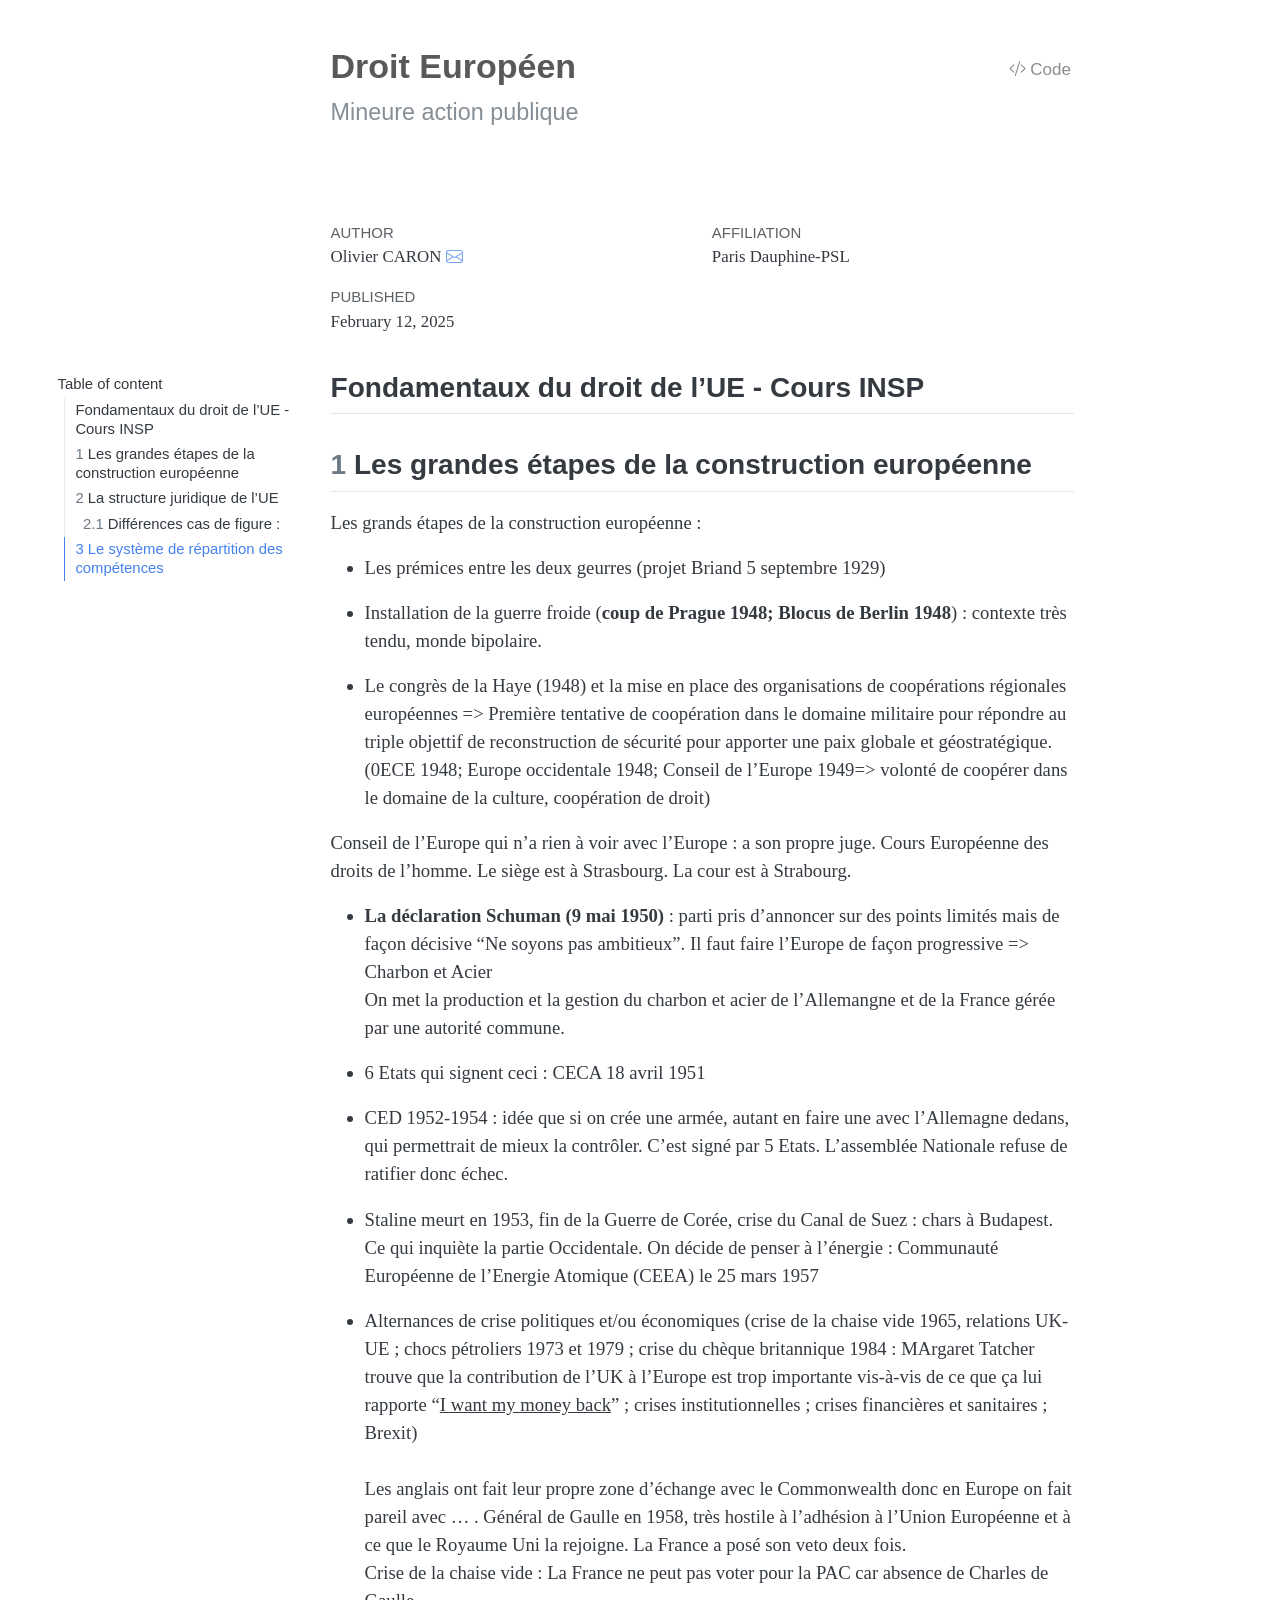
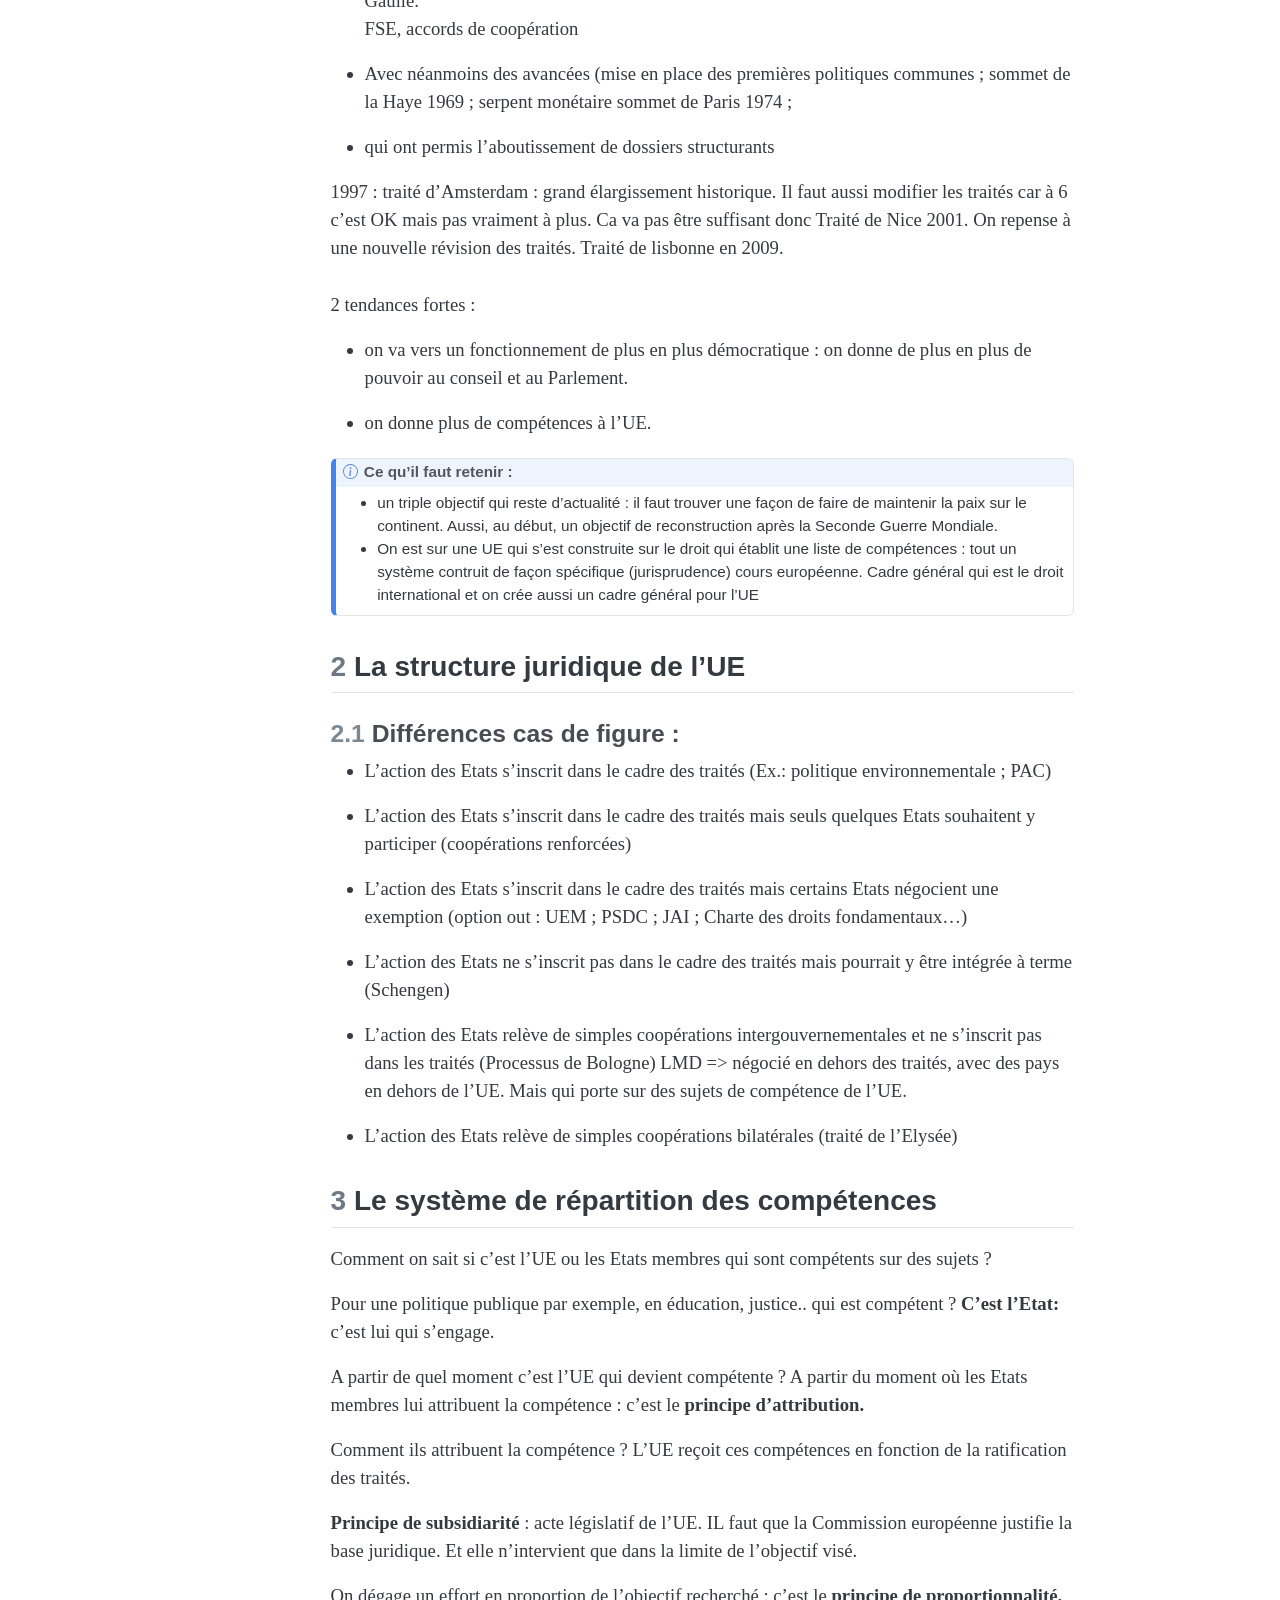
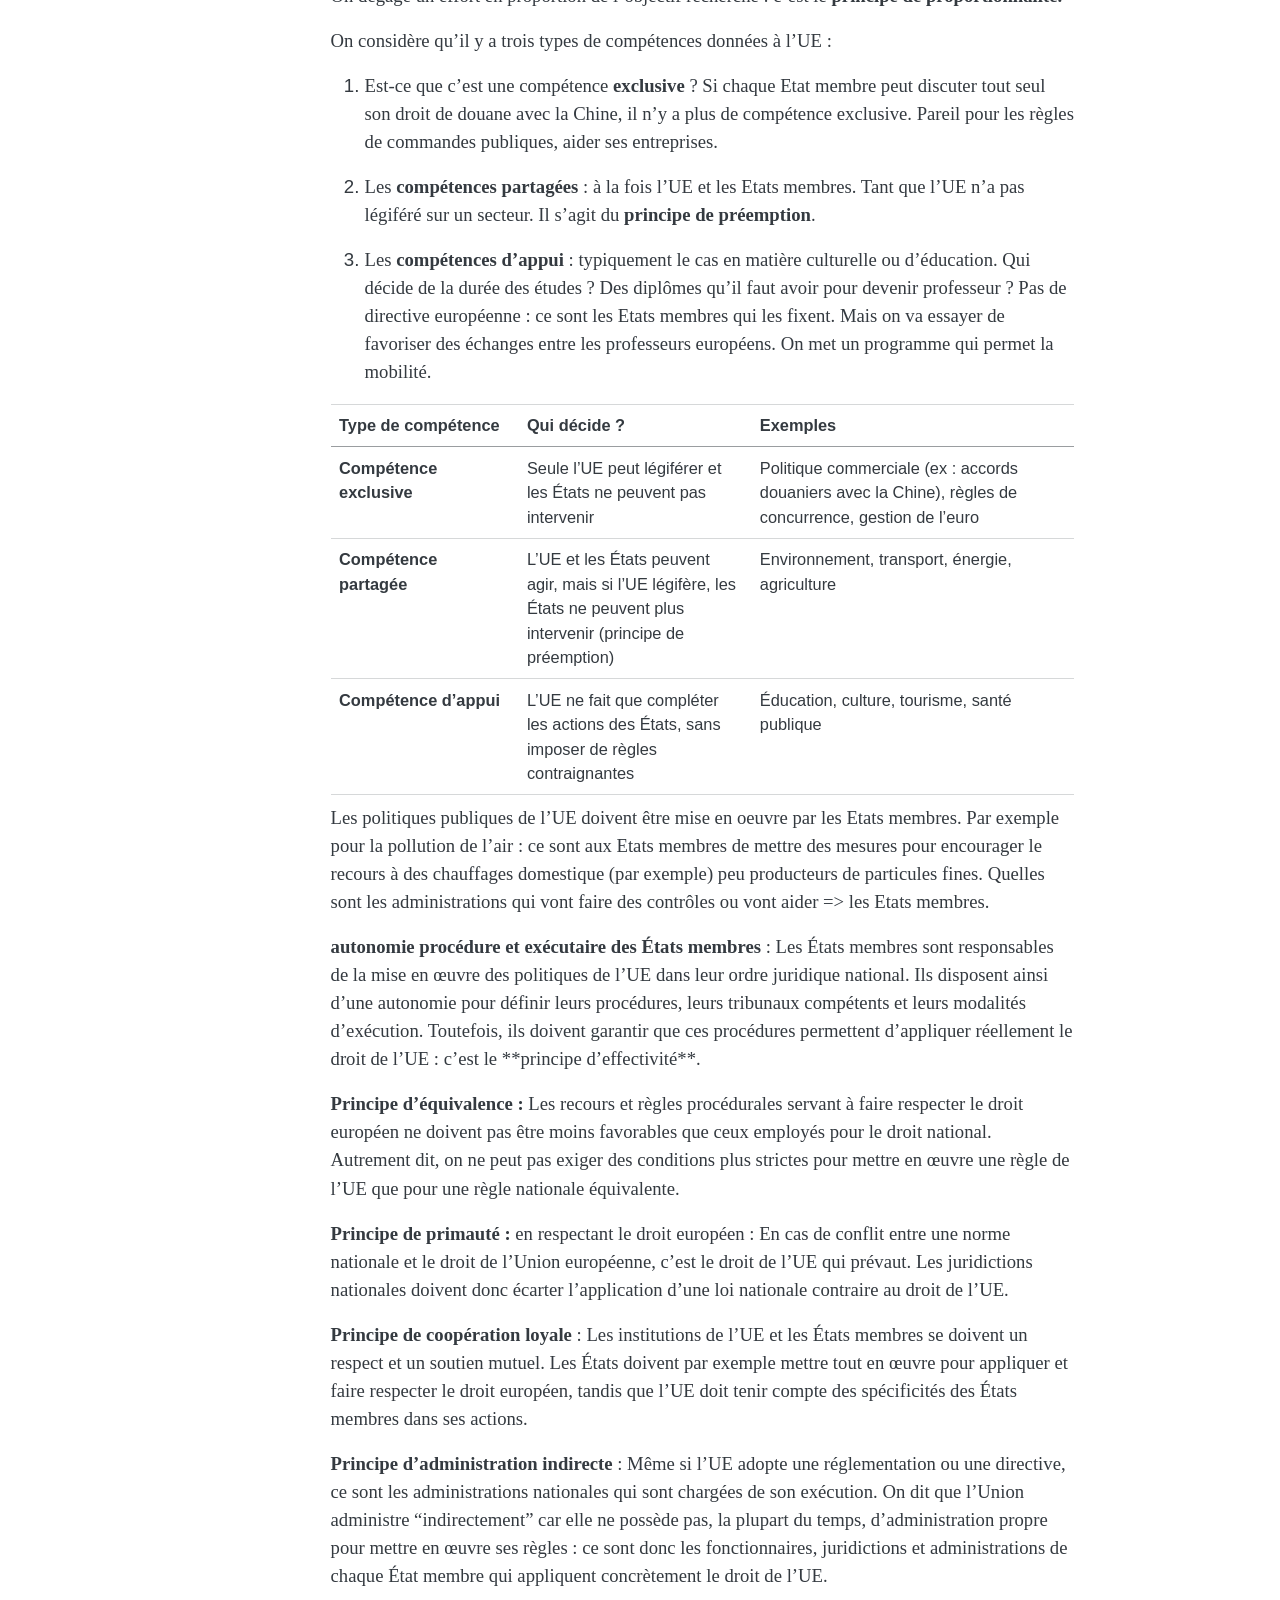
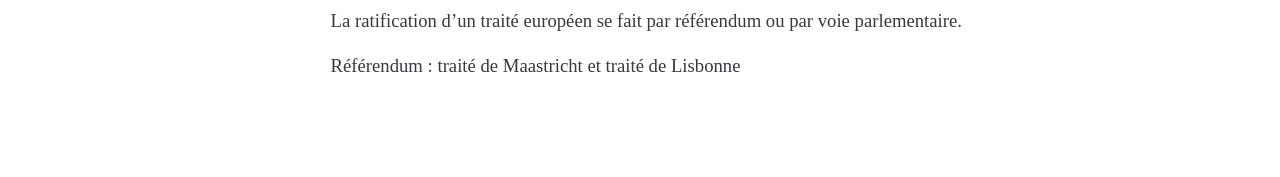
==== droit_europeen/droit_europeen.html @ c1494c28 "cours droit européen" ====
<!DOCTYPE html>
<html xmlns="http://www.w3.org/1999/xhtml" lang="en" xml:lang="en"><head>

<meta charset="utf-8">
<meta name="generator" content="quarto-1.6.40">

<meta name="viewport" content="width=device-width, initial-scale=1.0, user-scalable=yes">

<meta name="author" content="Olivier CARON">
<meta name="dcterms.date" content="2025-02-12">

<title>Droit Européen</title>
<style>
code{white-space: pre-wrap;}
span.smallcaps{font-variant: small-caps;}
div.columns{display: flex; gap: min(4vw, 1.5em);}
div.column{flex: auto; overflow-x: auto;}
div.hanging-indent{margin-left: 1.5em; text-indent: -1.5em;}
ul.task-list{list-style: none;}
ul.task-list li input[type="checkbox"] {
  width: 0.8em;
  margin: 0 0.8em 0.2em -1em; /* quarto-specific, see https://github.com/quarto-dev/quarto-cli/issues/4556 */ 
  vertical-align: middle;
}
/* CSS for syntax highlighting */
pre > code.sourceCode { white-space: pre; position: relative; }
pre > code.sourceCode > span { line-height: 1.25; }
pre > code.sourceCode > span:empty { height: 1.2em; }
.sourceCode { overflow: visible; }
code.sourceCode > span { color: inherit; text-decoration: inherit; }
div.sourceCode { margin: 1em 0; }
pre.sourceCode { margin: 0; }
@media screen {
div.sourceCode { overflow: auto; }
}
@media print {
pre > code.sourceCode { white-space: pre-wrap; }
pre > code.sourceCode > span { display: inline-block; text-indent: -5em; padding-left: 5em; }
}
pre.numberSource code
  { counter-reset: source-line 0; }
pre.numberSource code > span
  { position: relative; left: -4em; counter-increment: source-line; }
pre.numberSource code > span > a:first-child::before
  { content: counter(source-line);
    position: relative; left: -1em; text-align: right; vertical-align: baseline;
    border: none; display: inline-block;
    -webkit-touch-callout: none; -webkit-user-select: none;
    -khtml-user-select: none; -moz-user-select: none;
    -ms-user-select: none; user-select: none;
    padding: 0 4px; width: 4em;
  }
pre.numberSource { margin-left: 3em;  padding-left: 4px; }
div.sourceCode
  {   }
@media screen {
pre > code.sourceCode > span > a:first-child::before { text-decoration: underline; }
}
</style>


<script src="droit_europeen_files/libs/clipboard/clipboard.min.js"></script>
<script src="droit_europeen_files/libs/quarto-html/quarto.js"></script>
<script src="droit_europeen_files/libs/quarto-html/popper.min.js"></script>
<script src="droit_europeen_files/libs/quarto-html/tippy.umd.min.js"></script>
<script src="droit_europeen_files/libs/quarto-html/anchor.min.js"></script>
<link href="droit_europeen_files/libs/quarto-html/tippy.css" rel="stylesheet">
<link href="droit_europeen_files/libs/quarto-html/quarto-syntax-highlighting-23b8e6f3f748bc5bdbba311d511a5b21.css" rel="stylesheet" id="quarto-text-highlighting-styles">
<script src="droit_europeen_files/libs/bootstrap/bootstrap.min.js"></script>
<link href="droit_europeen_files/libs/bootstrap/bootstrap-icons.css" rel="stylesheet">
<link href="droit_europeen_files/libs/bootstrap/bootstrap-22ba1fe316d19650a819364dd4c85c06.min.css" rel="stylesheet" append-hash="true" id="quarto-bootstrap" data-mode="light">


</head>

<body>

<header id="title-block-header" class="quarto-title-block default toc-left page-columns page-full">
  <div class="quarto-title-banner page-columns page-full">
    <div class="quarto-title column-body">
      <div class="quarto-title-block"><div><h1 class="title">Droit Européen</h1><button type="button" class="btn code-tools-button" id="quarto-code-tools-source"><i class="bi"></i> Code</button></div></div>
            <p class="subtitle lead">Mineure action publique</p>
                      </div>
  </div>
    
  <div class="quarto-title-meta-author">
    <div class="quarto-title-meta-heading">Author</div>
    <div class="quarto-title-meta-heading">Affiliation</div>
    
      <div class="quarto-title-meta-contents">
      <p class="author">Olivier CARON <a href="mailto:caron.olivier.80@gmail.com" class="quarto-title-author-email"><i class="bi bi-envelope"></i></a> </p>
    </div>
    <div class="quarto-title-meta-contents">
          <p class="affiliation">
              Paris Dauphine-PSL
            </p>
        </div>
    </div>

  <div class="quarto-title-meta">

        
      <div>
      <div class="quarto-title-meta-heading">Published</div>
      <div class="quarto-title-meta-contents">
        <p class="date">February 12, 2025</p>
      </div>
    </div>
    
      
    </div>
    
  
  </header><div id="quarto-content" class="page-columns page-rows-contents page-layout-article toc-left">
<div id="quarto-sidebar-toc-left" class="sidebar toc-left">
  <nav id="TOC" role="doc-toc" class="toc-active" data-toc-expanded="3">
    <h2 id="toc-title">Table of content</h2>
   
  <ul>
  <li><a href="#fondamentaux-du-droit-de-lue---cours-insp" id="toc-fondamentaux-du-droit-de-lue---cours-insp" class="nav-link active" data-scroll-target="#fondamentaux-du-droit-de-lue---cours-insp">Fondamentaux du droit de l’UE - Cours INSP</a></li>
  <li><a href="#les-grandes-étapes-de-la-construction-européenne" id="toc-les-grandes-étapes-de-la-construction-européenne" class="nav-link" data-scroll-target="#les-grandes-étapes-de-la-construction-européenne"><span class="header-section-number">1</span> Les grandes étapes de la construction européenne</a></li>
  <li><a href="#la-structure-juridique-de-lue" id="toc-la-structure-juridique-de-lue" class="nav-link" data-scroll-target="#la-structure-juridique-de-lue"><span class="header-section-number">2</span> La structure juridique de l’UE</a>
  <ul class="collapse">
  <li><a href="#différences-cas-de-figure" id="toc-différences-cas-de-figure" class="nav-link" data-scroll-target="#différences-cas-de-figure"><span class="header-section-number">2.1</span> Différences cas de figure :</a></li>
  </ul></li>
  <li><a href="#le-système-de-répartition-des-compétences" id="toc-le-système-de-répartition-des-compétences" class="nav-link" data-scroll-target="#le-système-de-répartition-des-compétences"><span class="header-section-number">3</span> Le système de répartition des compétences</a></li>
  </ul>
</nav>
</div>
<div id="quarto-margin-sidebar" class="sidebar margin-sidebar zindex-bottom">
</div>
<main class="content quarto-banner-title-block" id="quarto-document-content">





<section id="fondamentaux-du-droit-de-lue---cours-insp" class="level2 unnumbered">
<h2 class="unnumbered anchored" data-anchor-id="fondamentaux-du-droit-de-lue---cours-insp">Fondamentaux du droit de l’UE - Cours INSP</h2>
</section>
<section id="les-grandes-étapes-de-la-construction-européenne" class="level2" data-number="1">
<h2 data-number="1" class="anchored" data-anchor-id="les-grandes-étapes-de-la-construction-européenne"><span class="header-section-number">1</span> Les grandes étapes de la construction européenne</h2>
<p>Les grands étapes de la construction européenne :</p>
<ul>
<li><p>Les prémices entre les deux geurres (projet Briand 5 septembre 1929)</p></li>
<li><p>Installation de la guerre froide (<strong>coup de Prague 1948; Blocus de Berlin 1948</strong>) : contexte très tendu, monde bipolaire.</p></li>
<li><p>Le congrès de la Haye (1948) et la mise en place des organisations de coopérations régionales européennes =&gt; Première tentative de coopération dans le domaine militaire pour répondre au triple objettif de reconstruction de sécurité pour apporter une paix globale et géostratégique. (0ECE 1948; Europe occidentale 1948; Conseil de l’Europe 1949=&gt; volonté de coopérer dans le domaine de la culture, coopération de droit)</p></li>
</ul>
<p>Conseil de l’Europe qui n’a rien à voir avec l’Europe : a son propre juge. Cours Européenne des droits de l’homme. Le siège est à Strasbourg. La cour est à Strabourg.</p>
<ul>
<li><p><strong>La déclaration Schuman (9 mai 1950)</strong> : parti pris d’annoncer sur des points limités mais de façon décisive “Ne soyons pas ambitieux”. Il faut faire l’Europe de façon progressive =&gt; Charbon et Acier<br>
On met la production et la gestion du charbon et acier de l’Allemangne et de la France gérée par une autorité commune.<br>
</p></li>
<li><p>6 Etats qui signent ceci : CECA 18 avril 1951</p></li>
<li><p>CED 1952-1954 : idée que si on crée une armée, autant en faire une avec l’Allemagne dedans, qui permettrait de mieux la contrôler. C’est signé par 5 Etats. L’assemblée Nationale refuse de ratifier donc échec.</p></li>
<li><p>Staline meurt en 1953, fin de la Guerre de Corée, crise du Canal de Suez : chars à Budapest. Ce qui inquiète la partie Occidentale. On décide de penser à l’énergie : Communauté Européenne de l’Energie Atomique (CEEA) le 25 mars 1957</p></li>
<li><p>Alternances de crise politiques et/ou économiques (crise de la chaise vide 1965, relations UK-UE ; chocs pétroliers 1973 et 1979 ; crise du chèque britannique 1984 : MArgaret Tatcher trouve que la contribution de l’UK à l’Europe est trop importante vis-à-vis de ce que ça lui rapporte “<u>I want my money back</u>” ; crises institutionnelles ; crises financières et sanitaires ; Brexit)<br>
<br>
Les anglais ont fait leur propre zone d’échange avec le Commonwealth donc en Europe on fait pareil avec … . Général de Gaulle en 1958, très hostile à l’adhésion à l’Union Européenne et à ce que le Royaume Uni la rejoigne. La France a posé son veto deux fois.<br>
Crise de la chaise vide : La France ne peut pas voter pour la PAC car absence de Charles de Gaulle.<br>
FSE, accords de coopération</p></li>
<li><p>Avec néanmoins des avancées (mise en place des premières politiques communes ; sommet de la Haye 1969 ; serpent monétaire sommet de Paris 1974 ;</p></li>
<li><p>qui ont permis l’aboutissement de dossiers structurants</p></li>
</ul>
<p>1997 : traité d’Amsterdam : grand élargissement historique. Il faut aussi modifier les traités car à 6 c’est OK mais pas vraiment à plus. Ca va pas être suffisant donc Traité de Nice 2001. On repense à une nouvelle révision des traités. Traité de lisbonne en 2009.<br>
<br>
2 tendances fortes :</p>
<ul>
<li><p>on va vers un fonctionnement de plus en plus démocratique : on donne de plus en plus de pouvoir au conseil et au Parlement.</p></li>
<li><p>on donne plus de compétences à l’UE.</p></li>
</ul>
<div class="callout callout-style-default callout-note callout-titled">
<div class="callout-header d-flex align-content-center">
<div class="callout-icon-container">
<i class="callout-icon"></i>
</div>
<div class="callout-title-container flex-fill">
Ce qu’il faut retenir :
</div>
</div>
<div class="callout-body-container callout-body">
<ul>
<li>un triple objectif qui reste d’actualité : il faut trouver une façon de faire de maintenir la paix sur le continent. Aussi, au début, un objectif de reconstruction après la Seconde Guerre Mondiale.</li>
<li>On est sur une UE qui s’est construite sur le droit qui établit une liste de compétences : tout un système contruit de façon spécifique (jurisprudence) cours européenne. Cadre général qui est le droit international et on crée aussi un cadre général pour l’UE</li>
</ul>
</div>
</div>
</section>
<section id="la-structure-juridique-de-lue" class="level2" data-number="2">
<h2 data-number="2" class="anchored" data-anchor-id="la-structure-juridique-de-lue"><span class="header-section-number">2</span> La structure juridique de l’UE</h2>
<section id="différences-cas-de-figure" class="level3" data-number="2.1">
<h3 data-number="2.1" class="anchored" data-anchor-id="différences-cas-de-figure"><span class="header-section-number">2.1</span> Différences cas de figure :</h3>
<ul>
<li><p>L’action des Etats s’inscrit dans le cadre des traités (Ex.: politique environnementale ; PAC)</p></li>
<li><p>L’action des Etats s’inscrit dans le cadre des traités mais seuls quelques Etats souhaitent y participer (coopérations renforcées)</p></li>
<li><p>L’action des Etats s’inscrit dans le cadre des traités mais certains Etats négocient une exemption (option out : UEM ; PSDC ; JAI ; Charte des droits fondamentaux…)</p></li>
<li><p>L’action des Etats ne s’inscrit pas dans le cadre des traités mais pourrait y être intégrée à terme (Schengen)</p></li>
<li><p>L’action des Etats relève de simples coopérations intergouvernementales et ne s’inscrit pas dans les traités (Processus de Bologne) LMD =&gt; négocié en dehors des traités, avec des pays en dehors de l’UE. Mais qui porte sur des sujets de compétence de l’UE.</p></li>
<li><p>L’action des Etats relève de simples coopérations bilatérales (traité de l’Elysée)</p></li>
</ul>
</section>
</section>
<section id="le-système-de-répartition-des-compétences" class="level2" data-number="3">
<h2 data-number="3" class="anchored" data-anchor-id="le-système-de-répartition-des-compétences"><span class="header-section-number">3</span> Le système de répartition des compétences</h2>
<p>Comment on sait si c’est l’UE ou les Etats membres qui sont compétents sur des sujets ?</p>
<p>Pour une politique publique par exemple, en éducation, justice.. qui est compétent ? <strong>C’est l’Etat:</strong> c’est lui qui s’engage.</p>
<p>A partir de quel moment c’est l’UE qui devient compétente ? A partir du moment où les Etats membres lui attribuent la compétence : c’est le <strong>principe d’attribution.</strong></p>
<p>Comment ils attribuent la compétence ? L’UE reçoit ces compétences en fonction de la ratification des traités.</p>
<p><strong>Principe de subsidiarité</strong> : acte législatif de l’UE. IL faut que la Commission européenne justifie la base juridique. Et elle n’intervient que dans la limite de l’objectif visé.</p>
<p>On dégage un effort en proportion de l’objectif recherché : c’est le <strong>principe de proportionnalité.</strong></p>
<p>On considère qu’il y a trois types de compétences données à l’UE :</p>
<ol type="1">
<li><p>Est-ce que c’est une compétence <strong>exclusive</strong> ? Si chaque Etat membre peut discuter tout seul son droit de douane avec la Chine, il n’y a plus de compétence exclusive. Pareil pour les règles de commandes publiques, aider ses entreprises.</p></li>
<li><p>Les <strong>compétences partagées</strong> : à la fois l’UE et les Etats membres. Tant que l’UE n’a pas légiféré sur un secteur. Il s’agit du <strong>principe de préemption</strong>.</p></li>
<li><p>Les <strong>compétences d’appui</strong> : typiquement le cas en matière culturelle ou d’éducation. Qui décide de la durée des études ? Des diplômes qu’il faut avoir pour devenir professeur ? Pas de directive européenne : ce sont les Etats membres qui les fixent. Mais on va essayer de favoriser des échanges entre les professeurs européens. On met un programme qui permet la mobilité.</p></li>
</ol>
<table class="caption-top table">
<colgroup>
<col style="width: 25%">
<col style="width: 31%">
<col style="width: 43%">
</colgroup>
<thead>
<tr class="header">
<th>Type de compétence</th>
<th>Qui décide ?</th>
<th>Exemples</th>
</tr>
</thead>
<tbody>
<tr class="odd">
<td><strong>Compétence exclusive</strong></td>
<td>Seule l’UE peut légiférer et les États ne peuvent pas intervenir</td>
<td>Politique commerciale (ex : accords douaniers avec la Chine), règles de concurrence, gestion de l’euro</td>
</tr>
<tr class="even">
<td><strong>Compétence partagée</strong></td>
<td>L’UE et les États peuvent agir, mais si l’UE légifère, les États ne peuvent plus intervenir (principe de préemption)</td>
<td>Environnement, transport, énergie, agriculture</td>
</tr>
<tr class="odd">
<td><strong>Compétence d’appui</strong></td>
<td>L’UE ne fait que compléter les actions des États, sans imposer de règles contraignantes</td>
<td>Éducation, culture, tourisme, santé publique</td>
</tr>
</tbody>
</table>
<p>Les politiques publiques de l’UE doivent être mise en oeuvre par les Etats membres. Par exemple pour la pollution de l’air : ce sont aux Etats membres de mettre des mesures pour encourager le recours à des chauffages domestique (par exemple) peu producteurs de particules fines. Quelles sont les administrations qui vont faire des contrôles ou vont aider =&gt; les Etats membres.</p>
<p><strong>autonomie procédure et exécutaire des États membres</strong> : Les États membres sont responsables de la mise en œuvre des politiques de l’UE dans leur ordre juridique national. Ils disposent ainsi d’une autonomie pour définir leurs procédures, leurs tribunaux compétents et leurs modalités d’exécution. Toutefois, ils doivent garantir que ces procédures permettent d’appliquer réellement le droit de l’UE : c’est le **principe d’effectivité**.</p>
<p><strong>Principe d’équivalence :</strong> Les recours et règles procédurales servant à faire respecter le droit européen ne doivent pas être moins favorables que ceux employés pour le droit national. Autrement dit, on ne peut pas exiger des conditions plus strictes pour mettre en œuvre une règle de l’UE que pour une règle nationale équivalente.</p>
<p><strong>Principe de primauté :</strong> en respectant le droit européen : En cas de conflit entre une norme nationale et le droit de l’Union européenne, c’est le droit de l’UE qui prévaut. Les juridictions nationales doivent donc écarter l’application d’une loi nationale contraire au droit de l’UE.</p>
<p><strong>Principe de coopération loyale</strong> : Les institutions de l’UE et les États membres se doivent un respect et un soutien mutuel. Les États doivent par exemple mettre tout en œuvre pour appliquer et faire respecter le droit européen, tandis que l’UE doit tenir compte des spécificités des États membres dans ses actions.</p>
<p><strong>Principe d’administration indirecte</strong> : Même si l’UE adopte une réglementation ou une directive, ce sont les administrations nationales qui sont chargées de son exécution. On dit que l’Union administre “indirectement” car elle ne possède pas, la plupart du temps, d’administration propre pour mettre en œuvre ses règles : ce sont donc les fonctionnaires, juridictions et administrations de chaque État membre qui appliquent concrètement le droit de l’UE.</p>
<p>La ratification d’un traité européen se fait par référendum ou par voie parlementaire.</p>
<p>Référendum : traité de Maastricht et traité de Lisbonne</p>
<!-- -->

</section>

</main>
<!-- /main column -->
<script id="quarto-html-after-body" type="application/javascript">
window.document.addEventListener("DOMContentLoaded", function (event) {
  const toggleBodyColorMode = (bsSheetEl) => {
    const mode = bsSheetEl.getAttribute("data-mode");
    const bodyEl = window.document.querySelector("body");
    if (mode === "dark") {
      bodyEl.classList.add("quarto-dark");
      bodyEl.classList.remove("quarto-light");
    } else {
      bodyEl.classList.add("quarto-light");
      bodyEl.classList.remove("quarto-dark");
    }
  }
  const toggleBodyColorPrimary = () => {
    const bsSheetEl = window.document.querySelector("link#quarto-bootstrap");
    if (bsSheetEl) {
      toggleBodyColorMode(bsSheetEl);
    }
  }
  toggleBodyColorPrimary();  
  const icon = "";
  const anchorJS = new window.AnchorJS();
  anchorJS.options = {
    placement: 'right',
    icon: icon
  };
  anchorJS.add('.anchored');
  const isCodeAnnotation = (el) => {
    for (const clz of el.classList) {
      if (clz.startsWith('code-annotation-')) {                     
        return true;
      }
    }
    return false;
  }
  const onCopySuccess = function(e) {
    // button target
    const button = e.trigger;
    // don't keep focus
    button.blur();
    // flash "checked"
    button.classList.add('code-copy-button-checked');
    var currentTitle = button.getAttribute("title");
    button.setAttribute("title", "Copied!");
    let tooltip;
    if (window.bootstrap) {
      button.setAttribute("data-bs-toggle", "tooltip");
      button.setAttribute("data-bs-placement", "left");
      button.setAttribute("data-bs-title", "Copied!");
      tooltip = new bootstrap.Tooltip(button, 
        { trigger: "manual", 
          customClass: "code-copy-button-tooltip",
          offset: [0, -8]});
      tooltip.show();    
    }
    setTimeout(function() {
      if (tooltip) {
        tooltip.hide();
        button.removeAttribute("data-bs-title");
        button.removeAttribute("data-bs-toggle");
        button.removeAttribute("data-bs-placement");
      }
      button.setAttribute("title", currentTitle);
      button.classList.remove('code-copy-button-checked');
    }, 1000);
    // clear code selection
    e.clearSelection();
  }
  const getTextToCopy = function(trigger) {
      const codeEl = trigger.previousElementSibling.cloneNode(true);
      for (const childEl of codeEl.children) {
        if (isCodeAnnotation(childEl)) {
          childEl.remove();
        }
      }
      return codeEl.innerText;
  }
  const clipboard = new window.ClipboardJS('.code-copy-button:not([data-in-quarto-modal])', {
    text: getTextToCopy
  });
  clipboard.on('success', onCopySuccess);
  if (window.document.getElementById('quarto-embedded-source-code-modal')) {
    const clipboardModal = new window.ClipboardJS('.code-copy-button[data-in-quarto-modal]', {
      text: getTextToCopy,
      container: window.document.getElementById('quarto-embedded-source-code-modal')
    });
    clipboardModal.on('success', onCopySuccess);
  }
  const viewSource = window.document.getElementById('quarto-view-source') ||
                     window.document.getElementById('quarto-code-tools-source');
  if (viewSource) {
    const sourceUrl = viewSource.getAttribute("data-quarto-source-url");
    viewSource.addEventListener("click", function(e) {
      if (sourceUrl) {
        // rstudio viewer pane
        if (/\bcapabilities=\b/.test(window.location)) {
          window.open(sourceUrl);
        } else {
          window.location.href = sourceUrl;
        }
      } else {
        const modal = new bootstrap.Modal(document.getElementById('quarto-embedded-source-code-modal'));
        modal.show();
      }
      return false;
    });
  }
  function toggleCodeHandler(show) {
    return function(e) {
      const detailsSrc = window.document.querySelectorAll(".cell > details > .sourceCode");
      for (let i=0; i<detailsSrc.length; i++) {
        const details = detailsSrc[i].parentElement;
        if (show) {
          details.open = true;
        } else {
          details.removeAttribute("open");
        }
      }
      const cellCodeDivs = window.document.querySelectorAll(".cell > .sourceCode");
      const fromCls = show ? "hidden" : "unhidden";
      const toCls = show ? "unhidden" : "hidden";
      for (let i=0; i<cellCodeDivs.length; i++) {
        const codeDiv = cellCodeDivs[i];
        if (codeDiv.classList.contains(fromCls)) {
          codeDiv.classList.remove(fromCls);
          codeDiv.classList.add(toCls);
        } 
      }
      return false;
    }
  }
  const hideAllCode = window.document.getElementById("quarto-hide-all-code");
  if (hideAllCode) {
    hideAllCode.addEventListener("click", toggleCodeHandler(false));
  }
  const showAllCode = window.document.getElementById("quarto-show-all-code");
  if (showAllCode) {
    showAllCode.addEventListener("click", toggleCodeHandler(true));
  }
    var localhostRegex = new RegExp(/^(?:http|https):\/\/localhost\:?[0-9]*\//);
    var mailtoRegex = new RegExp(/^mailto:/);
      var filterRegex = new RegExp('/' + window.location.host + '/');
    var isInternal = (href) => {
        return filterRegex.test(href) || localhostRegex.test(href) || mailtoRegex.test(href);
    }
    // Inspect non-navigation links and adorn them if external
 	var links = window.document.querySelectorAll('a[href]:not(.nav-link):not(.navbar-brand):not(.toc-action):not(.sidebar-link):not(.sidebar-item-toggle):not(.pagination-link):not(.no-external):not([aria-hidden]):not(.dropdown-item):not(.quarto-navigation-tool):not(.about-link)');
    for (var i=0; i<links.length; i++) {
      const link = links[i];
      if (!isInternal(link.href)) {
        // undo the damage that might have been done by quarto-nav.js in the case of
        // links that we want to consider external
        if (link.dataset.originalHref !== undefined) {
          link.href = link.dataset.originalHref;
        }
      }
    }
  function tippyHover(el, contentFn, onTriggerFn, onUntriggerFn) {
    const config = {
      allowHTML: true,
      maxWidth: 500,
      delay: 100,
      arrow: false,
      appendTo: function(el) {
          return el.parentElement;
      },
      interactive: true,
      interactiveBorder: 10,
      theme: 'quarto',
      placement: 'bottom-start',
    };
    if (contentFn) {
      config.content = contentFn;
    }
    if (onTriggerFn) {
      config.onTrigger = onTriggerFn;
    }
    if (onUntriggerFn) {
      config.onUntrigger = onUntriggerFn;
    }
    window.tippy(el, config); 
  }
  const noterefs = window.document.querySelectorAll('a[role="doc-noteref"]');
  for (var i=0; i<noterefs.length; i++) {
    const ref = noterefs[i];
    tippyHover(ref, function() {
      // use id or data attribute instead here
      let href = ref.getAttribute('data-footnote-href') || ref.getAttribute('href');
      try { href = new URL(href).hash; } catch {}
      const id = href.replace(/^#\/?/, "");
      const note = window.document.getElementById(id);
      if (note) {
        return note.innerHTML;
      } else {
        return "";
      }
    });
  }
  const xrefs = window.document.querySelectorAll('a.quarto-xref');
  const processXRef = (id, note) => {
    // Strip column container classes
    const stripColumnClz = (el) => {
      el.classList.remove("page-full", "page-columns");
      if (el.children) {
        for (const child of el.children) {
          stripColumnClz(child);
        }
      }
    }
    stripColumnClz(note)
    if (id === null || id.startsWith('sec-')) {
      // Special case sections, only their first couple elements
      const container = document.createElement("div");
      if (note.children && note.children.length > 2) {
        container.appendChild(note.children[0].cloneNode(true));
        for (let i = 1; i < note.children.length; i++) {
          const child = note.children[i];
          if (child.tagName === "P" && child.innerText === "") {
            continue;
          } else {
            container.appendChild(child.cloneNode(true));
            break;
          }
        }
        if (window.Quarto?.typesetMath) {
          window.Quarto.typesetMath(container);
        }
        return container.innerHTML
      } else {
        if (window.Quarto?.typesetMath) {
          window.Quarto.typesetMath(note);
        }
        return note.innerHTML;
      }
    } else {
      // Remove any anchor links if they are present
      const anchorLink = note.querySelector('a.anchorjs-link');
      if (anchorLink) {
        anchorLink.remove();
      }
      if (window.Quarto?.typesetMath) {
        window.Quarto.typesetMath(note);
      }
      if (note.classList.contains("callout")) {
        return note.outerHTML;
      } else {
        return note.innerHTML;
      }
    }
  }
  for (var i=0; i<xrefs.length; i++) {
    const xref = xrefs[i];
    tippyHover(xref, undefined, function(instance) {
      instance.disable();
      let url = xref.getAttribute('href');
      let hash = undefined; 
      if (url.startsWith('#')) {
        hash = url;
      } else {
        try { hash = new URL(url).hash; } catch {}
      }
      if (hash) {
        const id = hash.replace(/^#\/?/, "");
        const note = window.document.getElementById(id);
        if (note !== null) {
          try {
            const html = processXRef(id, note.cloneNode(true));
            instance.setContent(html);
          } finally {
            instance.enable();
            instance.show();
          }
        } else {
          // See if we can fetch this
          fetch(url.split('#')[0])
          .then(res => res.text())
          .then(html => {
            const parser = new DOMParser();
            const htmlDoc = parser.parseFromString(html, "text/html");
            const note = htmlDoc.getElementById(id);
            if (note !== null) {
              const html = processXRef(id, note);
              instance.setContent(html);
            } 
          }).finally(() => {
            instance.enable();
            instance.show();
          });
        }
      } else {
        // See if we can fetch a full url (with no hash to target)
        // This is a special case and we should probably do some content thinning / targeting
        fetch(url)
        .then(res => res.text())
        .then(html => {
          const parser = new DOMParser();
          const htmlDoc = parser.parseFromString(html, "text/html");
          const note = htmlDoc.querySelector('main.content');
          if (note !== null) {
            // This should only happen for chapter cross references
            // (since there is no id in the URL)
            // remove the first header
            if (note.children.length > 0 && note.children[0].tagName === "HEADER") {
              note.children[0].remove();
            }
            const html = processXRef(null, note);
            instance.setContent(html);
          } 
        }).finally(() => {
          instance.enable();
          instance.show();
        });
      }
    }, function(instance) {
    });
  }
      let selectedAnnoteEl;
      const selectorForAnnotation = ( cell, annotation) => {
        let cellAttr = 'data-code-cell="' + cell + '"';
        let lineAttr = 'data-code-annotation="' +  annotation + '"';
        const selector = 'span[' + cellAttr + '][' + lineAttr + ']';
        return selector;
      }
      const selectCodeLines = (annoteEl) => {
        const doc = window.document;
        const targetCell = annoteEl.getAttribute("data-target-cell");
        const targetAnnotation = annoteEl.getAttribute("data-target-annotation");
        const annoteSpan = window.document.querySelector(selectorForAnnotation(targetCell, targetAnnotation));
        const lines = annoteSpan.getAttribute("data-code-lines").split(",");
        const lineIds = lines.map((line) => {
          return targetCell + "-" + line;
        })
        let top = null;
        let height = null;
        let parent = null;
        if (lineIds.length > 0) {
            //compute the position of the single el (top and bottom and make a div)
            const el = window.document.getElementById(lineIds[0]);
            top = el.offsetTop;
            height = el.offsetHeight;
            parent = el.parentElement.parentElement;
          if (lineIds.length > 1) {
            const lastEl = window.document.getElementById(lineIds[lineIds.length - 1]);
            const bottom = lastEl.offsetTop + lastEl.offsetHeight;
            height = bottom - top;
          }
          if (top !== null && height !== null && parent !== null) {
            // cook up a div (if necessary) and position it 
            let div = window.document.getElementById("code-annotation-line-highlight");
            if (div === null) {
              div = window.document.createElement("div");
              div.setAttribute("id", "code-annotation-line-highlight");
              div.style.position = 'absolute';
              parent.appendChild(div);
            }
            div.style.top = top - 2 + "px";
            div.style.height = height + 4 + "px";
            div.style.left = 0;
            let gutterDiv = window.document.getElementById("code-annotation-line-highlight-gutter");
            if (gutterDiv === null) {
              gutterDiv = window.document.createElement("div");
              gutterDiv.setAttribute("id", "code-annotation-line-highlight-gutter");
              gutterDiv.style.position = 'absolute';
              const codeCell = window.document.getElementById(targetCell);
              const gutter = codeCell.querySelector('.code-annotation-gutter');
              gutter.appendChild(gutterDiv);
            }
            gutterDiv.style.top = top - 2 + "px";
            gutterDiv.style.height = height + 4 + "px";
          }
          selectedAnnoteEl = annoteEl;
        }
      };
      const unselectCodeLines = () => {
        const elementsIds = ["code-annotation-line-highlight", "code-annotation-line-highlight-gutter"];
        elementsIds.forEach((elId) => {
          const div = window.document.getElementById(elId);
          if (div) {
            div.remove();
          }
        });
        selectedAnnoteEl = undefined;
      };
        // Handle positioning of the toggle
    window.addEventListener(
      "resize",
      throttle(() => {
        elRect = undefined;
        if (selectedAnnoteEl) {
          selectCodeLines(selectedAnnoteEl);
        }
      }, 10)
    );
    function throttle(fn, ms) {
    let throttle = false;
    let timer;
      return (...args) => {
        if(!throttle) { // first call gets through
            fn.apply(this, args);
            throttle = true;
        } else { // all the others get throttled
            if(timer) clearTimeout(timer); // cancel #2
            timer = setTimeout(() => {
              fn.apply(this, args);
              timer = throttle = false;
            }, ms);
        }
      };
    }
      // Attach click handler to the DT
      const annoteDls = window.document.querySelectorAll('dt[data-target-cell]');
      for (const annoteDlNode of annoteDls) {
        annoteDlNode.addEventListener('click', (event) => {
          const clickedEl = event.target;
          if (clickedEl !== selectedAnnoteEl) {
            unselectCodeLines();
            const activeEl = window.document.querySelector('dt[data-target-cell].code-annotation-active');
            if (activeEl) {
              activeEl.classList.remove('code-annotation-active');
            }
            selectCodeLines(clickedEl);
            clickedEl.classList.add('code-annotation-active');
          } else {
            // Unselect the line
            unselectCodeLines();
            clickedEl.classList.remove('code-annotation-active');
          }
        });
      }
  const findCites = (el) => {
    const parentEl = el.parentElement;
    if (parentEl) {
      const cites = parentEl.dataset.cites;
      if (cites) {
        return {
          el,
          cites: cites.split(' ')
        };
      } else {
        return findCites(el.parentElement)
      }
    } else {
      return undefined;
    }
  };
  var bibliorefs = window.document.querySelectorAll('a[role="doc-biblioref"]');
  for (var i=0; i<bibliorefs.length; i++) {
    const ref = bibliorefs[i];
    const citeInfo = findCites(ref);
    if (citeInfo) {
      tippyHover(citeInfo.el, function() {
        var popup = window.document.createElement('div');
        citeInfo.cites.forEach(function(cite) {
          var citeDiv = window.document.createElement('div');
          citeDiv.classList.add('hanging-indent');
          citeDiv.classList.add('csl-entry');
          var biblioDiv = window.document.getElementById('ref-' + cite);
          if (biblioDiv) {
            citeDiv.innerHTML = biblioDiv.innerHTML;
          }
          popup.appendChild(citeDiv);
        });
        return popup.innerHTML;
      });
    }
  }
});
</script><div class="modal fade" id="quarto-embedded-source-code-modal" tabindex="-1" aria-labelledby="quarto-embedded-source-code-modal-label" aria-hidden="true"><div class="modal-dialog modal-dialog-scrollable"><div class="modal-content"><div class="modal-header"><h5 class="modal-title" id="quarto-embedded-source-code-modal-label">Source Code</h5><button class="btn-close" data-bs-dismiss="modal"></button></div><div class="modal-body"><div class="">
<div class="sourceCode" id="cb1" data-shortcodes="false"><pre class="sourceCode markdown code-with-copy"><code class="sourceCode markdown"><span id="cb1-1"><a href="#cb1-1" aria-hidden="true" tabindex="-1"></a><span class="co">---</span></span>
<span id="cb1-2"><a href="#cb1-2" aria-hidden="true" tabindex="-1"></a><span class="an">title:</span><span class="co"> "Droit Européen"</span></span>
<span id="cb1-3"><a href="#cb1-3" aria-hidden="true" tabindex="-1"></a><span class="an">title-block-banner:</span><span class="co"> true</span></span>
<span id="cb1-4"><a href="#cb1-4" aria-hidden="true" tabindex="-1"></a><span class="an">subtitle:</span><span class="co"> "Mineure action publique"</span></span>
<span id="cb1-5"><a href="#cb1-5" aria-hidden="true" tabindex="-1"></a><span class="an">author:</span></span>
<span id="cb1-6"><a href="#cb1-6" aria-hidden="true" tabindex="-1"></a><span class="co">  - name: Olivier CARON</span></span>
<span id="cb1-7"><a href="#cb1-7" aria-hidden="true" tabindex="-1"></a><span class="co">    email: caron.olivier.80@gmail.com</span></span>
<span id="cb1-8"><a href="#cb1-8" aria-hidden="true" tabindex="-1"></a><span class="co">    affiliations: </span></span>
<span id="cb1-9"><a href="#cb1-9" aria-hidden="true" tabindex="-1"></a><span class="co">      name: "Paris Dauphine-PSL"</span></span>
<span id="cb1-10"><a href="#cb1-10" aria-hidden="true" tabindex="-1"></a><span class="co">      city: Paris</span></span>
<span id="cb1-11"><a href="#cb1-11" aria-hidden="true" tabindex="-1"></a><span class="co">      state: France</span></span>
<span id="cb1-12"><a href="#cb1-12" aria-hidden="true" tabindex="-1"></a><span class="an">date:</span><span class="co"> "last-modified"</span></span>
<span id="cb1-13"><a href="#cb1-13" aria-hidden="true" tabindex="-1"></a><span class="an">toc:</span><span class="co"> true</span></span>
<span id="cb1-14"><a href="#cb1-14" aria-hidden="true" tabindex="-1"></a><span class="an">toc-depth:</span><span class="co"> 3</span></span>
<span id="cb1-15"><a href="#cb1-15" aria-hidden="true" tabindex="-1"></a><span class="an">toc-expand:</span><span class="co"> 3</span></span>
<span id="cb1-16"><a href="#cb1-16" aria-hidden="true" tabindex="-1"></a><span class="an">number-sections:</span><span class="co"> true</span></span>
<span id="cb1-17"><a href="#cb1-17" aria-hidden="true" tabindex="-1"></a><span class="an">number-depth:</span><span class="co"> 10</span></span>
<span id="cb1-18"><a href="#cb1-18" aria-hidden="true" tabindex="-1"></a><span class="an">format:</span></span>
<span id="cb1-19"><a href="#cb1-19" aria-hidden="true" tabindex="-1"></a><span class="co">  html:</span></span>
<span id="cb1-20"><a href="#cb1-20" aria-hidden="true" tabindex="-1"></a><span class="co">    theme:</span></span>
<span id="cb1-21"><a href="#cb1-21" aria-hidden="true" tabindex="-1"></a><span class="co">      light: litera</span></span>
<span id="cb1-22"><a href="#cb1-22" aria-hidden="true" tabindex="-1"></a><span class="co">    code-fold: true</span></span>
<span id="cb1-23"><a href="#cb1-23" aria-hidden="true" tabindex="-1"></a><span class="co">    code-summary: "Display code"</span></span>
<span id="cb1-24"><a href="#cb1-24" aria-hidden="true" tabindex="-1"></a><span class="co">    code-tools: true #enables to display/hide all blocks of code</span></span>
<span id="cb1-25"><a href="#cb1-25" aria-hidden="true" tabindex="-1"></a><span class="co">    code-copy: true #enables to copy code</span></span>
<span id="cb1-26"><a href="#cb1-26" aria-hidden="true" tabindex="-1"></a><span class="co">    grid:</span></span>
<span id="cb1-27"><a href="#cb1-27" aria-hidden="true" tabindex="-1"></a><span class="co">      body-width: 800px</span></span>
<span id="cb1-28"><a href="#cb1-28" aria-hidden="true" tabindex="-1"></a><span class="co">      margin-width: 100px</span></span>
<span id="cb1-29"><a href="#cb1-29" aria-hidden="true" tabindex="-1"></a><span class="co">    toc: true</span></span>
<span id="cb1-30"><a href="#cb1-30" aria-hidden="true" tabindex="-1"></a><span class="co">    toc-title: "Table of content"</span></span>
<span id="cb1-31"><a href="#cb1-31" aria-hidden="true" tabindex="-1"></a><span class="co">    toc-location: left</span></span>
<span id="cb1-32"><a href="#cb1-32" aria-hidden="true" tabindex="-1"></a><span class="an">execute:</span></span>
<span id="cb1-33"><a href="#cb1-33" aria-hidden="true" tabindex="-1"></a><span class="co">  echo: true</span></span>
<span id="cb1-34"><a href="#cb1-34" aria-hidden="true" tabindex="-1"></a><span class="co">  warning: false</span></span>
<span id="cb1-35"><a href="#cb1-35" aria-hidden="true" tabindex="-1"></a><span class="co">  message: false</span></span>
<span id="cb1-36"><a href="#cb1-36" aria-hidden="true" tabindex="-1"></a><span class="an">editor:</span><span class="co"> visual</span></span>
<span id="cb1-37"><a href="#cb1-37" aria-hidden="true" tabindex="-1"></a><span class="an">fig-align:</span><span class="co"> "center"</span></span>
<span id="cb1-38"><a href="#cb1-38" aria-hidden="true" tabindex="-1"></a><span class="an">highlight-style:</span><span class="co"> ayu-light</span></span>
<span id="cb1-39"><a href="#cb1-39" aria-hidden="true" tabindex="-1"></a><span class="an">reference-location:</span><span class="co"> margin</span></span>
<span id="cb1-40"><a href="#cb1-40" aria-hidden="true" tabindex="-1"></a><span class="co">#lightbox: true</span></span>
<span id="cb1-41"><a href="#cb1-41" aria-hidden="true" tabindex="-1"></a><span class="co">#filters:</span></span>
<span id="cb1-42"><a href="#cb1-42" aria-hidden="true" tabindex="-1"></a><span class="co">  #- parse-latex</span></span>
<span id="cb1-43"><a href="#cb1-43" aria-hidden="true" tabindex="-1"></a><span class="co">---</span></span>
<span id="cb1-44"><a href="#cb1-44" aria-hidden="true" tabindex="-1"></a></span>
<span id="cb1-45"><a href="#cb1-45" aria-hidden="true" tabindex="-1"></a><span class="fu">## Fondamentaux du droit de l'UE - Cours INSP {.unnumbered}</span></span>
<span id="cb1-46"><a href="#cb1-46" aria-hidden="true" tabindex="-1"></a></span>
<span id="cb1-47"><a href="#cb1-47" aria-hidden="true" tabindex="-1"></a><span class="fu">## Les grandes étapes de la construction européenne</span></span>
<span id="cb1-48"><a href="#cb1-48" aria-hidden="true" tabindex="-1"></a></span>
<span id="cb1-49"><a href="#cb1-49" aria-hidden="true" tabindex="-1"></a>Les grands étapes de la construction européenne :</span>
<span id="cb1-50"><a href="#cb1-50" aria-hidden="true" tabindex="-1"></a></span>
<span id="cb1-51"><a href="#cb1-51" aria-hidden="true" tabindex="-1"></a><span class="ss">-   </span>Les prémices entre les deux geurres (projet Briand 5 septembre 1929)</span>
<span id="cb1-52"><a href="#cb1-52" aria-hidden="true" tabindex="-1"></a></span>
<span id="cb1-53"><a href="#cb1-53" aria-hidden="true" tabindex="-1"></a><span class="ss">-   </span>Installation de la guerre froide (**coup de Prague 1948; Blocus de Berlin 1948**) : contexte très tendu, monde bipolaire.</span>
<span id="cb1-54"><a href="#cb1-54" aria-hidden="true" tabindex="-1"></a></span>
<span id="cb1-55"><a href="#cb1-55" aria-hidden="true" tabindex="-1"></a><span class="ss">-   </span>Le congrès de la Haye (1948) et la mise en place des organisations de coopérations régionales européennes =<span class="sc">\&gt;</span> Première tentative de coopération dans le domaine militaire pour répondre au triple objettif de reconstruction de sécurité pour apporter une paix globale et géostratégique. (0ECE 1948; Europe occidentale 1948; Conseil de l'Europe 1949=<span class="sc">\&gt;</span> volonté de coopérer dans le domaine de la culture, coopération de droit)</span>
<span id="cb1-56"><a href="#cb1-56" aria-hidden="true" tabindex="-1"></a></span>
<span id="cb1-57"><a href="#cb1-57" aria-hidden="true" tabindex="-1"></a>Conseil de l'Europe qui n'a rien à voir avec l'Europe : a son propre juge. Cours Européenne des droits de l'homme. Le siège est à Strasbourg. La cour est à Strabourg.</span>
<span id="cb1-58"><a href="#cb1-58" aria-hidden="true" tabindex="-1"></a></span>
<span id="cb1-59"><a href="#cb1-59" aria-hidden="true" tabindex="-1"></a><span class="ss">-   </span>**La déclaration Schuman (9 mai 1950)** : parti pris d'annoncer sur des points limités mais de façon décisive "Ne soyons pas ambitieux". Il faut faire l'Europe de façon progressive =<span class="sc">\&gt;</span> Charbon et Acier\</span>
<span id="cb1-60"><a href="#cb1-60" aria-hidden="true" tabindex="-1"></a>    On met la production et la gestion du charbon et acier de l'Allemangne et de la France gérée par une autorité commune.\</span>
<span id="cb1-61"><a href="#cb1-61" aria-hidden="true" tabindex="-1"></a></span>
<span id="cb1-62"><a href="#cb1-62" aria-hidden="true" tabindex="-1"></a><span class="ss">-   </span>6 Etats qui signent ceci : CECA 18 avril 1951</span>
<span id="cb1-63"><a href="#cb1-63" aria-hidden="true" tabindex="-1"></a></span>
<span id="cb1-64"><a href="#cb1-64" aria-hidden="true" tabindex="-1"></a><span class="ss">-   </span>CED 1952-1954 : idée que si on crée une armée, autant en faire une avec l'Allemagne dedans, qui permettrait de mieux la contrôler. C'est signé par 5 Etats. L'assemblée Nationale refuse de ratifier donc échec.</span>
<span id="cb1-65"><a href="#cb1-65" aria-hidden="true" tabindex="-1"></a></span>
<span id="cb1-66"><a href="#cb1-66" aria-hidden="true" tabindex="-1"></a><span class="ss">-   </span>Staline meurt en 1953, fin de la Guerre de Corée, crise du Canal de Suez : chars à Budapest. Ce qui inquiète la partie Occidentale. On décide de penser à l'énergie : Communauté Européenne de l'Energie Atomique (CEEA) le 25 mars 1957</span>
<span id="cb1-67"><a href="#cb1-67" aria-hidden="true" tabindex="-1"></a></span>
<span id="cb1-68"><a href="#cb1-68" aria-hidden="true" tabindex="-1"></a><span class="ss">-   </span>Alternances de crise politiques et/ou économiques (crise de la chaise vide 1965, relations UK-UE ; chocs pétroliers 1973 et 1979 ; crise du chèque britannique 1984 : MArgaret Tatcher trouve que la contribution de l'UK à l'Europe est trop importante vis-à-vis de ce que ça lui rapporte "<span class="co">[</span><span class="ot">I want my money back</span><span class="co">]</span>{.underline}" ; crises institutionnelles ; crises financières et sanitaires ; Brexit)\</span>
<span id="cb1-69"><a href="#cb1-69" aria-hidden="true" tabindex="-1"></a>    \</span>
<span id="cb1-70"><a href="#cb1-70" aria-hidden="true" tabindex="-1"></a>    Les anglais ont fait leur propre zone d'échange avec le Commonwealth donc en Europe on fait pareil avec ... . Général de Gaulle en 1958, très hostile à l'adhésion à l'Union Européenne et à ce que le Royaume Uni la rejoigne. La France a posé son veto deux fois.\</span>
<span id="cb1-71"><a href="#cb1-71" aria-hidden="true" tabindex="-1"></a>    Crise de la chaise vide : La France ne peut pas voter pour la PAC car absence de Charles de Gaulle.\</span>
<span id="cb1-72"><a href="#cb1-72" aria-hidden="true" tabindex="-1"></a>    FSE, accords de coopération</span>
<span id="cb1-73"><a href="#cb1-73" aria-hidden="true" tabindex="-1"></a></span>
<span id="cb1-74"><a href="#cb1-74" aria-hidden="true" tabindex="-1"></a><span class="ss">-   </span>Avec néanmoins des avancées (mise en place des premières politiques communes ; sommet de la Haye 1969 ; serpent monétaire sommet de Paris 1974 ;</span>
<span id="cb1-75"><a href="#cb1-75" aria-hidden="true" tabindex="-1"></a></span>
<span id="cb1-76"><a href="#cb1-76" aria-hidden="true" tabindex="-1"></a><span class="ss">-   </span>qui ont permis l'aboutissement de dossiers structurants</span>
<span id="cb1-77"><a href="#cb1-77" aria-hidden="true" tabindex="-1"></a></span>
<span id="cb1-78"><a href="#cb1-78" aria-hidden="true" tabindex="-1"></a>1997 : traité d'Amsterdam : grand élargissement historique. Il faut aussi modifier les traités car à 6 c'est OK mais pas vraiment à plus. Ca va pas être suffisant donc Traité de Nice 2001. On repense à une nouvelle révision des traités. Traité de lisbonne en 2009.\</span>
<span id="cb1-79"><a href="#cb1-79" aria-hidden="true" tabindex="-1"></a>\</span>
<span id="cb1-80"><a href="#cb1-80" aria-hidden="true" tabindex="-1"></a>2 tendances fortes :</span>
<span id="cb1-81"><a href="#cb1-81" aria-hidden="true" tabindex="-1"></a></span>
<span id="cb1-82"><a href="#cb1-82" aria-hidden="true" tabindex="-1"></a><span class="ss">-   </span>on va vers un fonctionnement de plus en plus démocratique : on donne de plus en plus de pouvoir au conseil et au Parlement.</span>
<span id="cb1-83"><a href="#cb1-83" aria-hidden="true" tabindex="-1"></a></span>
<span id="cb1-84"><a href="#cb1-84" aria-hidden="true" tabindex="-1"></a><span class="ss">-   </span>on donne plus de compétences à l'UE.</span>
<span id="cb1-85"><a href="#cb1-85" aria-hidden="true" tabindex="-1"></a></span>
<span id="cb1-86"><a href="#cb1-86" aria-hidden="true" tabindex="-1"></a>::: callout-note</span>
<span id="cb1-87"><a href="#cb1-87" aria-hidden="true" tabindex="-1"></a><span class="fu">## Ce qu'il faut retenir :</span></span>
<span id="cb1-88"><a href="#cb1-88" aria-hidden="true" tabindex="-1"></a></span>
<span id="cb1-89"><a href="#cb1-89" aria-hidden="true" tabindex="-1"></a><span class="ss">-   </span>un triple objectif qui reste d'actualité : il faut trouver une façon de faire de maintenir la paix sur le continent. Aussi, au début, un objectif de reconstruction après la Seconde Guerre Mondiale.</span>
<span id="cb1-90"><a href="#cb1-90" aria-hidden="true" tabindex="-1"></a><span class="ss">-   </span>On est sur une UE qui s'est construite sur le droit qui établit une liste de compétences : tout un système contruit de façon spécifique (jurisprudence) cours européenne. Cadre général qui est le droit international et on crée aussi un cadre général pour l'UE</span>
<span id="cb1-91"><a href="#cb1-91" aria-hidden="true" tabindex="-1"></a>:::</span>
<span id="cb1-92"><a href="#cb1-92" aria-hidden="true" tabindex="-1"></a></span>
<span id="cb1-93"><a href="#cb1-93" aria-hidden="true" tabindex="-1"></a><span class="fu">## La structure juridique de l'UE</span></span>
<span id="cb1-94"><a href="#cb1-94" aria-hidden="true" tabindex="-1"></a></span>
<span id="cb1-95"><a href="#cb1-95" aria-hidden="true" tabindex="-1"></a><span class="fu">### Différences cas de figure :</span></span>
<span id="cb1-96"><a href="#cb1-96" aria-hidden="true" tabindex="-1"></a></span>
<span id="cb1-97"><a href="#cb1-97" aria-hidden="true" tabindex="-1"></a><span class="ss">-   </span>L'action des Etats s'inscrit dans le cadre des traités (Ex.: politique environnementale ; PAC)</span>
<span id="cb1-98"><a href="#cb1-98" aria-hidden="true" tabindex="-1"></a></span>
<span id="cb1-99"><a href="#cb1-99" aria-hidden="true" tabindex="-1"></a><span class="ss">-   </span>L'action des Etats s'inscrit dans le cadre des traités mais seuls quelques Etats souhaitent y participer (coopérations renforcées)</span>
<span id="cb1-100"><a href="#cb1-100" aria-hidden="true" tabindex="-1"></a></span>
<span id="cb1-101"><a href="#cb1-101" aria-hidden="true" tabindex="-1"></a><span class="ss">-   </span>L'action des Etats s'inscrit dans le cadre des traités mais certains Etats négocient une exemption (option out : UEM ; PSDC ; JAI ; Charte des droits fondamentaux...)</span>
<span id="cb1-102"><a href="#cb1-102" aria-hidden="true" tabindex="-1"></a></span>
<span id="cb1-103"><a href="#cb1-103" aria-hidden="true" tabindex="-1"></a><span class="ss">-   </span>L'action des Etats ne s'inscrit pas dans le cadre des traités mais pourrait y être intégrée à terme (Schengen)</span>
<span id="cb1-104"><a href="#cb1-104" aria-hidden="true" tabindex="-1"></a></span>
<span id="cb1-105"><a href="#cb1-105" aria-hidden="true" tabindex="-1"></a><span class="ss">-   </span>L'action des Etats relève de simples coopérations intergouvernementales et ne s'inscrit pas dans les traités (Processus de Bologne) LMD =<span class="sc">\&gt;</span> négocié en dehors des traités, avec des pays en dehors de l'UE. Mais qui porte sur des sujets de compétence de l'UE.</span>
<span id="cb1-106"><a href="#cb1-106" aria-hidden="true" tabindex="-1"></a></span>
<span id="cb1-107"><a href="#cb1-107" aria-hidden="true" tabindex="-1"></a><span class="ss">-   </span>L'action des Etats relève de simples coopérations bilatérales (traité de l'Elysée)</span>
<span id="cb1-108"><a href="#cb1-108" aria-hidden="true" tabindex="-1"></a></span>
<span id="cb1-109"><a href="#cb1-109" aria-hidden="true" tabindex="-1"></a><span class="fu">## Le système de répartition des compétences</span></span>
<span id="cb1-110"><a href="#cb1-110" aria-hidden="true" tabindex="-1"></a></span>
<span id="cb1-111"><a href="#cb1-111" aria-hidden="true" tabindex="-1"></a>Comment on sait si c'est l'UE ou les Etats membres qui sont compétents sur des sujets ?</span>
<span id="cb1-112"><a href="#cb1-112" aria-hidden="true" tabindex="-1"></a></span>
<span id="cb1-113"><a href="#cb1-113" aria-hidden="true" tabindex="-1"></a>Pour une politique publique par exemple, en éducation, justice.. qui est compétent ? **C'est l'Etat:** c'est lui qui s'engage.</span>
<span id="cb1-114"><a href="#cb1-114" aria-hidden="true" tabindex="-1"></a></span>
<span id="cb1-115"><a href="#cb1-115" aria-hidden="true" tabindex="-1"></a>A partir de quel moment c'est l'UE qui devient compétente ? A partir du moment où les Etats membres lui attribuent la compétence : c'est le **principe d'attribution.**</span>
<span id="cb1-116"><a href="#cb1-116" aria-hidden="true" tabindex="-1"></a></span>
<span id="cb1-117"><a href="#cb1-117" aria-hidden="true" tabindex="-1"></a>Comment ils attribuent la compétence ? L'UE reçoit ces compétences en fonction de la ratification des traités.</span>
<span id="cb1-118"><a href="#cb1-118" aria-hidden="true" tabindex="-1"></a></span>
<span id="cb1-119"><a href="#cb1-119" aria-hidden="true" tabindex="-1"></a>**Principe de subsidiarité** : acte législatif de l'UE. IL faut que la Commission européenne justifie la base juridique. Et elle n'intervient que dans la limite de l'objectif visé.</span>
<span id="cb1-120"><a href="#cb1-120" aria-hidden="true" tabindex="-1"></a></span>
<span id="cb1-121"><a href="#cb1-121" aria-hidden="true" tabindex="-1"></a>On dégage un effort en proportion de l'objectif recherché : c'est le **principe de proportionnalité.**</span>
<span id="cb1-122"><a href="#cb1-122" aria-hidden="true" tabindex="-1"></a></span>
<span id="cb1-123"><a href="#cb1-123" aria-hidden="true" tabindex="-1"></a>On considère qu'il y a trois types de compétences données à l'UE :</span>
<span id="cb1-124"><a href="#cb1-124" aria-hidden="true" tabindex="-1"></a></span>
<span id="cb1-125"><a href="#cb1-125" aria-hidden="true" tabindex="-1"></a><span class="ss">1.  </span>Est-ce que c'est une compétence **exclusive** ? Si chaque Etat membre peut discuter tout seul son droit de douane avec la Chine, il n'y a plus de compétence exclusive. Pareil pour les règles de commandes publiques, aider ses entreprises.</span>
<span id="cb1-126"><a href="#cb1-126" aria-hidden="true" tabindex="-1"></a></span>
<span id="cb1-127"><a href="#cb1-127" aria-hidden="true" tabindex="-1"></a><span class="ss">2.  </span>Les **compétences partagées** : à la fois l'UE et les Etats membres. Tant que l'UE n'a pas légiféré sur un secteur. Il s'agit du **principe de préemption**.</span>
<span id="cb1-128"><a href="#cb1-128" aria-hidden="true" tabindex="-1"></a></span>
<span id="cb1-129"><a href="#cb1-129" aria-hidden="true" tabindex="-1"></a><span class="ss">3.  </span>Les **compétences d'appui** : typiquement le cas en matière culturelle ou d'éducation. Qui décide de la durée des études ? Des diplômes qu'il faut avoir pour devenir professeur ? Pas de directive européenne : ce sont les Etats membres qui les fixent. Mais on va essayer de favoriser des échanges entre les professeurs européens. On met un programme qui permet la mobilité.</span>
<span id="cb1-130"><a href="#cb1-130" aria-hidden="true" tabindex="-1"></a></span>
<span id="cb1-131"><a href="#cb1-131" aria-hidden="true" tabindex="-1"></a>| Type de compétence | Qui décide ? | Exemples |</span>
<span id="cb1-132"><a href="#cb1-132" aria-hidden="true" tabindex="-1"></a>|------------------|-----------------------|-------------------------------|</span>
<span id="cb1-133"><a href="#cb1-133" aria-hidden="true" tabindex="-1"></a>| **Compétence exclusive** | Seule l’UE peut légiférer et les États ne peuvent pas intervenir | Politique commerciale (ex : accords douaniers avec la Chine), règles de concurrence, gestion de l’euro |</span>
<span id="cb1-134"><a href="#cb1-134" aria-hidden="true" tabindex="-1"></a>| **Compétence partagée** | L’UE et les États peuvent agir, mais si l’UE légifère, les États ne peuvent plus intervenir (principe de préemption) | Environnement, transport, énergie, agriculture |</span>
<span id="cb1-135"><a href="#cb1-135" aria-hidden="true" tabindex="-1"></a>| **Compétence d’appui** | L’UE ne fait que compléter les actions des États, sans imposer de règles contraignantes | Éducation, culture, tourisme, santé publique |</span>
<span id="cb1-136"><a href="#cb1-136" aria-hidden="true" tabindex="-1"></a></span>
<span id="cb1-137"><a href="#cb1-137" aria-hidden="true" tabindex="-1"></a>Les politiques publiques de l'UE doivent être mise en oeuvre par les Etats membres. Par exemple pour la pollution de l'air : ce sont aux Etats membres de mettre des mesures pour encourager le recours à des chauffages domestique (par exemple) peu producteurs de particules fines. Quelles sont les administrations qui vont faire des contrôles ou vont aider =<span class="sc">\&gt;</span> les Etats membres.</span>
<span id="cb1-138"><a href="#cb1-138" aria-hidden="true" tabindex="-1"></a></span>
<span id="cb1-139"><a href="#cb1-139" aria-hidden="true" tabindex="-1"></a>**autonomie procédure et exécutaire des États membres** :</span>
<span id="cb1-140"><a href="#cb1-140" aria-hidden="true" tabindex="-1"></a>Les États membres sont responsables de la mise en œuvre des politiques de l’UE dans leur ordre juridique national. Ils disposent ainsi d’une autonomie pour définir leurs procédures, leurs tribunaux compétents et leurs modalités d’exécution. Toutefois, ils doivent garantir que ces procédures permettent d’appliquer réellement le droit de l’UE : c’est le <span class="sc">\*\*</span>principe d’effectivité<span class="sc">\*\*</span>.</span>
<span id="cb1-141"><a href="#cb1-141" aria-hidden="true" tabindex="-1"></a></span>
<span id="cb1-142"><a href="#cb1-142" aria-hidden="true" tabindex="-1"></a>**Principe d’équivalence :**</span>
<span id="cb1-143"><a href="#cb1-143" aria-hidden="true" tabindex="-1"></a>Les recours et règles procédurales servant à faire respecter le droit européen ne doivent pas être moins favorables que ceux employés pour le droit national. Autrement dit, on ne peut pas exiger des conditions plus strictes pour mettre en œuvre une règle de l’UE que pour une règle nationale équivalente.</span>
<span id="cb1-144"><a href="#cb1-144" aria-hidden="true" tabindex="-1"></a></span>
<span id="cb1-145"><a href="#cb1-145" aria-hidden="true" tabindex="-1"></a>**Principe de primauté :** en respectant le droit européen :</span>
<span id="cb1-146"><a href="#cb1-146" aria-hidden="true" tabindex="-1"></a>En cas de conflit entre une norme nationale et le droit de l’Union européenne, c’est le droit de l’UE qui prévaut. Les juridictions nationales doivent donc écarter l’application d’une loi nationale contraire au droit de l’UE.</span>
<span id="cb1-147"><a href="#cb1-147" aria-hidden="true" tabindex="-1"></a></span>
<span id="cb1-148"><a href="#cb1-148" aria-hidden="true" tabindex="-1"></a>**Principe de coopération loyale** :</span>
<span id="cb1-149"><a href="#cb1-149" aria-hidden="true" tabindex="-1"></a>Les institutions de l’UE et les États membres se doivent un respect et un soutien mutuel. Les États doivent par exemple mettre tout en œuvre pour appliquer et faire respecter le droit européen, tandis que l’UE doit tenir compte des spécificités des États membres dans ses actions.</span>
<span id="cb1-150"><a href="#cb1-150" aria-hidden="true" tabindex="-1"></a></span>
<span id="cb1-151"><a href="#cb1-151" aria-hidden="true" tabindex="-1"></a>**Principe d’administration indirecte** :</span>
<span id="cb1-152"><a href="#cb1-152" aria-hidden="true" tabindex="-1"></a>Même si l’UE adopte une réglementation ou une directive, ce sont les administrations nationales qui sont chargées de son exécution. On dit que l’Union administre “indirectement” car elle ne possède pas, la plupart du temps, d’administration propre pour mettre en œuvre ses règles : ce sont donc les fonctionnaires, juridictions et administrations de chaque État membre qui appliquent concrètement le droit de l’UE.</span>
<span id="cb1-153"><a href="#cb1-153" aria-hidden="true" tabindex="-1"></a></span>
<span id="cb1-154"><a href="#cb1-154" aria-hidden="true" tabindex="-1"></a>La ratification d'un traité européen se fait par référendum ou par voie parlementaire.</span>
<span id="cb1-155"><a href="#cb1-155" aria-hidden="true" tabindex="-1"></a></span>
<span id="cb1-156"><a href="#cb1-156" aria-hidden="true" tabindex="-1"></a>Référendum : traité de Maastricht et traité de Lisbonne</span></code><button title="Copy to Clipboard" class="code-copy-button" data-in-quarto-modal=""><i class="bi"></i></button></pre></div>
</div></div></div></div></div>
</div> <!-- /content -->




</body></html>
---- droit_europeen/droit_europeen_files/libs/quarto-html/tippy.css ----
.tippy-box[data-animation=fade][data-state=hidden]{opacity:0}[data-tippy-root]{max-width:calc(100vw - 10px)}.tippy-box{position:relative;background-color:#333;color:#fff;border-radius:4px;font-size:14px;line-height:1.4;white-space:normal;outline:0;transition-property:transform,visibility,opacity}.tippy-box[data-placement^=top]>.tippy-arrow{bottom:0}.tippy-box[data-placement^=top]>.tippy-arrow:before{bottom:-7px;left:0;border-width:8px 8px 0;border-top-color:initial;transform-origin:center top}.tippy-box[data-placement^=bottom]>.tippy-arrow{top:0}.tippy-box[data-placement^=bottom]>.tippy-arrow:before{top:-7px;left:0;border-width:0 8px 8px;border-bottom-color:initial;transform-origin:center bottom}.tippy-box[data-placement^=left]>.tippy-arrow{right:0}.tippy-box[data-placement^=left]>.tippy-arrow:before{border-width:8px 0 8px 8px;border-left-color:initial;right:-7px;transform-origin:center left}.tippy-box[data-placement^=right]>.tippy-arrow{left:0}.tippy-box[data-placement^=right]>.tippy-arrow:before{left:-7px;border-width:8px 8px 8px 0;border-right-color:initial;transform-origin:center right}.tippy-box[data-inertia][data-state=visible]{transition-timing-function:cubic-bezier(.54,1.5,.38,1.11)}.tippy-arrow{width:16px;height:16px;color:#333}.tippy-arrow:before{content:"";position:absolute;border-color:transparent;border-style:solid}.tippy-content{position:relative;padding:5px 9px;z-index:1}
---- droit_europeen/droit_europeen_files/libs/quarto-html/quarto-syntax-highlighting-23b8e6f3f748bc5bdbba311d511a5b21.css ----
/* quarto syntax highlight colors */
:root {
  --quarto-hl-al-color: #f51818;
  --quarto-hl-an-color: #e6ba7e;
  --quarto-hl-at-color: #399ee6;
  --quarto-hl-bn-color: #ff9940;
  --quarto-hl-bu-color: #4cbf99;
  --quarto-hl-ch-color: #4cbf99;
  --quarto-hl-co-color: #607880;
  --quarto-hl-cv-color: #a37acc;
  --quarto-hl-cn-color: #a37acc;
  --quarto-hl-cf-color: #fa8d3e;
  --quarto-hl-dt-color: #fa8d3e;
  --quarto-hl-dv-color: #ff9940;
  --quarto-hl-do-color: #607880;
  --quarto-hl-er-color: #f51818;
  --quarto-hl-ex-color: #399ee6;
  --quarto-hl-fl-color: #ff9940;
  --quarto-hl-fu-color: #f2ae49;
  --quarto-hl-im-color: #86b300;
  --quarto-hl-in-color: #ff9940;
  --quarto-hl-kw-color: #fa8d3e;
  --quarto-hl-op-color: #ed9366;
  --quarto-hl-pp-color: #f07171;
  --quarto-hl-re-color: #399ee6;
  --quarto-hl-sc-color: #4cbf99;
  --quarto-hl-ss-color: #4cbf99;
  --quarto-hl-st-color: #86b300;
  --quarto-hl-va-color: #55b4d4;
  --quarto-hl-vs-color: #86b300;
  --quarto-hl-wa-color: #f07171;
}

/* other quarto variables */
:root {
  --quarto-font-monospace: SFMono-Regular, Menlo, Monaco, Consolas, "Liberation Mono", "Courier New", monospace;
}

code span.al {
  background-color: #faefef;
  font-weight: bold;
  color: #f51818;
}

code span.an {
  color: #e6ba7e;
}

code span.at {
  color: #399ee6;
}

code span.bn {
  color: #ff9940;
}

code span.bu {
  color: #4cbf99;
}

code span.ch {
  color: #4cbf99;
}

code span.co {
  font-style: italic;
  color: #607880;
}

code span.cv {
  color: #a37acc;
}

code span.cn {
  color: #a37acc;
}

code span.cf {
  font-weight: bold;
  color: #fa8d3e;
}

code span.dt {
  color: #fa8d3e;
}

code span.dv {
  color: #ff9940;
}

code span.do {
  color: #607880;
}

code span.er {
  color: #f51818;
  text-decoration: underline;
}

code span.ex {
  font-weight: bold;
  color: #399ee6;
}

code span.fl {
  color: #ff9940;
}

code span.fu {
  color: #f2ae49;
}

code span.im {
  color: #86b300;
}

code span.in {
  color: #ff9940;
}

code span.kw {
  font-weight: bold;
  color: #fa8d3e;
}

pre > code.sourceCode > span {
  color: #575f66;
}

code span {
  color: #575f66;
}

code.sourceCode > span {
  color: #575f66;
}

div.sourceCode,
div.sourceCode pre.sourceCode {
  color: #575f66;
}

code span.op {
  color: #ed9366;
}

code span.pp {
  color: #f07171;
}

code span.re {
  background-color: #ddecf3;
  color: #399ee6;
}

code span.sc {
  color: #4cbf99;
}

code span.ss {
  color: #4cbf99;
}

code span.st {
  color: #86b300;
}

code span.va {
  color: #55b4d4;
}

code span.vs {
  color: #86b300;
}

code span.wa {
  color: #f07171;
}

.prevent-inlining {
  content: "</";
}

/*# sourceMappingURL=1228f035005086efd6de0403de0c8e67.css.map */
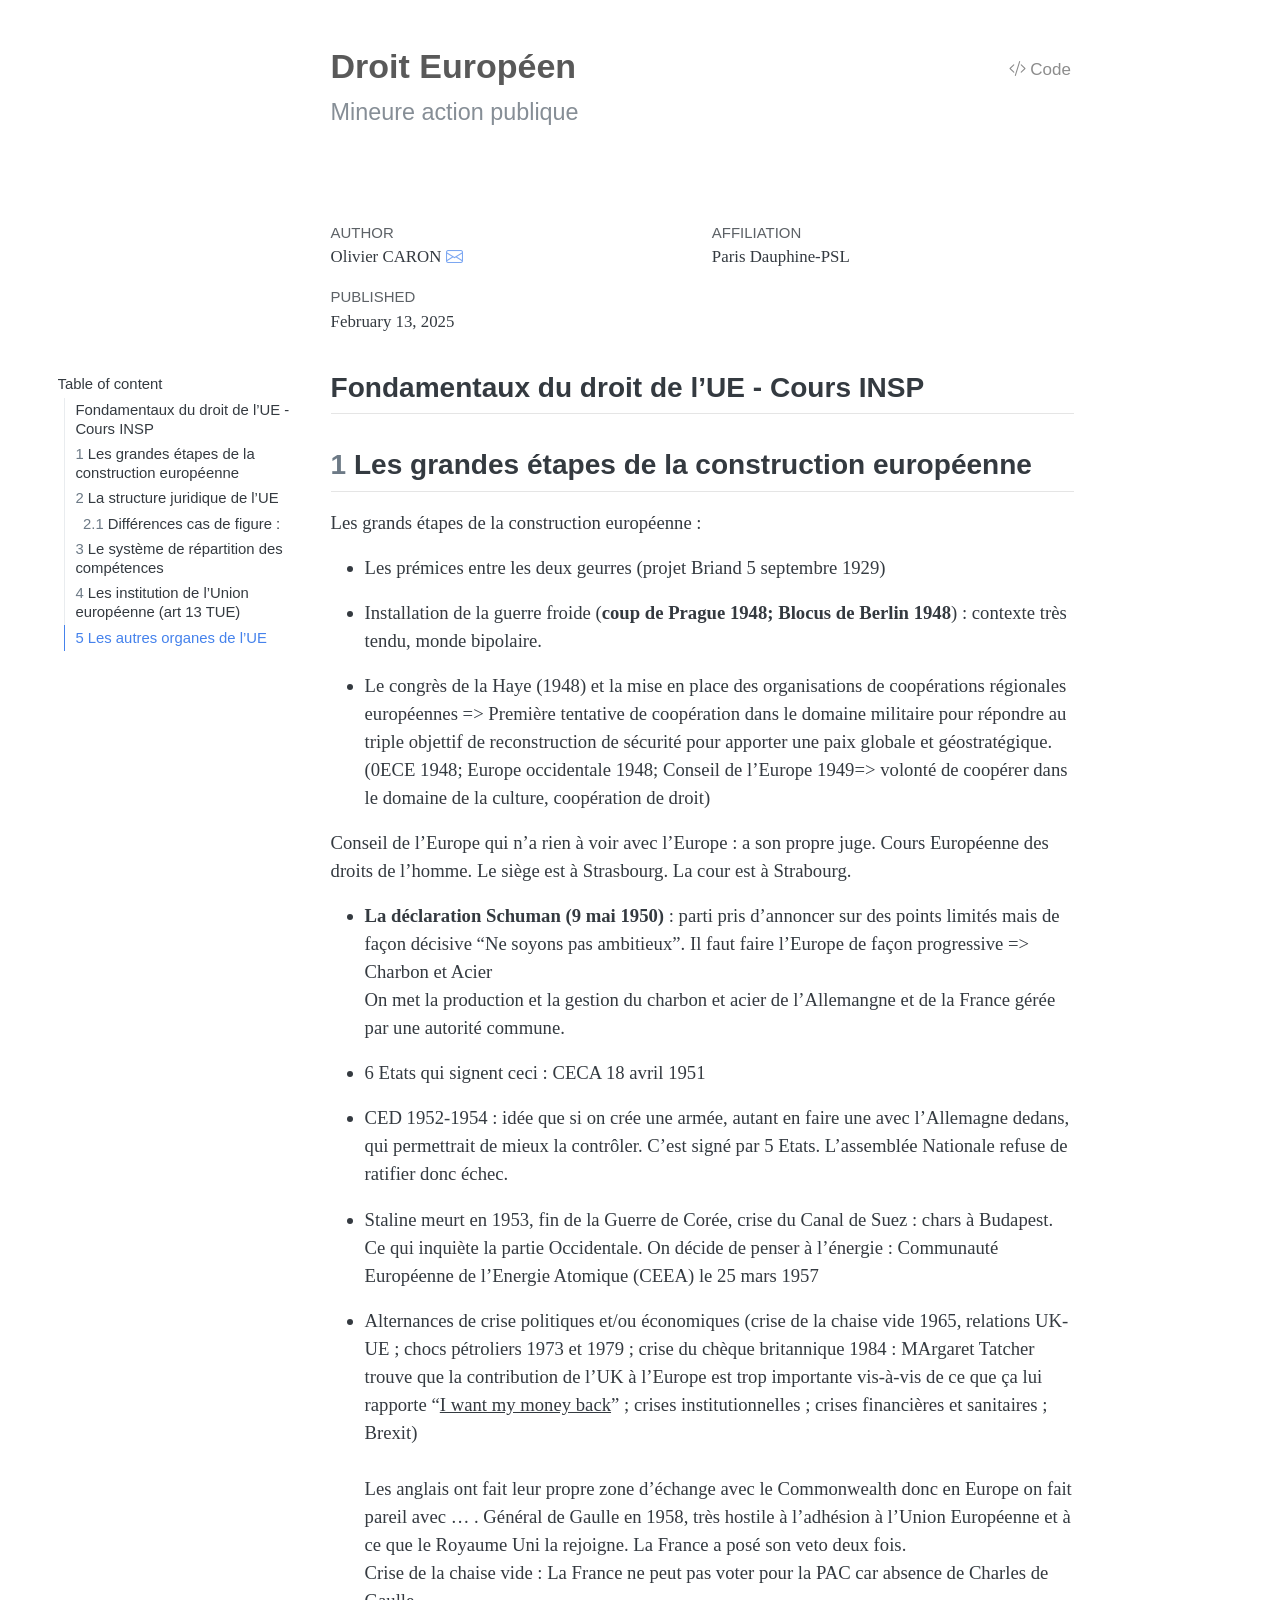
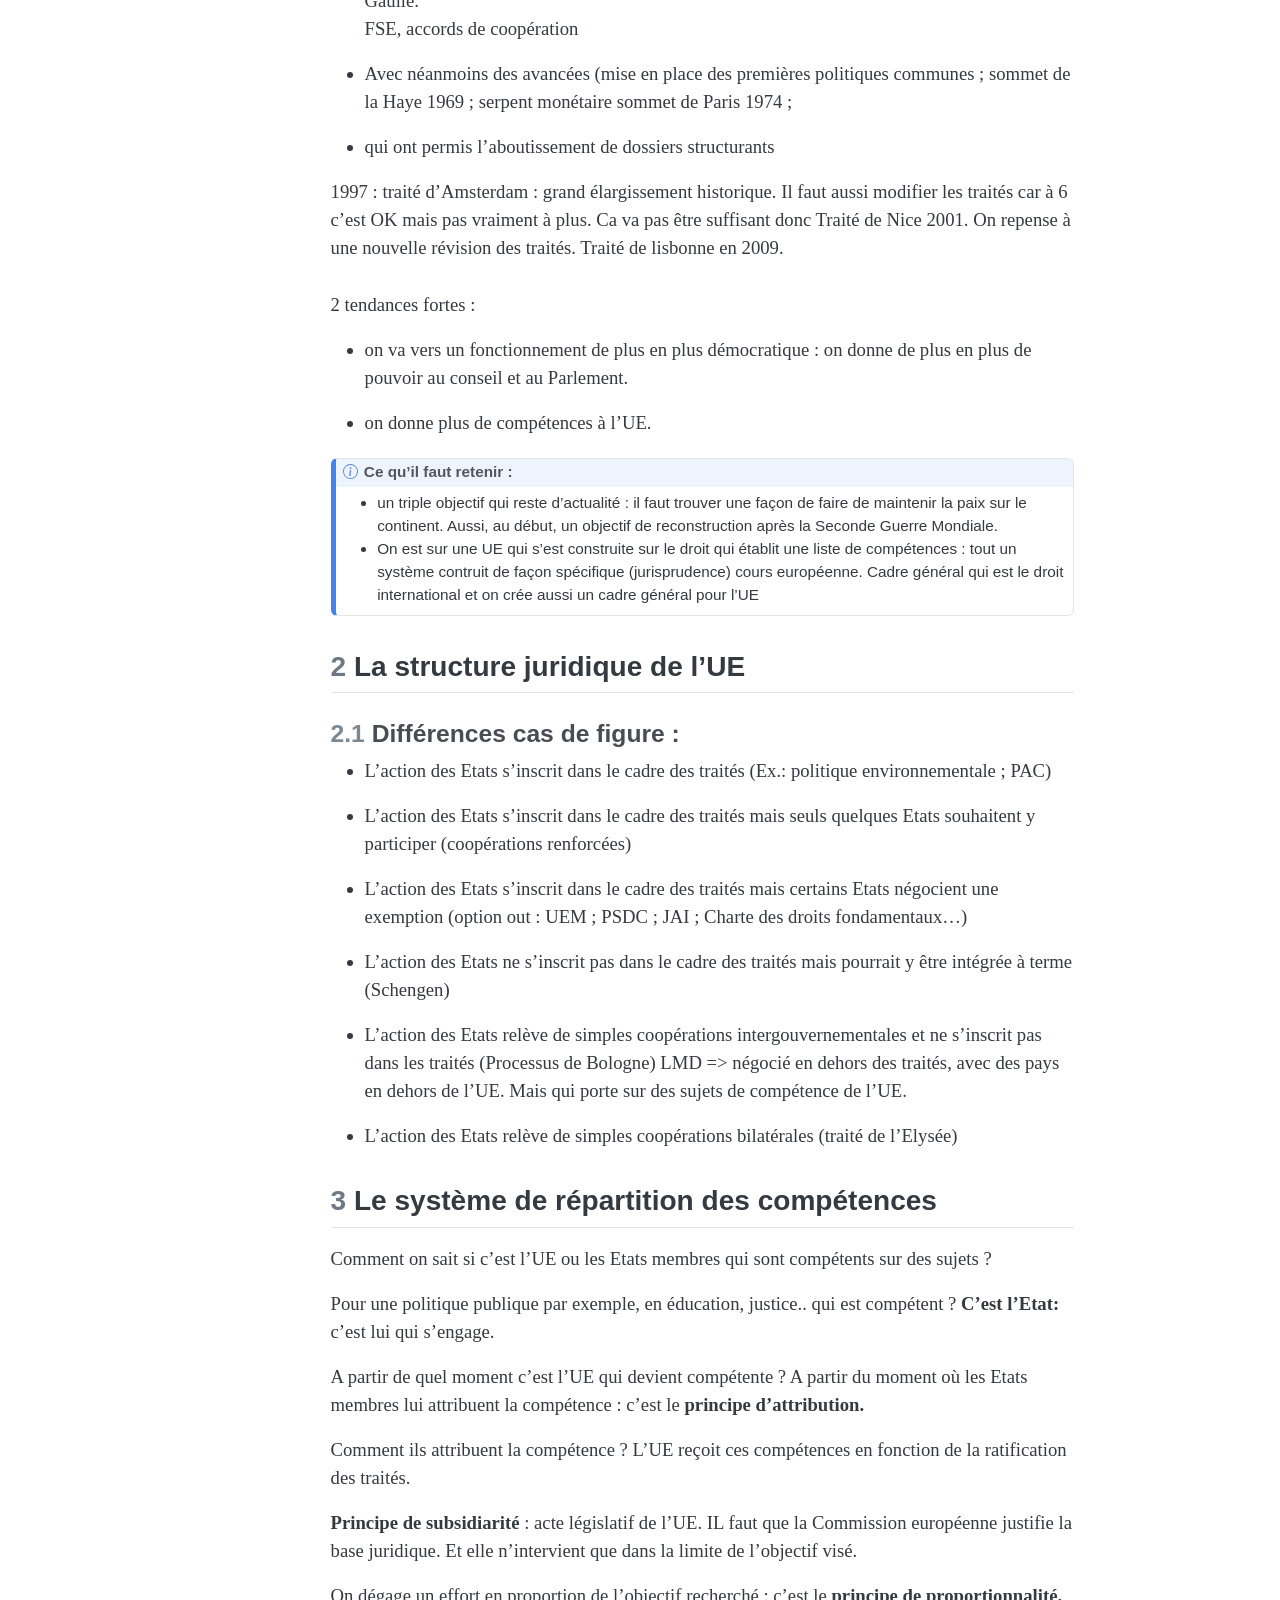
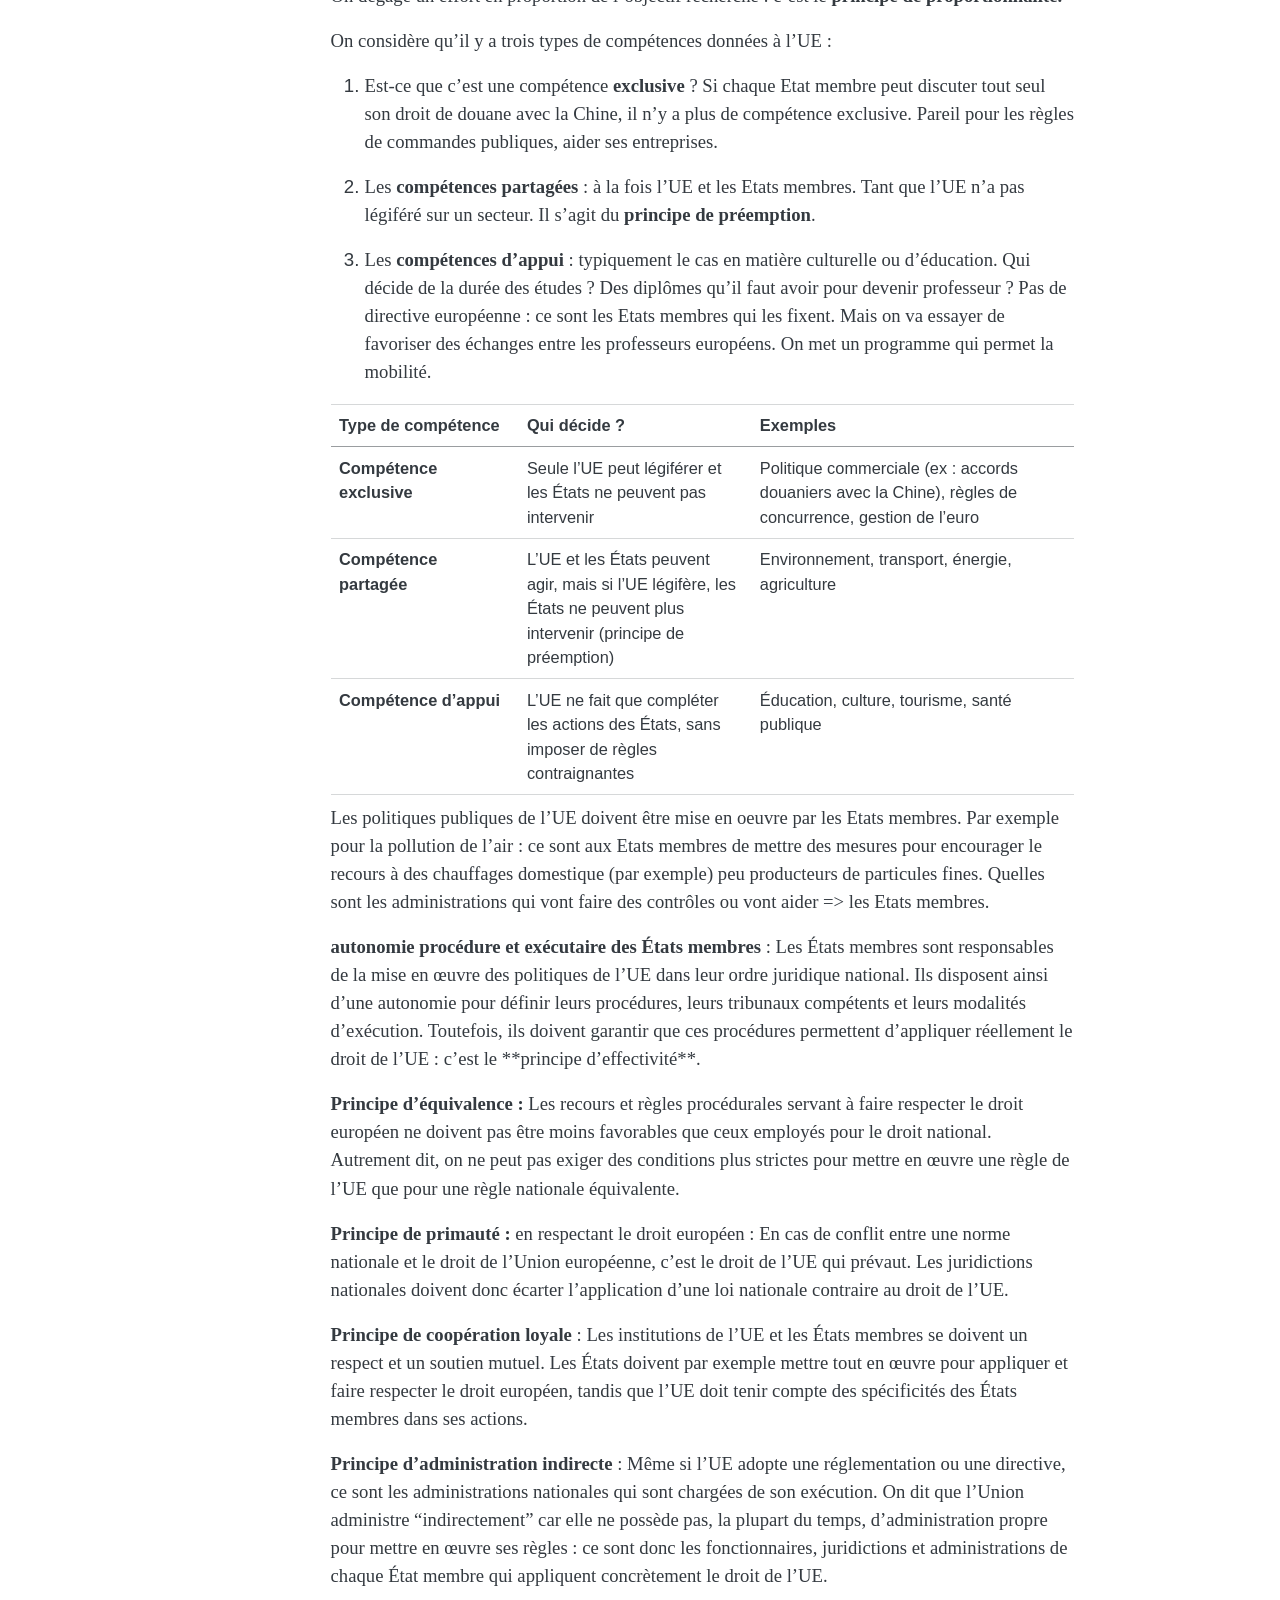
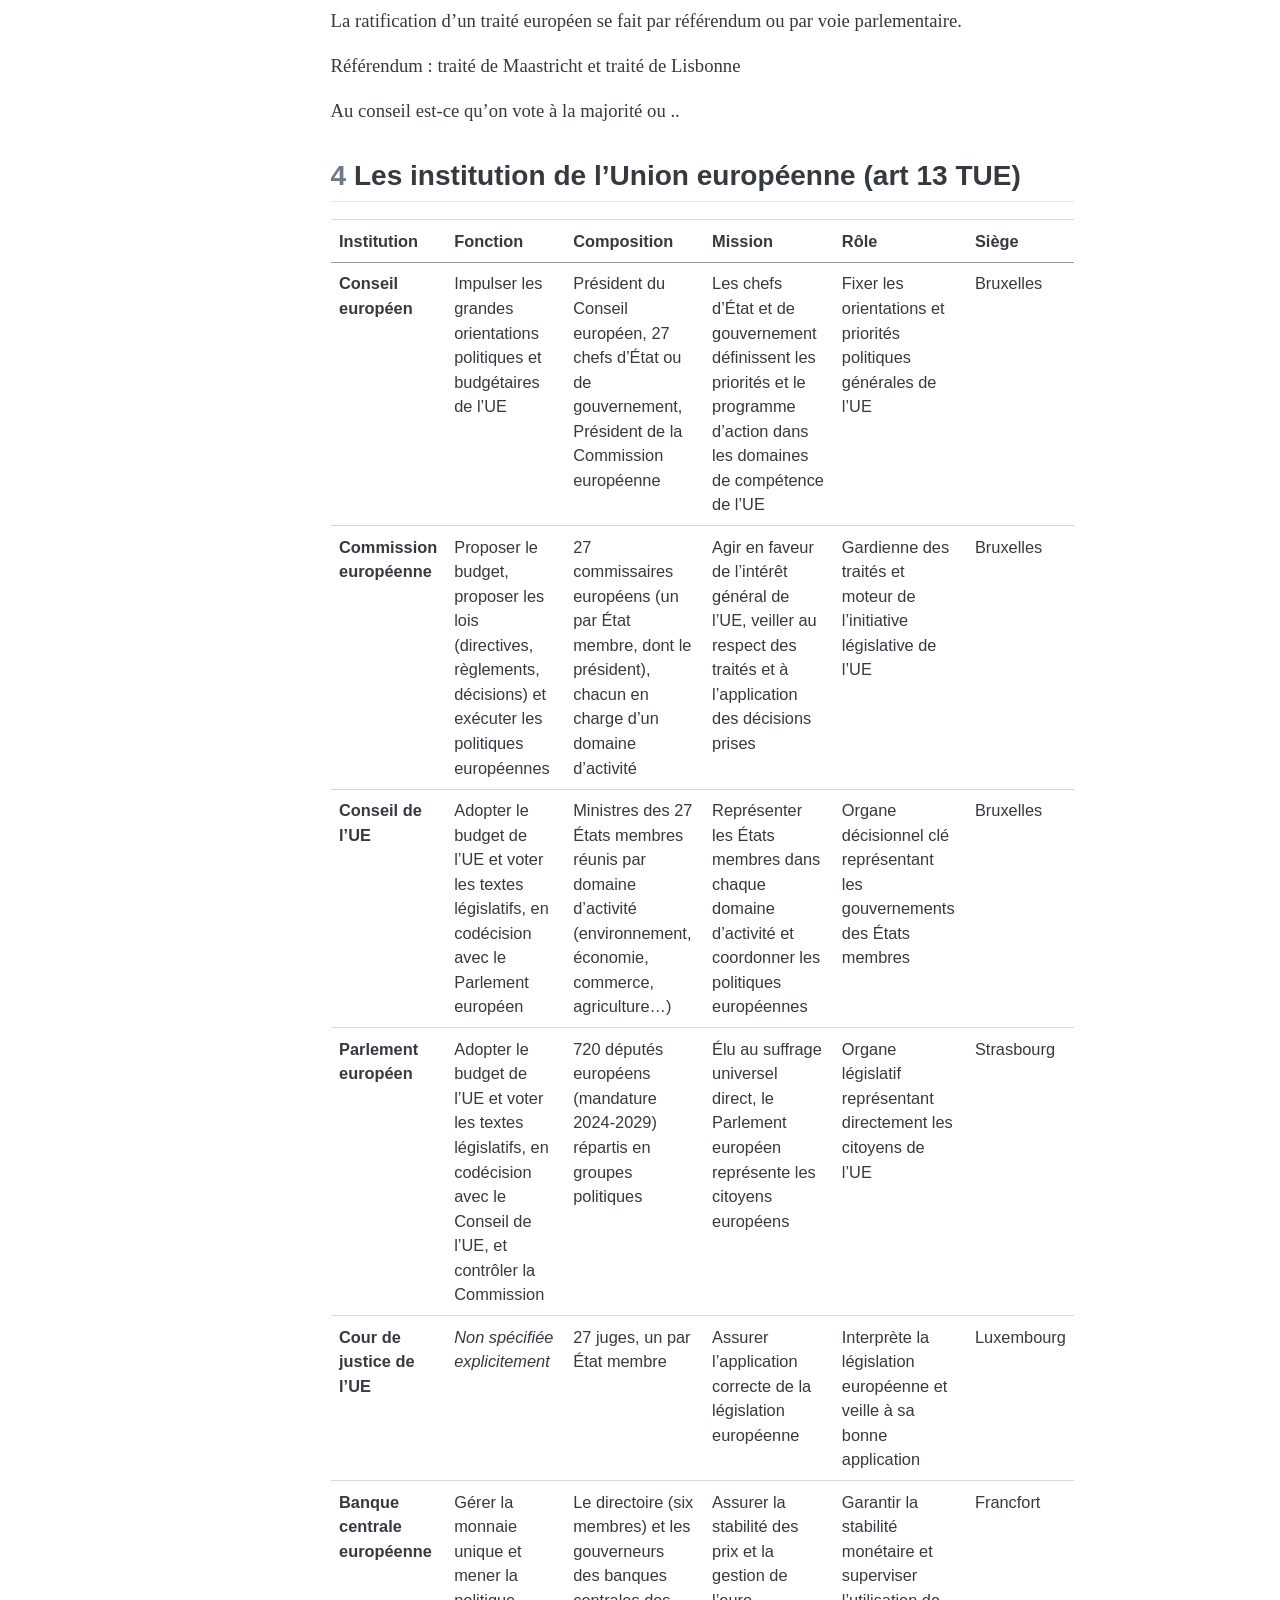
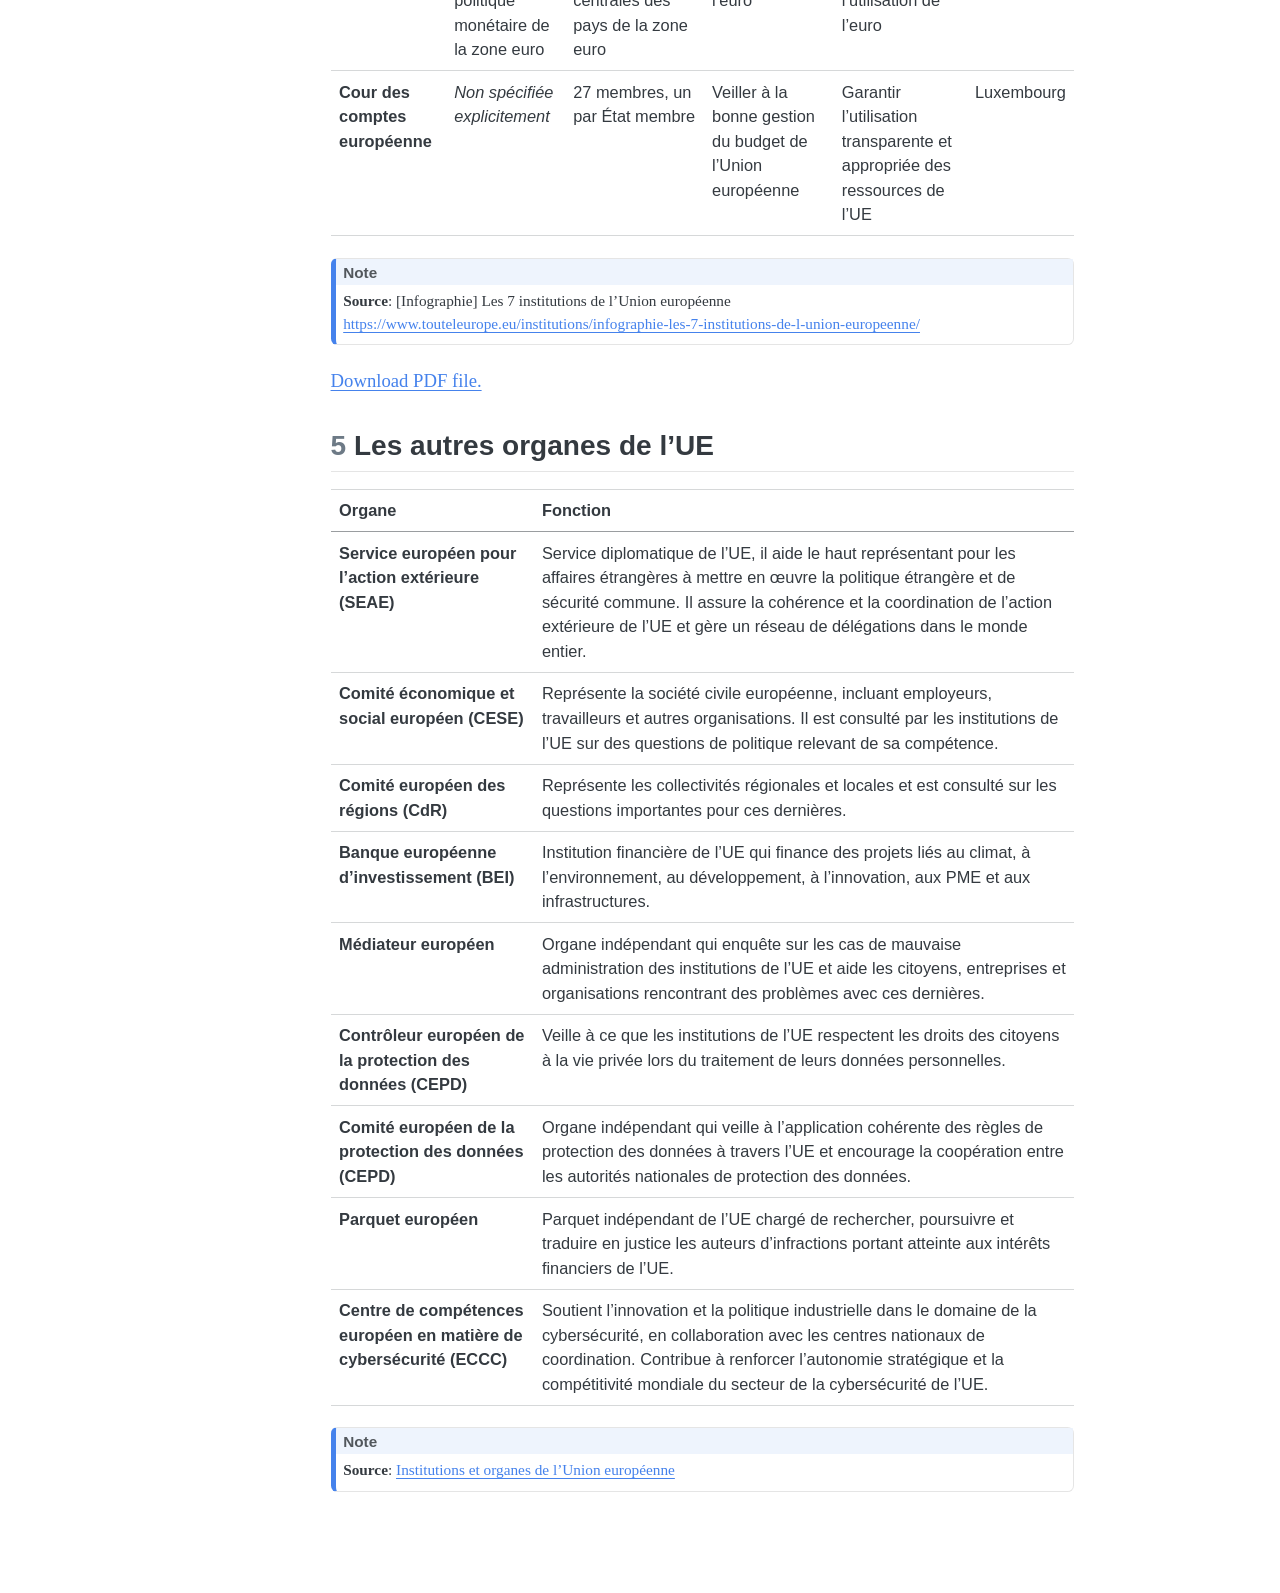
==== commit 5a75dfa5: "update droit europeen" ====
--- a/droit_europeen/droit_europeen.html
+++ b/droit_europeen/droit_europeen.html
@@ -7,7 +7,7 @@
 <meta name="viewport" content="width=device-width, initial-scale=1.0, user-scalable=yes">
 
 <meta name="author" content="Olivier CARON">
-<meta name="dcterms.date" content="2025-02-12">
+<meta name="dcterms.date" content="2025-02-13">
 
 <title>Droit Européen</title>
 <style>
@@ -103,7 +103,7 @@
       <div>
       <div class="quarto-title-meta-heading">Published</div>
       <div class="quarto-title-meta-contents">
-        <p class="date">February 12, 2025</p>
+        <p class="date">February 13, 2025</p>
       </div>
     </div>
     
@@ -124,6 +124,8 @@
   <li><a href="#différences-cas-de-figure" id="toc-différences-cas-de-figure" class="nav-link" data-scroll-target="#différences-cas-de-figure"><span class="header-section-number">2.1</span> Différences cas de figure :</a></li>
   </ul></li>
   <li><a href="#le-système-de-répartition-des-compétences" id="toc-le-système-de-répartition-des-compétences" class="nav-link" data-scroll-target="#le-système-de-répartition-des-compétences"><span class="header-section-number">3</span> Le système de répartition des compétences</a></li>
+  <li><a href="#les-institution-de-lunion-européenne-art-13-tue" id="toc-les-institution-de-lunion-européenne-art-13-tue" class="nav-link" data-scroll-target="#les-institution-de-lunion-européenne-art-13-tue"><span class="header-section-number">4</span> Les institution de l’Union européenne (art 13 TUE)</a></li>
+  <li><a href="#les-autres-organes-de-lue" id="toc-les-autres-organes-de-lue" class="nav-link" data-scroll-target="#les-autres-organes-de-lue"><span class="header-section-number">5</span> Les autres organes de l’UE</a></li>
   </ul>
 </nav>
 </div>
@@ -253,6 +255,169 @@
 <p><strong>Principe d’administration indirecte</strong> : Même si l’UE adopte une réglementation ou une directive, ce sont les administrations nationales qui sont chargées de son exécution. On dit que l’Union administre “indirectement” car elle ne possède pas, la plupart du temps, d’administration propre pour mettre en œuvre ses règles : ce sont donc les fonctionnaires, juridictions et administrations de chaque État membre qui appliquent concrètement le droit de l’UE.</p>
 <p>La ratification d’un traité européen se fait par référendum ou par voie parlementaire.</p>
 <p>Référendum : traité de Maastricht et traité de Lisbonne</p>
+<p>Au conseil est-ce qu’on vote à la majorité ou ..</p>
+</section>
+<section id="les-institution-de-lunion-européenne-art-13-tue" class="level2" data-number="4">
+<h2 data-number="4" class="anchored" data-anchor-id="les-institution-de-lunion-européenne-art-13-tue"><span class="header-section-number">4</span> Les institution de l’Union européenne (art 13 TUE)</h2>
+<table class="caption-top table">
+<colgroup>
+<col style="width: 5%">
+<col style="width: 22%">
+<col style="width: 22%">
+<col style="width: 25%">
+<col style="width: 21%">
+<col style="width: 2%">
+</colgroup>
+<thead>
+<tr class="header">
+<th>Institution</th>
+<th>Fonction</th>
+<th>Composition</th>
+<th>Mission</th>
+<th>Rôle</th>
+<th>Siège</th>
+</tr>
+</thead>
+<tbody>
+<tr class="odd">
+<td><strong>Conseil européen</strong></td>
+<td>Impulser les grandes orientations politiques et budgétaires de l’UE</td>
+<td>Président du Conseil européen, 27 chefs d’État ou de gouvernement, Président de la Commission européenne</td>
+<td>Les chefs d’État et de gouvernement définissent les priorités et le programme d’action dans les domaines de compétence de l’UE</td>
+<td>Fixer les orientations et priorités politiques générales de l’UE</td>
+<td>Bruxelles</td>
+</tr>
+<tr class="even">
+<td><strong>Commission européenne</strong></td>
+<td>Proposer le budget, proposer les lois (directives, règlements, décisions) et exécuter les politiques européennes</td>
+<td>27 commissaires européens (un par État membre, dont le président), chacun en charge d’un domaine d’activité</td>
+<td>Agir en faveur de l’intérêt général de l’UE, veiller au respect des traités et à l’application des décisions prises</td>
+<td>Gardienne des traités et moteur de l’initiative législative de l’UE</td>
+<td>Bruxelles</td>
+</tr>
+<tr class="odd">
+<td><strong>Conseil de l’UE</strong></td>
+<td>Adopter le budget de l’UE et voter les textes législatifs, en codécision avec le Parlement européen</td>
+<td>Ministres des 27 États membres réunis par domaine d’activité (environnement, économie, commerce, agriculture…)</td>
+<td>Représenter les États membres dans chaque domaine d’activité et coordonner les politiques européennes</td>
+<td>Organe décisionnel clé représentant les gouvernements des États membres</td>
+<td>Bruxelles</td>
+</tr>
+<tr class="even">
+<td><strong>Parlement européen</strong></td>
+<td>Adopter le budget de l’UE et voter les textes législatifs, en codécision avec le Conseil de l’UE, et contrôler la Commission</td>
+<td>720 députés européens (mandature 2024-2029) répartis en groupes politiques</td>
+<td>Élu au suffrage universel direct, le Parlement européen représente les citoyens européens</td>
+<td>Organe législatif représentant directement les citoyens de l’UE</td>
+<td>Strasbourg</td>
+</tr>
+<tr class="odd">
+<td><strong>Cour de justice de l’UE</strong></td>
+<td><em>Non spécifiée explicitement</em></td>
+<td>27 juges, un par État membre</td>
+<td>Assurer l’application correcte de la législation européenne</td>
+<td>Interprète la législation européenne et veille à sa bonne application</td>
+<td>Luxembourg</td>
+</tr>
+<tr class="even">
+<td><strong>Banque centrale européenne</strong></td>
+<td>Gérer la monnaie unique et mener la politique monétaire de la zone euro</td>
+<td>Le directoire (six membres) et les gouverneurs des banques centrales des pays de la zone euro</td>
+<td>Assurer la stabilité des prix et la gestion de l’euro</td>
+<td>Garantir la stabilité monétaire et superviser l’utilisation de l’euro</td>
+<td>Francfort</td>
+</tr>
+<tr class="odd">
+<td><strong>Cour des comptes européenne</strong></td>
+<td><em>Non spécifiée explicitement</em></td>
+<td>27 membres, un par État membre</td>
+<td>Veiller à la bonne gestion du budget de l’Union européenne</td>
+<td>Garantir l’utilisation transparente et appropriée des ressources de l’UE</td>
+<td>Luxembourg</td>
+</tr>
+</tbody>
+</table>
+<div class="callout callout-style-default callout-note no-icon callout-titled">
+<div class="callout-header d-flex align-content-center">
+<div class="callout-icon-container">
+<i class="callout-icon no-icon"></i>
+</div>
+<div class="callout-title-container flex-fill">
+Note
+</div>
+</div>
+<div class="callout-body-container callout-body">
+<p><strong>Source</strong>: [Infographie] Les 7 institutions de l’Union européenne<br>
+<a href="https://www.touteleurope.eu/institutions/infographie-les-7-institutions-de-l-union-europeenne/" class="uri">https://www.touteleurope.eu/institutions/infographie-les-7-institutions-de-l-union-europeenne/</a></p>
+</div>
+</div>
+<p><object data="data/infographie-les-sept-institutions-union-europeenne.pdf" type="application/pdf" width="100%" height="800"><a href="data/infographie-les-sept-institutions-union-europeenne.pdf" download="">Download PDF file.</a></object></p>
+</section>
+<section id="les-autres-organes-de-lue" class="level2" data-number="5">
+<h2 data-number="5" class="anchored" data-anchor-id="les-autres-organes-de-lue"><span class="header-section-number">5</span> Les autres organes de l’UE</h2>
+<table class="caption-top table">
+<colgroup>
+<col style="width: 27%">
+<col style="width: 72%">
+</colgroup>
+<thead>
+<tr class="header">
+<th>Organe</th>
+<th>Fonction</th>
+</tr>
+</thead>
+<tbody>
+<tr class="odd">
+<td><strong>Service européen pour l’action extérieure (SEAE)</strong></td>
+<td>Service diplomatique de l’UE, il aide le haut représentant pour les affaires étrangères à mettre en œuvre la politique étrangère et de sécurité commune. Il assure la cohérence et la coordination de l’action extérieure de l’UE et gère un réseau de délégations dans le monde entier.</td>
+</tr>
+<tr class="even">
+<td><strong>Comité économique et social européen (CESE)</strong></td>
+<td>Représente la société civile européenne, incluant employeurs, travailleurs et autres organisations. Il est consulté par les institutions de l’UE sur des questions de politique relevant de sa compétence.</td>
+</tr>
+<tr class="odd">
+<td><strong>Comité européen des régions (CdR)</strong></td>
+<td>Représente les collectivités régionales et locales et est consulté sur les questions importantes pour ces dernières.</td>
+</tr>
+<tr class="even">
+<td><strong>Banque européenne d’investissement (BEI)</strong></td>
+<td>Institution financière de l’UE qui finance des projets liés au climat, à l’environnement, au développement, à l’innovation, aux PME et aux infrastructures.</td>
+</tr>
+<tr class="odd">
+<td><strong>Médiateur européen</strong></td>
+<td>Organe indépendant qui enquête sur les cas de mauvaise administration des institutions de l’UE et aide les citoyens, entreprises et organisations rencontrant des problèmes avec ces dernières.</td>
+</tr>
+<tr class="even">
+<td><strong>Contrôleur européen de la protection des données (CEPD)</strong></td>
+<td>Veille à ce que les institutions de l’UE respectent les droits des citoyens à la vie privée lors du traitement de leurs données personnelles.</td>
+</tr>
+<tr class="odd">
+<td><strong>Comité européen de la protection des données (CEPD)</strong></td>
+<td>Organe indépendant qui veille à l’application cohérente des règles de protection des données à travers l’UE et encourage la coopération entre les autorités nationales de protection des données.</td>
+</tr>
+<tr class="even">
+<td><strong>Parquet européen</strong></td>
+<td>Parquet indépendant de l’UE chargé de rechercher, poursuivre et traduire en justice les auteurs d’infractions portant atteinte aux intérêts financiers de l’UE.</td>
+</tr>
+<tr class="odd">
+<td><strong>Centre de compétences européen en matière de cybersécurité (ECCC)</strong></td>
+<td>Soutient l’innovation et la politique industrielle dans le domaine de la cybersécurité, en collaboration avec les centres nationaux de coordination. Contribue à renforcer l’autonomie stratégique et la compétitivité mondiale du secteur de la cybersécurité de l’UE.</td>
+</tr>
+</tbody>
+</table>
+<div class="callout callout-style-default callout-note no-icon callout-titled">
+<div class="callout-header d-flex align-content-center">
+<div class="callout-icon-container">
+<i class="callout-icon no-icon"></i>
+</div>
+<div class="callout-title-container flex-fill">
+Note
+</div>
+</div>
+<div class="callout-body-container callout-body">
+<p><strong>Source</strong>: <a href="https://european-union.europa.eu/institutions-law-budget/institutions-and-bodies/types-institutions-and-bodies_fr">Institutions et organes de l’Union européenne</a></p>
+</div>
+</div>
 <!-- -->
 
 </section>
@@ -865,24 +1030,61 @@
 <span id="cb1-136"><a href="#cb1-136" aria-hidden="true" tabindex="-1"></a></span>
 <span id="cb1-137"><a href="#cb1-137" aria-hidden="true" tabindex="-1"></a>Les politiques publiques de l'UE doivent être mise en oeuvre par les Etats membres. Par exemple pour la pollution de l'air : ce sont aux Etats membres de mettre des mesures pour encourager le recours à des chauffages domestique (par exemple) peu producteurs de particules fines. Quelles sont les administrations qui vont faire des contrôles ou vont aider =<span class="sc">\&gt;</span> les Etats membres.</span>
 <span id="cb1-138"><a href="#cb1-138" aria-hidden="true" tabindex="-1"></a></span>
-<span id="cb1-139"><a href="#cb1-139" aria-hidden="true" tabindex="-1"></a>**autonomie procédure et exécutaire des États membres** :</span>
-<span id="cb1-140"><a href="#cb1-140" aria-hidden="true" tabindex="-1"></a>Les États membres sont responsables de la mise en œuvre des politiques de l’UE dans leur ordre juridique national. Ils disposent ainsi d’une autonomie pour définir leurs procédures, leurs tribunaux compétents et leurs modalités d’exécution. Toutefois, ils doivent garantir que ces procédures permettent d’appliquer réellement le droit de l’UE : c’est le <span class="sc">\*\*</span>principe d’effectivité<span class="sc">\*\*</span>.</span>
-<span id="cb1-141"><a href="#cb1-141" aria-hidden="true" tabindex="-1"></a></span>
-<span id="cb1-142"><a href="#cb1-142" aria-hidden="true" tabindex="-1"></a>**Principe d’équivalence :**</span>
-<span id="cb1-143"><a href="#cb1-143" aria-hidden="true" tabindex="-1"></a>Les recours et règles procédurales servant à faire respecter le droit européen ne doivent pas être moins favorables que ceux employés pour le droit national. Autrement dit, on ne peut pas exiger des conditions plus strictes pour mettre en œuvre une règle de l’UE que pour une règle nationale équivalente.</span>
+<span id="cb1-139"><a href="#cb1-139" aria-hidden="true" tabindex="-1"></a>**autonomie procédure et exécutaire des États membres** : Les États membres sont responsables de la mise en œuvre des politiques de l’UE dans leur ordre juridique national. Ils disposent ainsi d’une autonomie pour définir leurs procédures, leurs tribunaux compétents et leurs modalités d’exécution. Toutefois, ils doivent garantir que ces procédures permettent d’appliquer réellement le droit de l’UE : c’est le <span class="sc">\*\*</span>principe d’effectivité<span class="sc">\*\*</span>.</span>
+<span id="cb1-140"><a href="#cb1-140" aria-hidden="true" tabindex="-1"></a></span>
+<span id="cb1-141"><a href="#cb1-141" aria-hidden="true" tabindex="-1"></a>**Principe d’équivalence :** Les recours et règles procédurales servant à faire respecter le droit européen ne doivent pas être moins favorables que ceux employés pour le droit national. Autrement dit, on ne peut pas exiger des conditions plus strictes pour mettre en œuvre une règle de l’UE que pour une règle nationale équivalente.</span>
+<span id="cb1-142"><a href="#cb1-142" aria-hidden="true" tabindex="-1"></a></span>
+<span id="cb1-143"><a href="#cb1-143" aria-hidden="true" tabindex="-1"></a>**Principe de primauté :** en respectant le droit européen : En cas de conflit entre une norme nationale et le droit de l’Union européenne, c’est le droit de l’UE qui prévaut. Les juridictions nationales doivent donc écarter l’application d’une loi nationale contraire au droit de l’UE.</span>
 <span id="cb1-144"><a href="#cb1-144" aria-hidden="true" tabindex="-1"></a></span>
-<span id="cb1-145"><a href="#cb1-145" aria-hidden="true" tabindex="-1"></a>**Principe de primauté :** en respectant le droit européen :</span>
-<span id="cb1-146"><a href="#cb1-146" aria-hidden="true" tabindex="-1"></a>En cas de conflit entre une norme nationale et le droit de l’Union européenne, c’est le droit de l’UE qui prévaut. Les juridictions nationales doivent donc écarter l’application d’une loi nationale contraire au droit de l’UE.</span>
-<span id="cb1-147"><a href="#cb1-147" aria-hidden="true" tabindex="-1"></a></span>
-<span id="cb1-148"><a href="#cb1-148" aria-hidden="true" tabindex="-1"></a>**Principe de coopération loyale** :</span>
-<span id="cb1-149"><a href="#cb1-149" aria-hidden="true" tabindex="-1"></a>Les institutions de l’UE et les États membres se doivent un respect et un soutien mutuel. Les États doivent par exemple mettre tout en œuvre pour appliquer et faire respecter le droit européen, tandis que l’UE doit tenir compte des spécificités des États membres dans ses actions.</span>
+<span id="cb1-145"><a href="#cb1-145" aria-hidden="true" tabindex="-1"></a>**Principe de coopération loyale** : Les institutions de l’UE et les États membres se doivent un respect et un soutien mutuel. Les États doivent par exemple mettre tout en œuvre pour appliquer et faire respecter le droit européen, tandis que l’UE doit tenir compte des spécificités des États membres dans ses actions.</span>
+<span id="cb1-146"><a href="#cb1-146" aria-hidden="true" tabindex="-1"></a></span>
+<span id="cb1-147"><a href="#cb1-147" aria-hidden="true" tabindex="-1"></a>**Principe d’administration indirecte** : Même si l’UE adopte une réglementation ou une directive, ce sont les administrations nationales qui sont chargées de son exécution. On dit que l’Union administre “indirectement” car elle ne possède pas, la plupart du temps, d’administration propre pour mettre en œuvre ses règles : ce sont donc les fonctionnaires, juridictions et administrations de chaque État membre qui appliquent concrètement le droit de l’UE.</span>
+<span id="cb1-148"><a href="#cb1-148" aria-hidden="true" tabindex="-1"></a></span>
+<span id="cb1-149"><a href="#cb1-149" aria-hidden="true" tabindex="-1"></a>La ratification d'un traité européen se fait par référendum ou par voie parlementaire.</span>
 <span id="cb1-150"><a href="#cb1-150" aria-hidden="true" tabindex="-1"></a></span>
-<span id="cb1-151"><a href="#cb1-151" aria-hidden="true" tabindex="-1"></a>**Principe d’administration indirecte** :</span>
-<span id="cb1-152"><a href="#cb1-152" aria-hidden="true" tabindex="-1"></a>Même si l’UE adopte une réglementation ou une directive, ce sont les administrations nationales qui sont chargées de son exécution. On dit que l’Union administre “indirectement” car elle ne possède pas, la plupart du temps, d’administration propre pour mettre en œuvre ses règles : ce sont donc les fonctionnaires, juridictions et administrations de chaque État membre qui appliquent concrètement le droit de l’UE.</span>
-<span id="cb1-153"><a href="#cb1-153" aria-hidden="true" tabindex="-1"></a></span>
-<span id="cb1-154"><a href="#cb1-154" aria-hidden="true" tabindex="-1"></a>La ratification d'un traité européen se fait par référendum ou par voie parlementaire.</span>
-<span id="cb1-155"><a href="#cb1-155" aria-hidden="true" tabindex="-1"></a></span>
-<span id="cb1-156"><a href="#cb1-156" aria-hidden="true" tabindex="-1"></a>Référendum : traité de Maastricht et traité de Lisbonne</span></code><button title="Copy to Clipboard" class="code-copy-button" data-in-quarto-modal=""><i class="bi"></i></button></pre></div>
+<span id="cb1-151"><a href="#cb1-151" aria-hidden="true" tabindex="-1"></a>Référendum : traité de Maastricht et traité de Lisbonne</span>
+<span id="cb1-152"><a href="#cb1-152" aria-hidden="true" tabindex="-1"></a></span>
+<span id="cb1-153"><a href="#cb1-153" aria-hidden="true" tabindex="-1"></a>Au conseil est-ce qu'on vote à la majorité ou ..</span>
+<span id="cb1-154"><a href="#cb1-154" aria-hidden="true" tabindex="-1"></a></span>
+<span id="cb1-155"><a href="#cb1-155" aria-hidden="true" tabindex="-1"></a><span class="fu">## Les institution de l'Union européenne (art 13 TUE)</span></span>
+<span id="cb1-156"><a href="#cb1-156" aria-hidden="true" tabindex="-1"></a></span>
+<span id="cb1-157"><a href="#cb1-157" aria-hidden="true" tabindex="-1"></a></span>
+<span id="cb1-158"><a href="#cb1-158" aria-hidden="true" tabindex="-1"></a></span>
+<span id="cb1-159"><a href="#cb1-159" aria-hidden="true" tabindex="-1"></a>| Institution                 | Fonction                                                                                                        | Composition                                                                                                    | Mission                                                                                                                     | Rôle                                                                                                      | Siège        |</span>
+<span id="cb1-160"><a href="#cb1-160" aria-hidden="true" tabindex="-1"></a>|----------------------------|-----------------------------------------------------------------------------------------------------------------|---------------------------------------------------------------------------------------------------------------|----------------------------------------------------------------------------------------------------------------------------|-----------------------------------------------------------------------------------------------------------|-------------|</span>
+<span id="cb1-161"><a href="#cb1-161" aria-hidden="true" tabindex="-1"></a>| **Conseil européen**       | Impulser les grandes orientations politiques et budgétaires de l’UE                                             | Président du Conseil européen, 27 chefs d’État ou de gouvernement, Président de la Commission européenne      | Les chefs d’État et de gouvernement définissent les priorités et le programme d’action dans les domaines de compétence de l’UE | Fixer les orientations et priorités politiques générales de l’UE                                          | Bruxelles    |</span>
+<span id="cb1-162"><a href="#cb1-162" aria-hidden="true" tabindex="-1"></a>| **Commission européenne**  | Proposer le budget, proposer les lois (directives, règlements, décisions) et exécuter les politiques européennes | 27 commissaires européens (un par État membre, dont le président), chacun en charge d’un domaine d’activité   | Agir en faveur de l’intérêt général de l’UE, veiller au respect des traités et à l’application des décisions prises         | Gardienne des traités et moteur de l’initiative législative de l’UE                                       | Bruxelles    |</span>
+<span id="cb1-163"><a href="#cb1-163" aria-hidden="true" tabindex="-1"></a>| **Conseil de l’UE**        | Adopter le budget de l’UE et voter les textes législatifs, en codécision avec le Parlement européen              | Ministres des 27 États membres réunis par domaine d’activité (environnement, économie, commerce, agriculture…) | Représenter les États membres dans chaque domaine d’activité et coordonner les politiques européennes                       | Organe décisionnel clé représentant les gouvernements des États membres                                   | Bruxelles    |</span>
+<span id="cb1-164"><a href="#cb1-164" aria-hidden="true" tabindex="-1"></a>| **Parlement européen**     | Adopter le budget de l’UE et voter les textes législatifs, en codécision avec le Conseil de l’UE, et contrôler la Commission | 720 députés européens (mandature 2024-2029) répartis en groupes politiques                                    | Élu au suffrage universel direct, le Parlement européen représente les citoyens européens                                  | Organe législatif représentant directement les citoyens de l’UE                                           | Strasbourg   |</span>
+<span id="cb1-165"><a href="#cb1-165" aria-hidden="true" tabindex="-1"></a>| **Cour de justice de l’UE**| *Non spécifiée explicitement*                                                                                    | 27 juges, un par État membre                                                                                  | Assurer l’application correcte de la législation européenne                                                                | Interprète la législation européenne et veille à sa bonne application                                     | Luxembourg   |</span>
+<span id="cb1-166"><a href="#cb1-166" aria-hidden="true" tabindex="-1"></a>| **Banque centrale européenne** | Gérer la monnaie unique et mener la politique monétaire de la zone euro                                    | Le directoire (six membres) et les gouverneurs des banques centrales des pays de la zone euro                 | Assurer la stabilité des prix et la gestion de l’euro                                                                     | Garantir la stabilité monétaire et superviser l’utilisation de l’euro                                      | Francfort    |</span>
+<span id="cb1-167"><a href="#cb1-167" aria-hidden="true" tabindex="-1"></a>| **Cour des comptes européenne** | *Non spécifiée explicitement*                                                                               | 27 membres, un par État membre                                                                                | Veiller à la bonne gestion du budget de l’Union européenne                                                                | Garantir l’utilisation transparente et appropriée des ressources de l’UE                                   | Luxembourg   |</span>
+<span id="cb1-168"><a href="#cb1-168" aria-hidden="true" tabindex="-1"></a></span>
+<span id="cb1-169"><a href="#cb1-169" aria-hidden="true" tabindex="-1"></a>:::{.callout-note icon=false}</span>
+<span id="cb1-170"><a href="#cb1-170" aria-hidden="true" tabindex="-1"></a>**Source**: <span class="co">[</span><span class="ot">Infographie</span><span class="co">]</span> Les 7 institutions de l'Union européenne  </span>
+<span id="cb1-171"><a href="#cb1-171" aria-hidden="true" tabindex="-1"></a><span class="ot">&lt;https://www.touteleurope.eu/institutions/infographie-les-7-institutions-de-l-union-europeenne/&gt;</span></span>
+<span id="cb1-172"><a href="#cb1-172" aria-hidden="true" tabindex="-1"></a>:::</span>
+<span id="cb1-173"><a href="#cb1-173" aria-hidden="true" tabindex="-1"></a></span>
+<span id="cb1-174"><a href="#cb1-174" aria-hidden="true" tabindex="-1"></a></span>
+<span id="cb1-175"><a href="#cb1-175" aria-hidden="true" tabindex="-1"></a>{{&lt; pdf data/infographie-les-sept-institutions-union-europeenne.pdf width=100% height=800 &gt;}}</span>
+<span id="cb1-176"><a href="#cb1-176" aria-hidden="true" tabindex="-1"></a></span>
+<span id="cb1-177"><a href="#cb1-177" aria-hidden="true" tabindex="-1"></a><span class="fu">## Les autres organes de l'UE</span></span>
+<span id="cb1-178"><a href="#cb1-178" aria-hidden="true" tabindex="-1"></a></span>
+<span id="cb1-179"><a href="#cb1-179" aria-hidden="true" tabindex="-1"></a>| Organe                                         | Fonction |</span>
+<span id="cb1-180"><a href="#cb1-180" aria-hidden="true" tabindex="-1"></a>|-----------------------------------------------|------------------------------------------------------------------------------------------------------------------------------|</span>
+<span id="cb1-181"><a href="#cb1-181" aria-hidden="true" tabindex="-1"></a>| **Service européen pour l’action extérieure (SEAE)** | Service diplomatique de l'UE, il aide le haut représentant pour les affaires étrangères à mettre en œuvre la politique étrangère et de sécurité commune. Il assure la cohérence et la coordination de l'action extérieure de l’UE et gère un réseau de délégations dans le monde entier. |</span>
+<span id="cb1-182"><a href="#cb1-182" aria-hidden="true" tabindex="-1"></a>| **Comité économique et social européen (CESE)** | Représente la société civile européenne, incluant employeurs, travailleurs et autres organisations. Il est consulté par les institutions de l'UE sur des questions de politique relevant de sa compétence. |</span>
+<span id="cb1-183"><a href="#cb1-183" aria-hidden="true" tabindex="-1"></a>| **Comité européen des régions (CdR)** | Représente les collectivités régionales et locales et est consulté sur les questions importantes pour ces dernières. |</span>
+<span id="cb1-184"><a href="#cb1-184" aria-hidden="true" tabindex="-1"></a>| **Banque européenne d’investissement (BEI)** | Institution financière de l’UE qui finance des projets liés au climat, à l’environnement, au développement, à l’innovation, aux PME et aux infrastructures. |</span>
+<span id="cb1-185"><a href="#cb1-185" aria-hidden="true" tabindex="-1"></a>| **Médiateur européen** | Organe indépendant qui enquête sur les cas de mauvaise administration des institutions de l’UE et aide les citoyens, entreprises et organisations rencontrant des problèmes avec ces dernières. |</span>
+<span id="cb1-186"><a href="#cb1-186" aria-hidden="true" tabindex="-1"></a>| **Contrôleur européen de la protection des données (CEPD)** | Veille à ce que les institutions de l’UE respectent les droits des citoyens à la vie privée lors du traitement de leurs données personnelles. |</span>
+<span id="cb1-187"><a href="#cb1-187" aria-hidden="true" tabindex="-1"></a>| **Comité européen de la protection des données (CEPD)** | Organe indépendant qui veille à l’application cohérente des règles de protection des données à travers l’UE et encourage la coopération entre les autorités nationales de protection des données. |</span>
+<span id="cb1-188"><a href="#cb1-188" aria-hidden="true" tabindex="-1"></a>| **Parquet européen** | Parquet indépendant de l’UE chargé de rechercher, poursuivre et traduire en justice les auteurs d’infractions portant atteinte aux intérêts financiers de l’UE. |</span>
+<span id="cb1-189"><a href="#cb1-189" aria-hidden="true" tabindex="-1"></a>| **Centre de compétences européen en matière de cybersécurité (ECCC)** | Soutient l’innovation et la politique industrielle dans le domaine de la cybersécurité, en collaboration avec les centres nationaux de coordination. Contribue à renforcer l’autonomie stratégique et la compétitivité mondiale du secteur de la cybersécurité de l’UE. |</span>
+<span id="cb1-190"><a href="#cb1-190" aria-hidden="true" tabindex="-1"></a></span>
+<span id="cb1-191"><a href="#cb1-191" aria-hidden="true" tabindex="-1"></a>:::{.callout-note icon=false}</span>
+<span id="cb1-192"><a href="#cb1-192" aria-hidden="true" tabindex="-1"></a>**Source**: <span class="co">[</span><span class="ot">Institutions et organes de l'Union européenne</span><span class="co">](https://european-union.europa.eu/institutions-law-budget/institutions-and-bodies/types-institutions-and-bodies_fr)</span></span>
+<span id="cb1-193"><a href="#cb1-193" aria-hidden="true" tabindex="-1"></a>:::</span></code><button title="Copy to Clipboard" class="code-copy-button" data-in-quarto-modal=""><i class="bi"></i></button></pre></div>
 </div></div></div></div></div>
 </div> <!-- /content -->
 
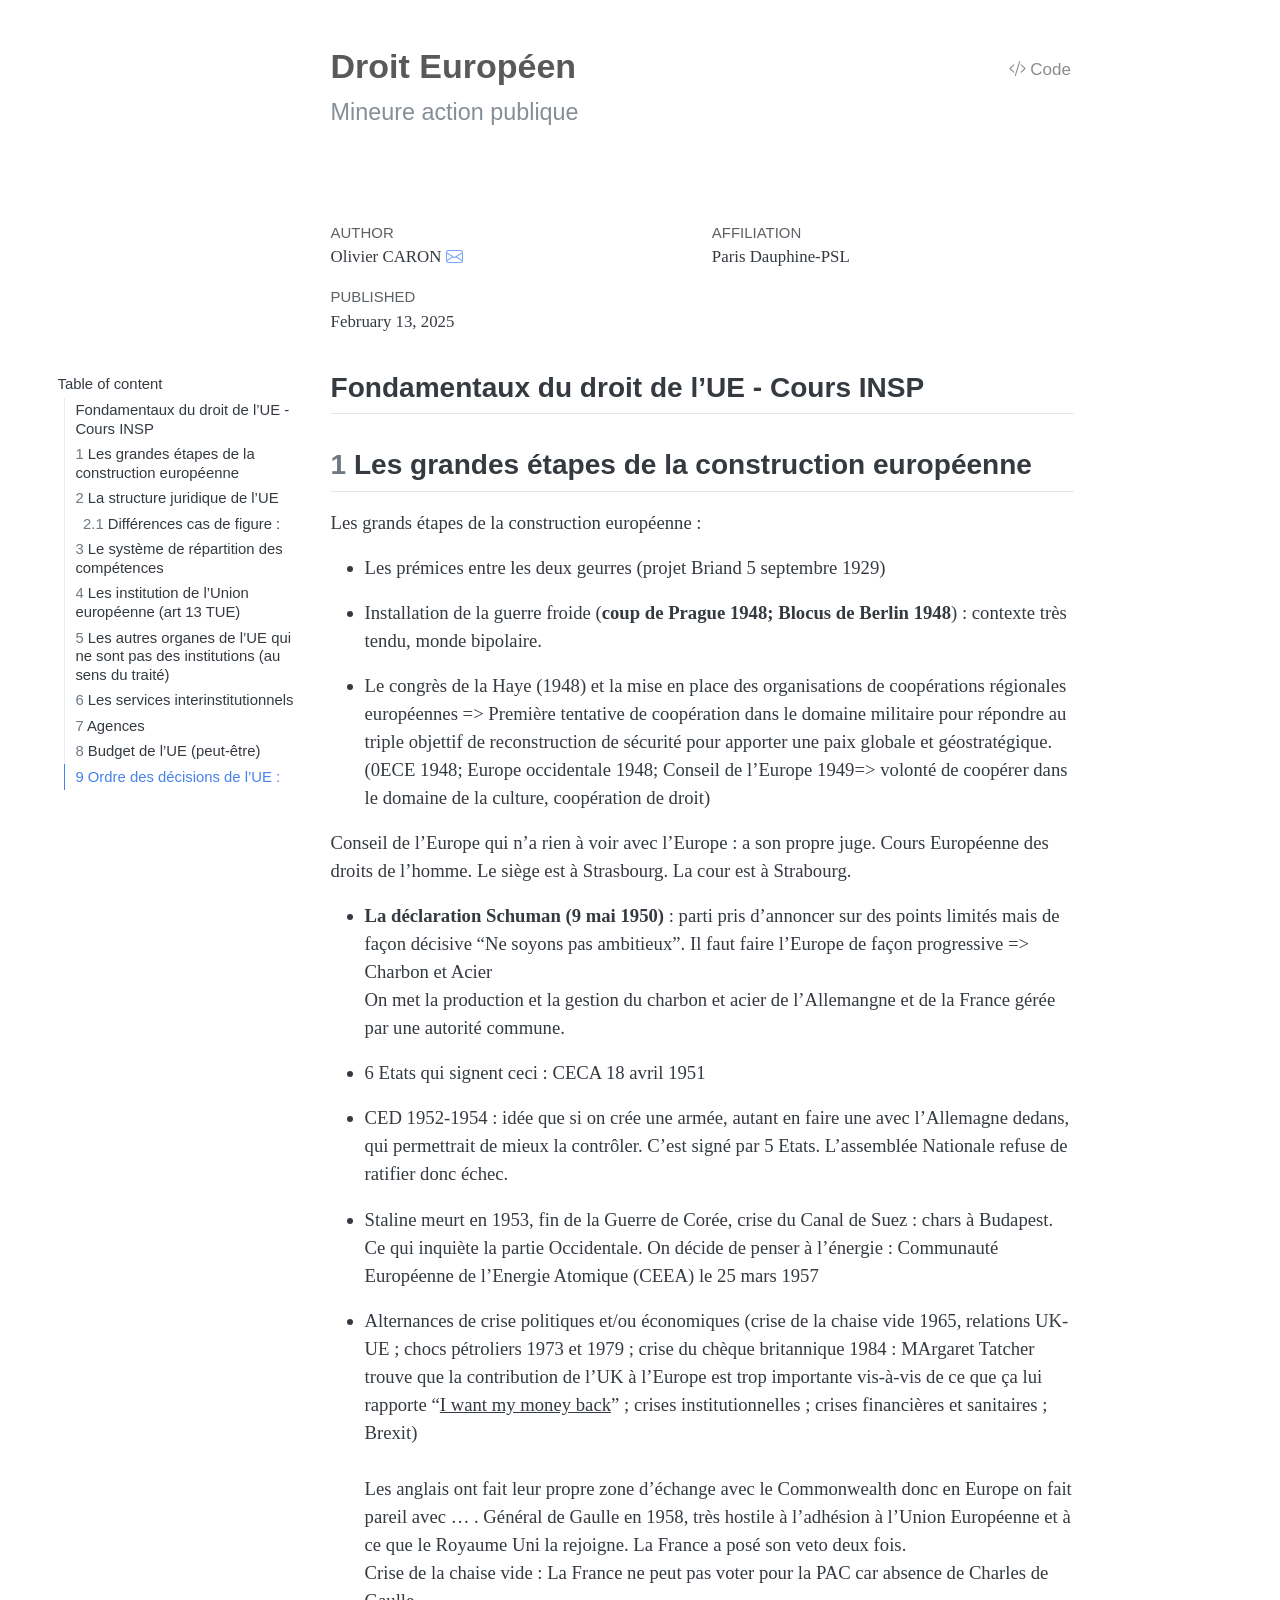
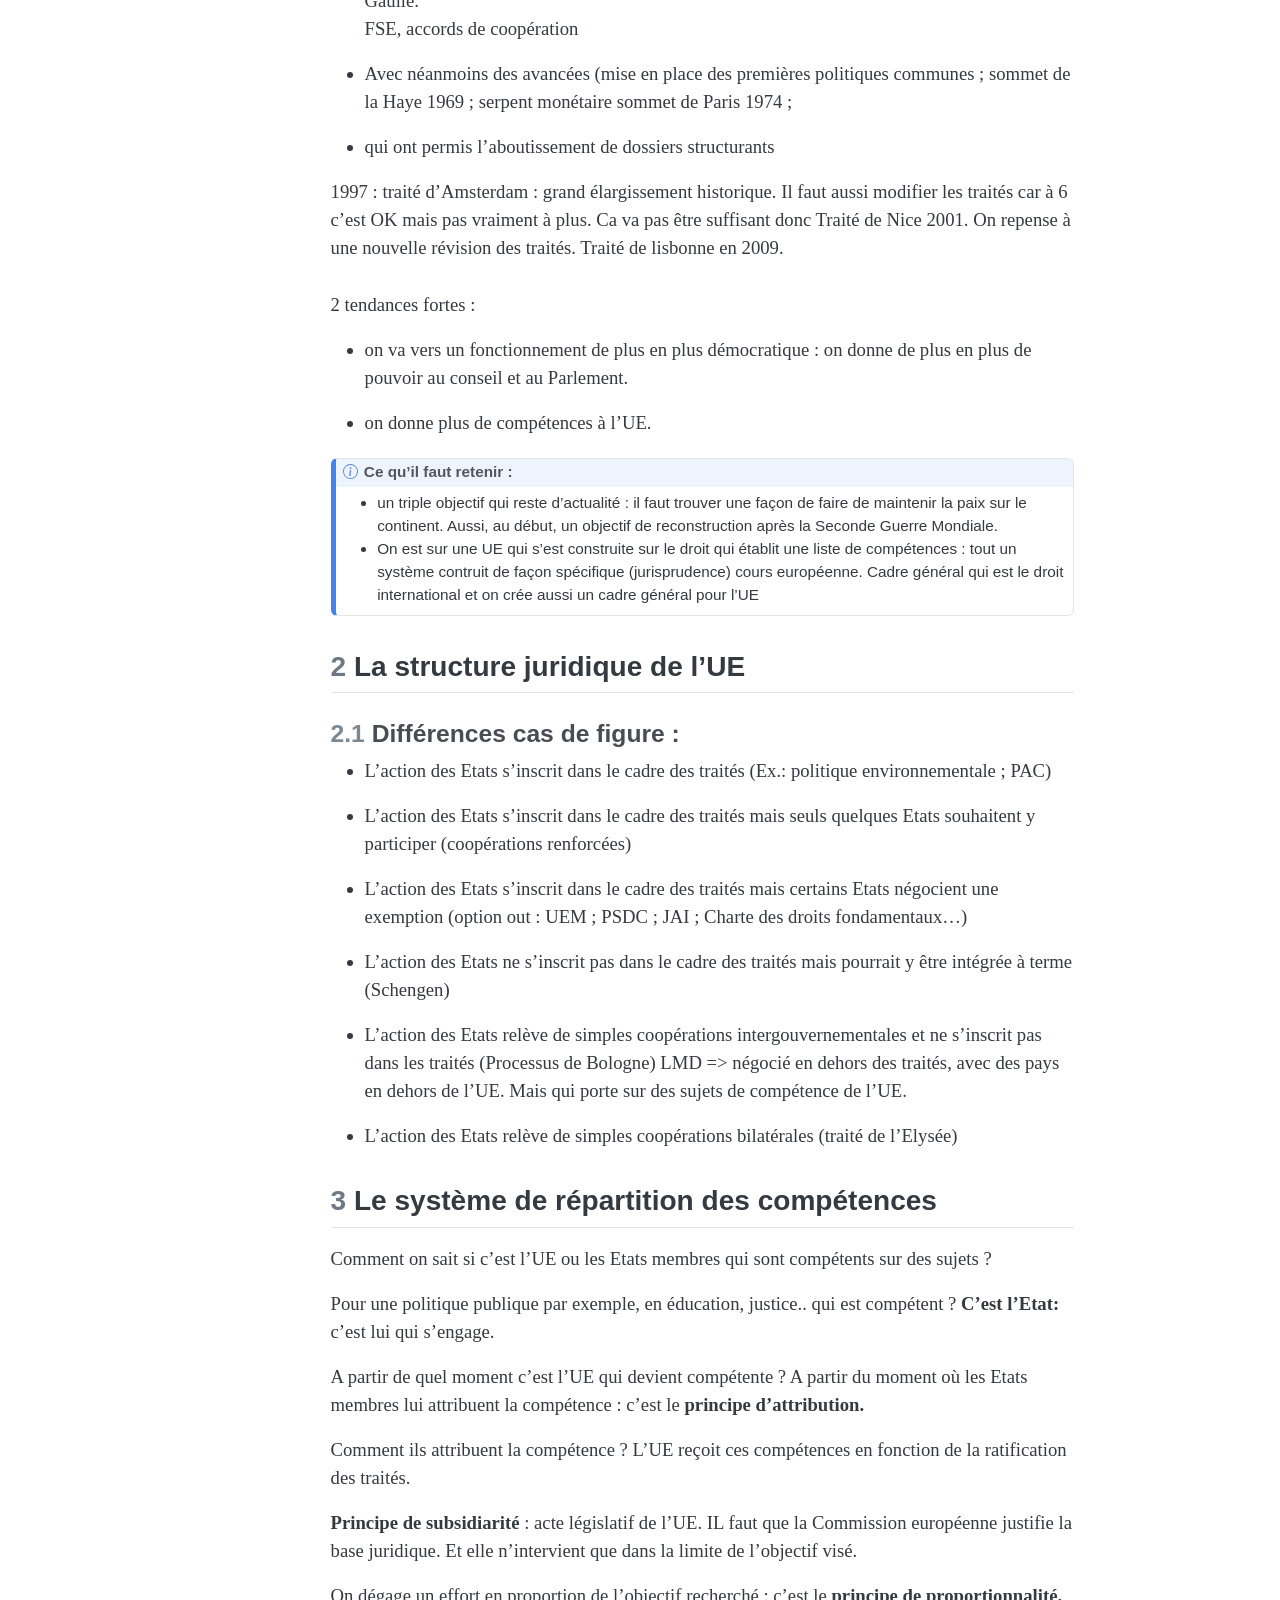
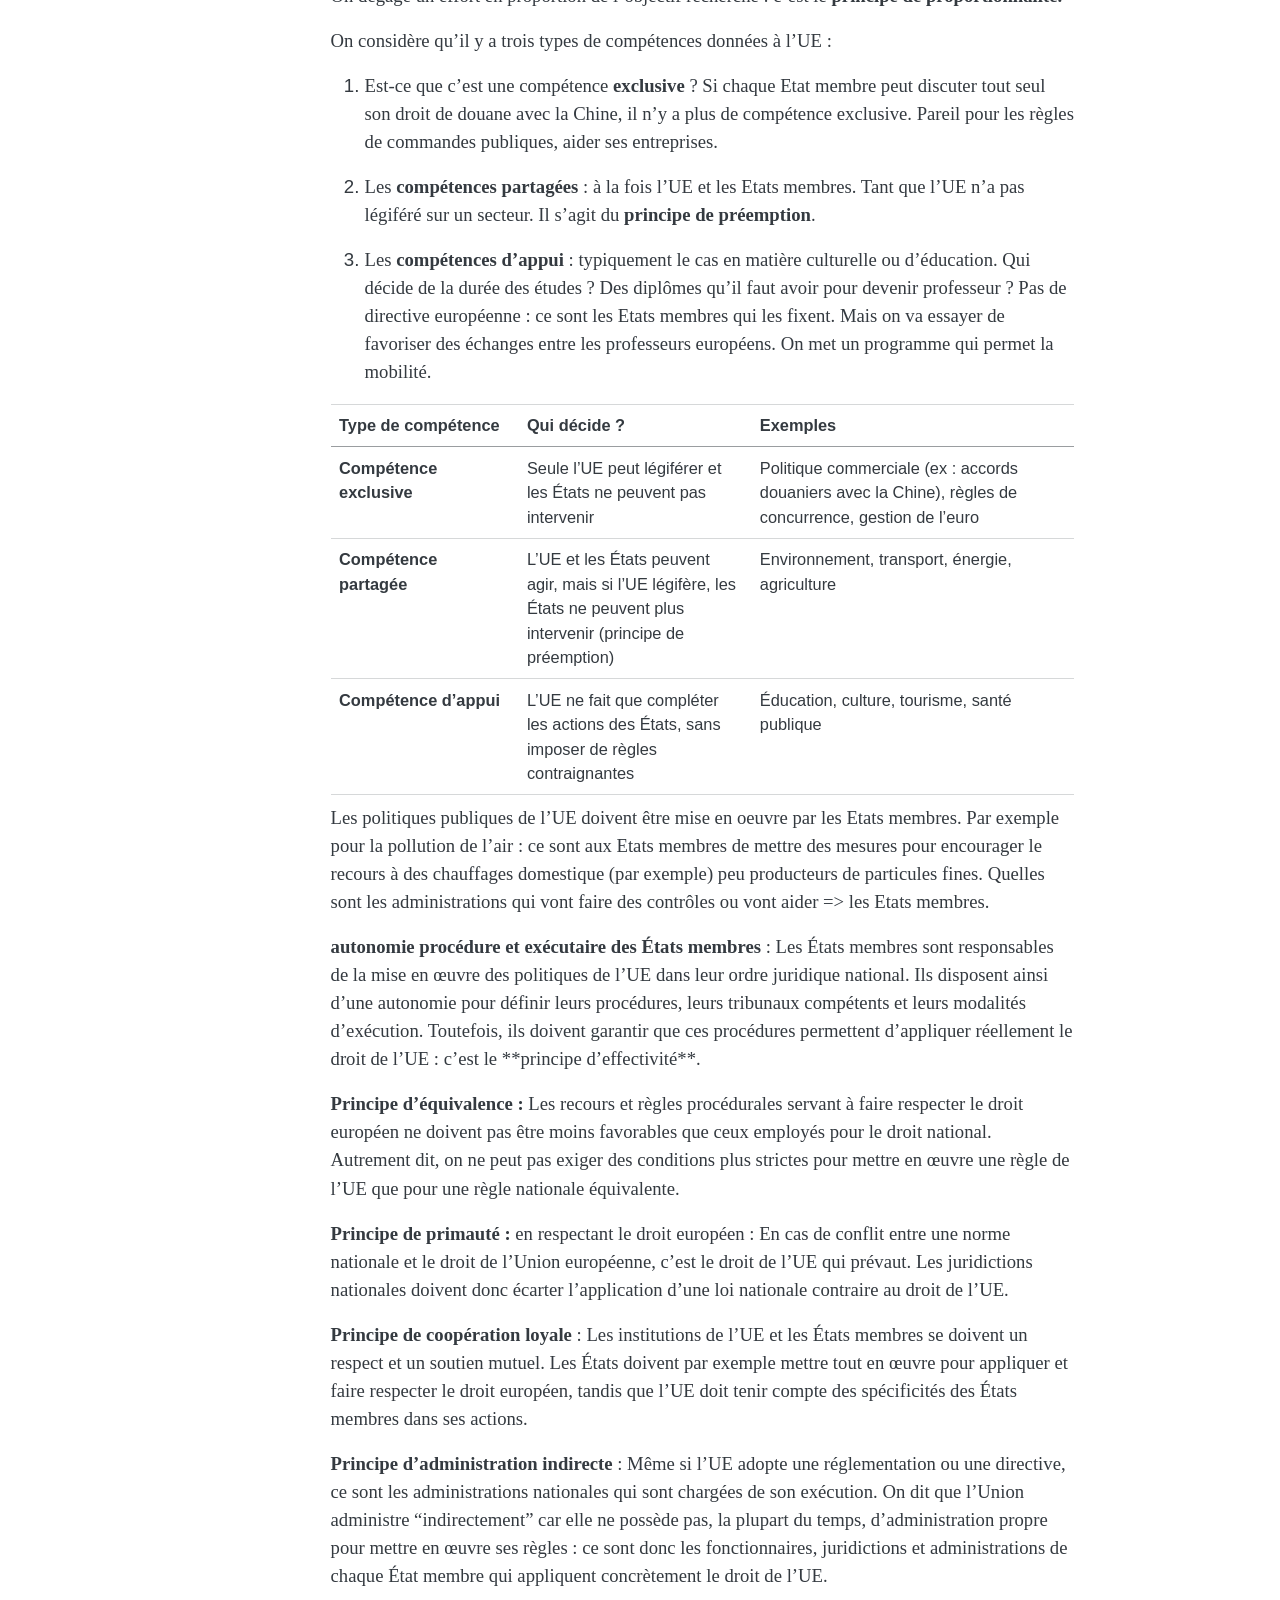
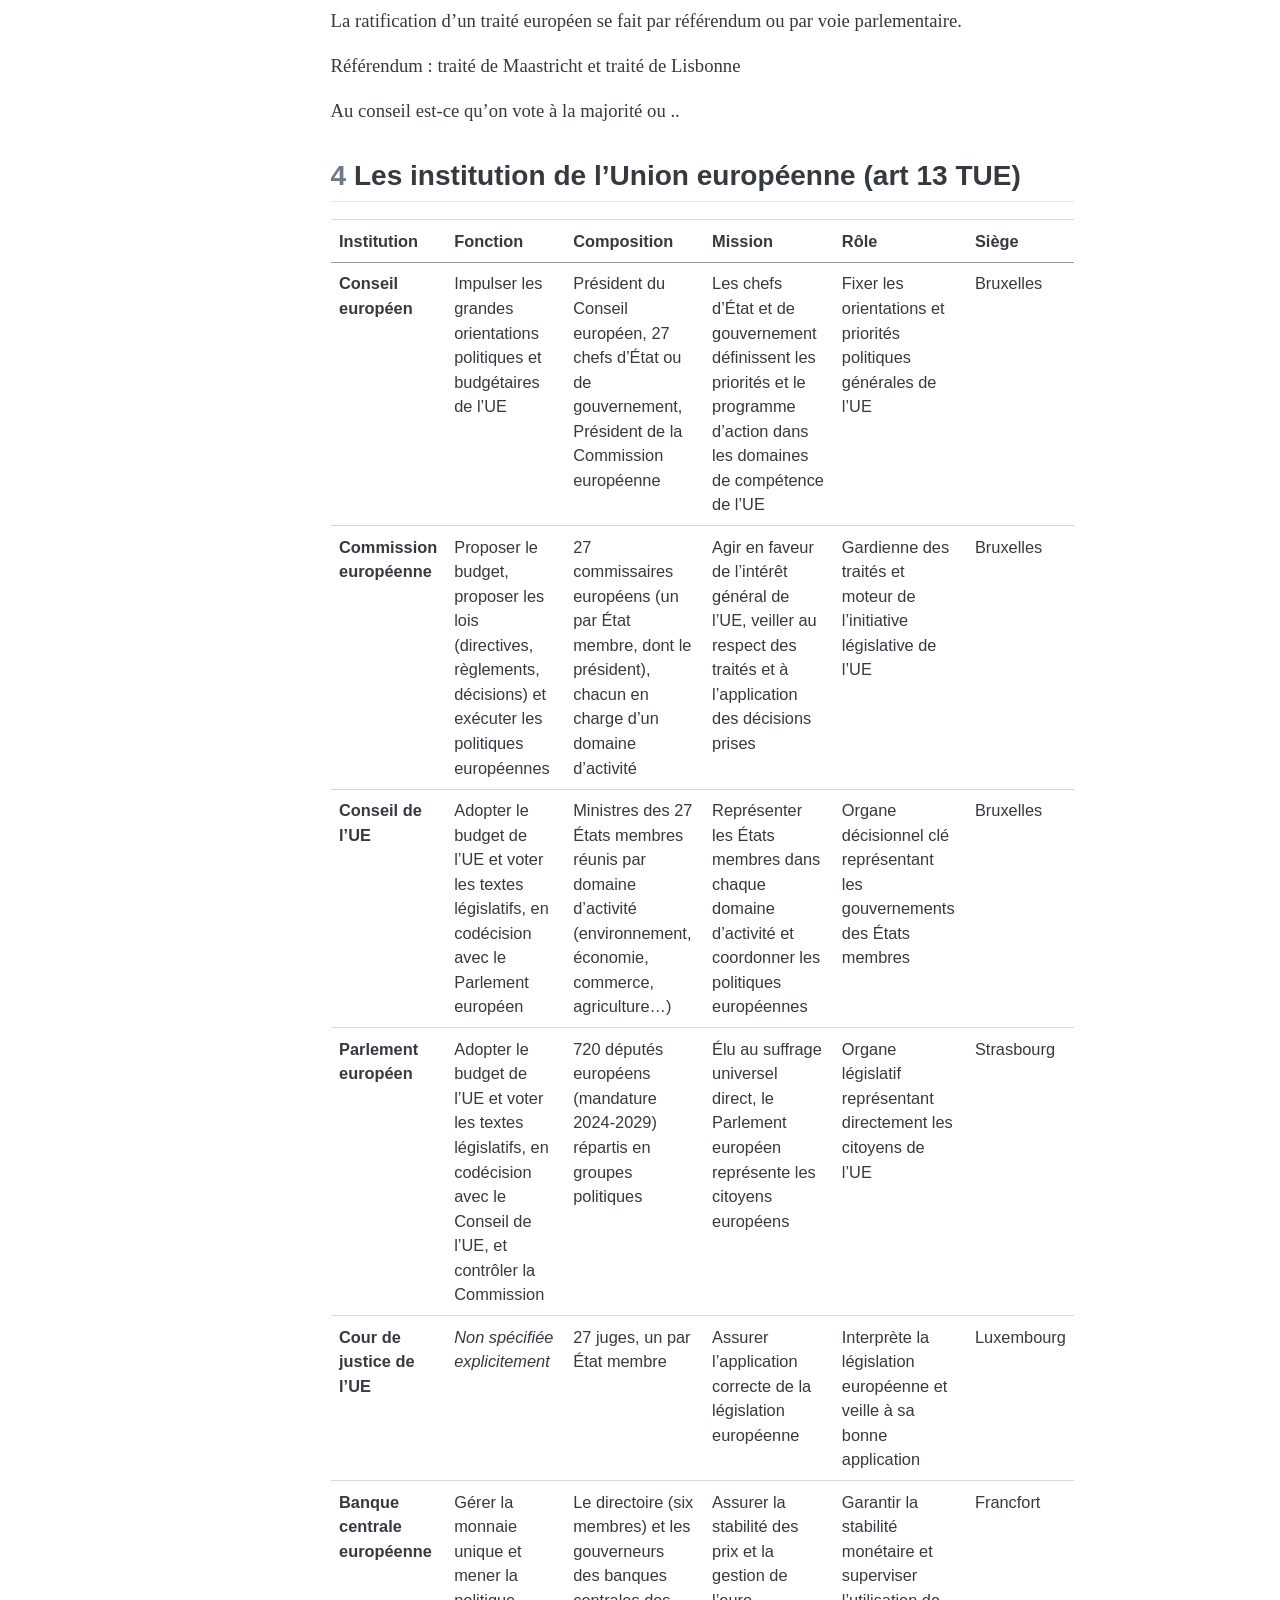
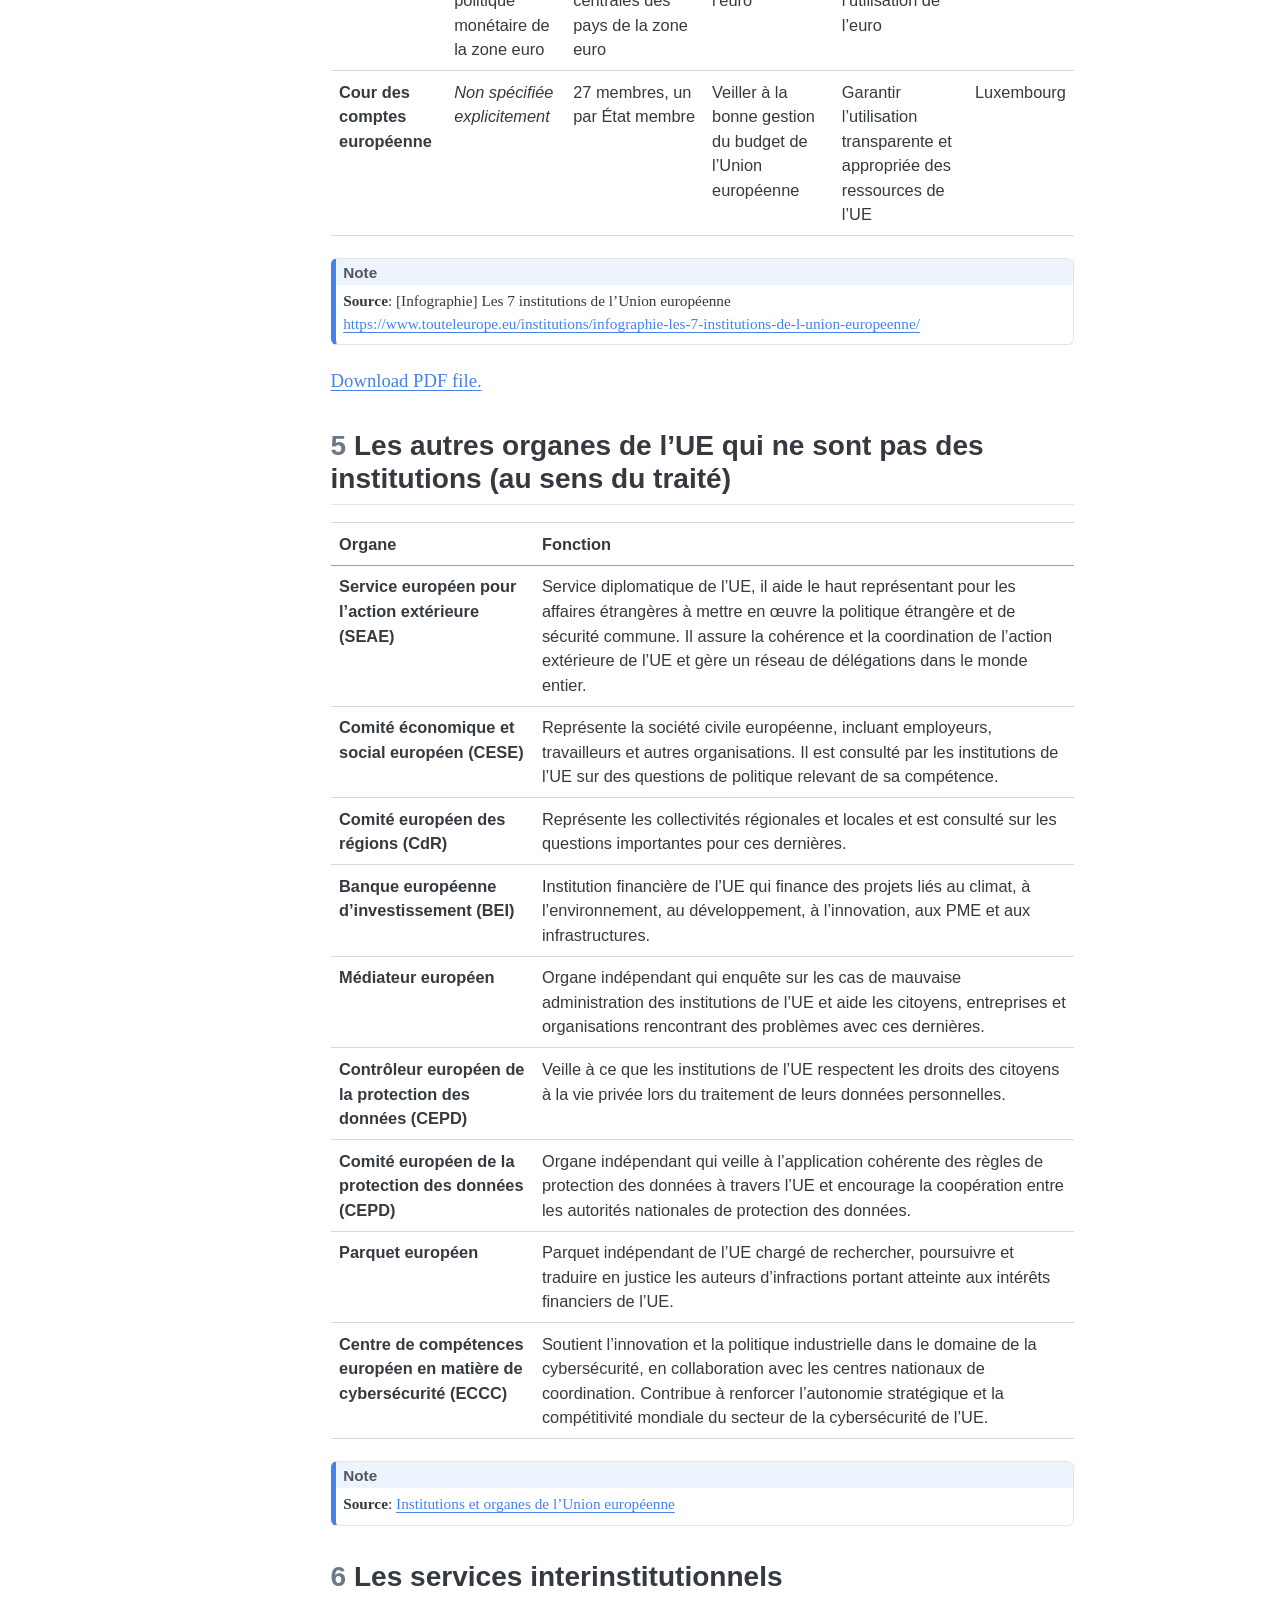
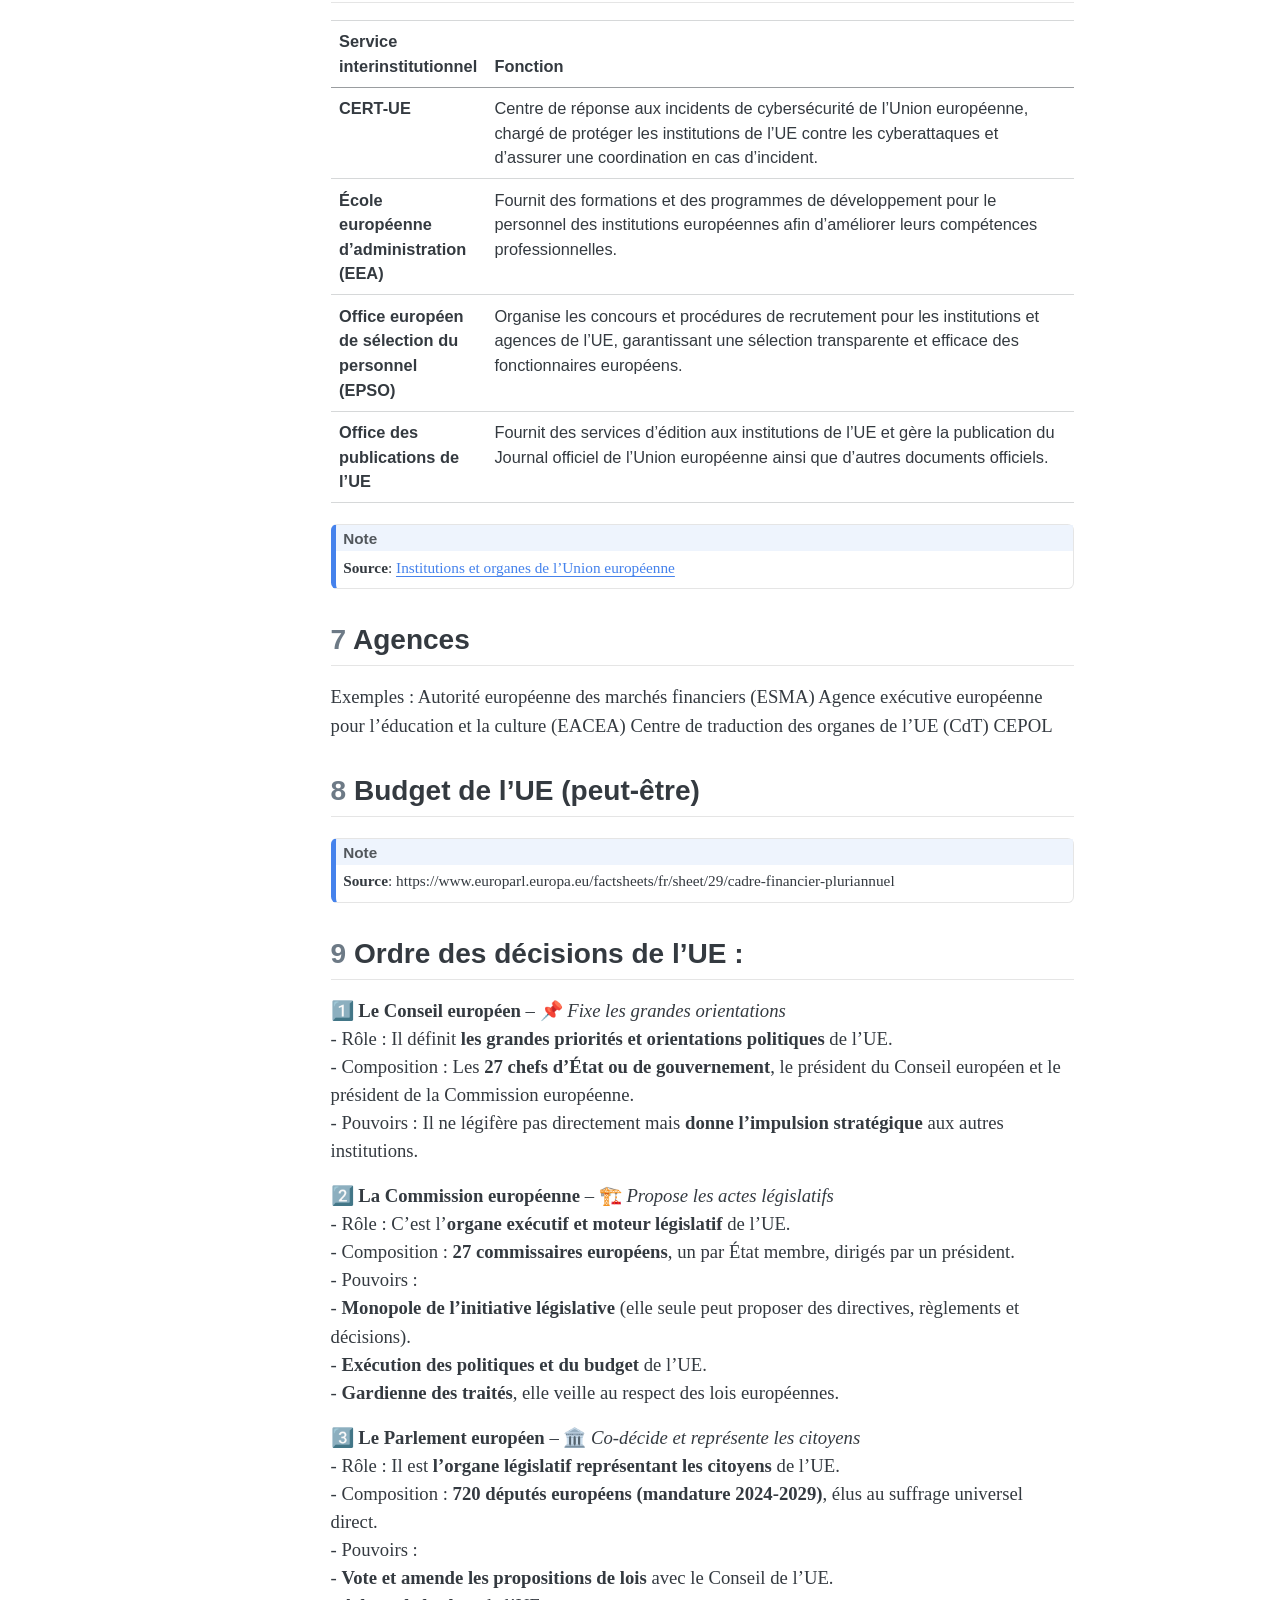
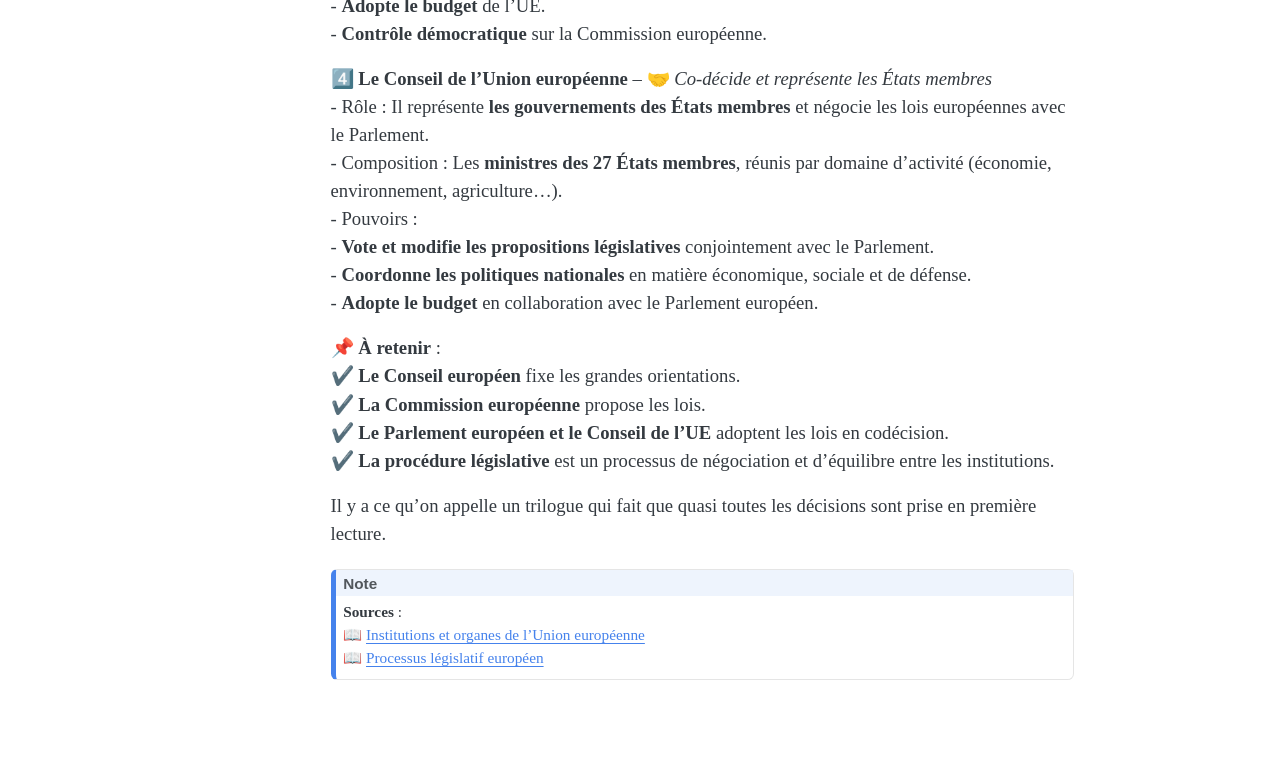
==== commit 6a761c11: "update cours" ====
--- a/droit_europeen/droit_europeen.html
+++ b/droit_europeen/droit_europeen.html
@@ -125,7 +125,11 @@
   </ul></li>
   <li><a href="#le-système-de-répartition-des-compétences" id="toc-le-système-de-répartition-des-compétences" class="nav-link" data-scroll-target="#le-système-de-répartition-des-compétences"><span class="header-section-number">3</span> Le système de répartition des compétences</a></li>
   <li><a href="#les-institution-de-lunion-européenne-art-13-tue" id="toc-les-institution-de-lunion-européenne-art-13-tue" class="nav-link" data-scroll-target="#les-institution-de-lunion-européenne-art-13-tue"><span class="header-section-number">4</span> Les institution de l’Union européenne (art 13 TUE)</a></li>
-  <li><a href="#les-autres-organes-de-lue" id="toc-les-autres-organes-de-lue" class="nav-link" data-scroll-target="#les-autres-organes-de-lue"><span class="header-section-number">5</span> Les autres organes de l’UE</a></li>
+  <li><a href="#les-autres-organes-de-lue-qui-ne-sont-pas-des-institutions-au-sens-du-traité" id="toc-les-autres-organes-de-lue-qui-ne-sont-pas-des-institutions-au-sens-du-traité" class="nav-link" data-scroll-target="#les-autres-organes-de-lue-qui-ne-sont-pas-des-institutions-au-sens-du-traité"><span class="header-section-number">5</span> Les autres organes de l’UE qui ne sont pas des institutions (au sens du traité)</a></li>
+  <li><a href="#les-services-interinstitutionnels" id="toc-les-services-interinstitutionnels" class="nav-link" data-scroll-target="#les-services-interinstitutionnels"><span class="header-section-number">6</span> Les services interinstitutionnels</a></li>
+  <li><a href="#agences" id="toc-agences" class="nav-link" data-scroll-target="#agences"><span class="header-section-number">7</span> Agences</a></li>
+  <li><a href="#budget-de-lue-peut-être" id="toc-budget-de-lue-peut-être" class="nav-link" data-scroll-target="#budget-de-lue-peut-être"><span class="header-section-number">8</span> Budget de l’UE (peut-être)</a></li>
+  <li><a href="#ordre-des-décisions-de-lue" id="toc-ordre-des-décisions-de-lue" class="nav-link" data-scroll-target="#ordre-des-décisions-de-lue"><span class="header-section-number">9</span> Ordre des décisions de l’UE :</a></li>
   </ul>
 </nav>
 </div>
@@ -353,8 +357,8 @@
 </div>
 <p><object data="data/infographie-les-sept-institutions-union-europeenne.pdf" type="application/pdf" width="100%" height="800"><a href="data/infographie-les-sept-institutions-union-europeenne.pdf" download="">Download PDF file.</a></object></p>
 </section>
-<section id="les-autres-organes-de-lue" class="level2" data-number="5">
-<h2 data-number="5" class="anchored" data-anchor-id="les-autres-organes-de-lue"><span class="header-section-number">5</span> Les autres organes de l’UE</h2>
+<section id="les-autres-organes-de-lue-qui-ne-sont-pas-des-institutions-au-sens-du-traité" class="level2" data-number="5">
+<h2 data-number="5" class="anchored" data-anchor-id="les-autres-organes-de-lue-qui-ne-sont-pas-des-institutions-au-sens-du-traité"><span class="header-section-number">5</span> Les autres organes de l’UE qui ne sont pas des institutions (au sens du traité)</h2>
 <table class="caption-top table">
 <colgroup>
 <col style="width: 27%">
@@ -416,6 +420,121 @@
 </div>
 <div class="callout-body-container callout-body">
 <p><strong>Source</strong>: <a href="https://european-union.europa.eu/institutions-law-budget/institutions-and-bodies/types-institutions-and-bodies_fr">Institutions et organes de l’Union européenne</a></p>
+</div>
+</div>
+</section>
+<section id="les-services-interinstitutionnels" class="level2" data-number="6">
+<h2 data-number="6" class="anchored" data-anchor-id="les-services-interinstitutionnels"><span class="header-section-number">6</span> Les services interinstitutionnels</h2>
+<table class="caption-top table">
+<colgroup>
+<col style="width: 20%">
+<col style="width: 79%">
+</colgroup>
+<thead>
+<tr class="header">
+<th>Service interinstitutionnel</th>
+<th>Fonction</th>
+</tr>
+</thead>
+<tbody>
+<tr class="odd">
+<td><strong>CERT-UE</strong></td>
+<td>Centre de réponse aux incidents de cybersécurité de l’Union européenne, chargé de protéger les institutions de l’UE contre les cyberattaques et d’assurer une coordination en cas d’incident.</td>
+</tr>
+<tr class="even">
+<td><strong>École européenne d’administration (EEA)</strong></td>
+<td>Fournit des formations et des programmes de développement pour le personnel des institutions européennes afin d’améliorer leurs compétences professionnelles.</td>
+</tr>
+<tr class="odd">
+<td><strong>Office européen de sélection du personnel (EPSO)</strong></td>
+<td>Organise les concours et procédures de recrutement pour les institutions et agences de l’UE, garantissant une sélection transparente et efficace des fonctionnaires européens.</td>
+</tr>
+<tr class="even">
+<td><strong>Office des publications de l’UE</strong></td>
+<td>Fournit des services d’édition aux institutions de l’UE et gère la publication du Journal officiel de l’Union européenne ainsi que d’autres documents officiels.</td>
+</tr>
+</tbody>
+</table>
+<div class="callout callout-style-default callout-note no-icon callout-titled">
+<div class="callout-header d-flex align-content-center">
+<div class="callout-icon-container">
+<i class="callout-icon no-icon"></i>
+</div>
+<div class="callout-title-container flex-fill">
+Note
+</div>
+</div>
+<div class="callout-body-container callout-body">
+<p><strong>Source</strong>: <a href="https://european-union.europa.eu/institutions-law-budget/institutions-and-bodies/types-institutions-and-bodies_fr">Institutions et organes de l’Union européenne</a></p>
+</div>
+</div>
+</section>
+<section id="agences" class="level2" data-number="7">
+<h2 data-number="7" class="anchored" data-anchor-id="agences"><span class="header-section-number">7</span> Agences</h2>
+<p>Exemples : Autorité européenne des marchés financiers (ESMA) Agence exécutive européenne pour l’éducation et la culture (EACEA) Centre de traduction des organes de l’UE (CdT) CEPOL</p>
+</section>
+<section id="budget-de-lue-peut-être" class="level2" data-number="8">
+<h2 data-number="8" class="anchored" data-anchor-id="budget-de-lue-peut-être"><span class="header-section-number">8</span> Budget de l’UE (peut-être)</h2>
+<div class="callout callout-style-default callout-note no-icon callout-titled">
+<div class="callout-header d-flex align-content-center">
+<div class="callout-icon-container">
+<i class="callout-icon no-icon"></i>
+</div>
+<div class="callout-title-container flex-fill">
+Note
+</div>
+</div>
+<div class="callout-body-container callout-body">
+<p><strong>Source</strong>: https://www.europarl.europa.eu/factsheets/fr/sheet/29/cadre-financier-pluriannuel</p>
+</div>
+</div>
+</section>
+<section id="ordre-des-décisions-de-lue" class="level2" data-number="9">
+<h2 data-number="9" class="anchored" data-anchor-id="ordre-des-décisions-de-lue"><span class="header-section-number">9</span> Ordre des décisions de l’UE :</h2>
+<p>1️⃣ <strong>Le Conseil européen</strong> – 📌 <em>Fixe les grandes orientations</em><br>
+- Rôle : Il définit <strong>les grandes priorités et orientations politiques</strong> de l’UE.<br>
+- Composition : Les <strong>27 chefs d’État ou de gouvernement</strong>, le président du Conseil européen et le président de la Commission européenne.<br>
+- Pouvoirs : Il ne légifère pas directement mais <strong>donne l’impulsion stratégique</strong> aux autres institutions.</p>
+<p>2️⃣ <strong>La Commission européenne</strong> – 🏗️ <em>Propose les actes législatifs</em><br>
+- Rôle : C’est l’<strong>organe exécutif et moteur législatif</strong> de l’UE.<br>
+- Composition : <strong>27 commissaires européens</strong>, un par État membre, dirigés par un président.<br>
+- Pouvoirs :<br>
+- <strong>Monopole de l’initiative législative</strong> (elle seule peut proposer des directives, règlements et décisions).<br>
+- <strong>Exécution des politiques et du budget</strong> de l’UE.<br>
+- <strong>Gardienne des traités</strong>, elle veille au respect des lois européennes.</p>
+<p>3️⃣ <strong>Le Parlement européen</strong> – 🏛️ <em>Co-décide et représente les citoyens</em><br>
+- Rôle : Il est <strong>l’organe législatif représentant les citoyens</strong> de l’UE.<br>
+- Composition : <strong>720 députés européens (mandature 2024-2029)</strong>, élus au suffrage universel direct.<br>
+- Pouvoirs :<br>
+- <strong>Vote et amende les propositions de lois</strong> avec le Conseil de l’UE.<br>
+- <strong>Adopte le budget</strong> de l’UE.<br>
+- <strong>Contrôle démocratique</strong> sur la Commission européenne.</p>
+<p>4️⃣ <strong>Le Conseil de l’Union européenne</strong> – 🤝 <em>Co-décide et représente les États membres</em><br>
+- Rôle : Il représente <strong>les gouvernements des États membres</strong> et négocie les lois européennes avec le Parlement.<br>
+- Composition : Les <strong>ministres des 27 États membres</strong>, réunis par domaine d’activité (économie, environnement, agriculture…).<br>
+- Pouvoirs :<br>
+- <strong>Vote et modifie les propositions législatives</strong> conjointement avec le Parlement.<br>
+- <strong>Coordonne les politiques nationales</strong> en matière économique, sociale et de défense.<br>
+- <strong>Adopte le budget</strong> en collaboration avec le Parlement européen.</p>
+<p>📌 <strong>À retenir</strong> :<br>
+✔️ <strong>Le Conseil européen</strong> fixe les grandes orientations.<br>
+✔️ <strong>La Commission européenne</strong> propose les lois.<br>
+✔️ <strong>Le Parlement européen et le Conseil de l’UE</strong> adoptent les lois en codécision.<br>
+✔️ <strong>La procédure législative</strong> est un processus de négociation et d’équilibre entre les institutions.</p>
+<p>Il y a ce qu’on appelle un trilogue qui fait que quasi toutes les décisions sont prise en première lecture.</p>
+<div class="callout callout-style-default callout-note no-icon callout-titled">
+<div class="callout-header d-flex align-content-center">
+<div class="callout-icon-container">
+<i class="callout-icon no-icon"></i>
+</div>
+<div class="callout-title-container flex-fill">
+Note
+</div>
+</div>
+<div class="callout-body-container callout-body">
+<p><strong>Sources</strong> :<br>
+📖 <a href="https://european-union.europa.eu/institutions-law-budget/institutions-and-bodies/types-institutions-and-bodies_fr">Institutions et organes de l’Union européenne</a><br>
+📖 <a href="https://www.europarl.europa.eu/about-parliament/fr/powers-and-procedures/legislative-powers">Processus législatif européen</a></p>
 </div>
 </div>
 <!-- -->
@@ -1068,7 +1187,7 @@
 <span id="cb1-174"><a href="#cb1-174" aria-hidden="true" tabindex="-1"></a></span>
 <span id="cb1-175"><a href="#cb1-175" aria-hidden="true" tabindex="-1"></a>{{&lt; pdf data/infographie-les-sept-institutions-union-europeenne.pdf width=100% height=800 &gt;}}</span>
 <span id="cb1-176"><a href="#cb1-176" aria-hidden="true" tabindex="-1"></a></span>
-<span id="cb1-177"><a href="#cb1-177" aria-hidden="true" tabindex="-1"></a><span class="fu">## Les autres organes de l'UE</span></span>
+<span id="cb1-177"><a href="#cb1-177" aria-hidden="true" tabindex="-1"></a><span class="fu">## Les autres organes de l'UE qui ne sont pas des institutions (au sens du traité)</span></span>
 <span id="cb1-178"><a href="#cb1-178" aria-hidden="true" tabindex="-1"></a></span>
 <span id="cb1-179"><a href="#cb1-179" aria-hidden="true" tabindex="-1"></a>| Organe                                         | Fonction |</span>
 <span id="cb1-180"><a href="#cb1-180" aria-hidden="true" tabindex="-1"></a>|-----------------------------------------------|------------------------------------------------------------------------------------------------------------------------------|</span>
@@ -1084,7 +1203,86 @@
 <span id="cb1-190"><a href="#cb1-190" aria-hidden="true" tabindex="-1"></a></span>
 <span id="cb1-191"><a href="#cb1-191" aria-hidden="true" tabindex="-1"></a>:::{.callout-note icon=false}</span>
 <span id="cb1-192"><a href="#cb1-192" aria-hidden="true" tabindex="-1"></a>**Source**: <span class="co">[</span><span class="ot">Institutions et organes de l'Union européenne</span><span class="co">](https://european-union.europa.eu/institutions-law-budget/institutions-and-bodies/types-institutions-and-bodies_fr)</span></span>
-<span id="cb1-193"><a href="#cb1-193" aria-hidden="true" tabindex="-1"></a>:::</span></code><button title="Copy to Clipboard" class="code-copy-button" data-in-quarto-modal=""><i class="bi"></i></button></pre></div>
+<span id="cb1-193"><a href="#cb1-193" aria-hidden="true" tabindex="-1"></a>:::</span>
+<span id="cb1-194"><a href="#cb1-194" aria-hidden="true" tabindex="-1"></a></span>
+<span id="cb1-195"><a href="#cb1-195" aria-hidden="true" tabindex="-1"></a><span class="fu">## Les services interinstitutionnels</span></span>
+<span id="cb1-196"><a href="#cb1-196" aria-hidden="true" tabindex="-1"></a></span>
+<span id="cb1-197"><a href="#cb1-197" aria-hidden="true" tabindex="-1"></a>| Service interinstitutionnel | Fonction |</span>
+<span id="cb1-198"><a href="#cb1-198" aria-hidden="true" tabindex="-1"></a>|----------------------------|------------------------------------------------------------------------------------------------------------|</span>
+<span id="cb1-199"><a href="#cb1-199" aria-hidden="true" tabindex="-1"></a>| **CERT-UE** | Centre de réponse aux incidents de cybersécurité de l’Union européenne, chargé de protéger les institutions de l’UE contre les cyberattaques et d’assurer une coordination en cas d’incident. |</span>
+<span id="cb1-200"><a href="#cb1-200" aria-hidden="true" tabindex="-1"></a>| **École européenne d’administration (EEA)** | Fournit des formations et des programmes de développement pour le personnel des institutions européennes afin d'améliorer leurs compétences professionnelles. |</span>
+<span id="cb1-201"><a href="#cb1-201" aria-hidden="true" tabindex="-1"></a>| **Office européen de sélection du personnel (EPSO)** | Organise les concours et procédures de recrutement pour les institutions et agences de l’UE, garantissant une sélection transparente et efficace des fonctionnaires européens. |</span>
+<span id="cb1-202"><a href="#cb1-202" aria-hidden="true" tabindex="-1"></a>| **Office des publications de l’UE** | Fournit des services d’édition aux institutions de l’UE et gère la publication du Journal officiel de l’Union européenne ainsi que d’autres documents officiels. |</span>
+<span id="cb1-203"><a href="#cb1-203" aria-hidden="true" tabindex="-1"></a></span>
+<span id="cb1-204"><a href="#cb1-204" aria-hidden="true" tabindex="-1"></a>:::{.callout-note icon=false}</span>
+<span id="cb1-205"><a href="#cb1-205" aria-hidden="true" tabindex="-1"></a>**Source**: <span class="co">[</span><span class="ot">Institutions et organes de l'Union européenne</span><span class="co">](https://european-union.europa.eu/institutions-law-budget/institutions-and-bodies/types-institutions-and-bodies_fr)</span></span>
+<span id="cb1-206"><a href="#cb1-206" aria-hidden="true" tabindex="-1"></a>:::</span>
+<span id="cb1-207"><a href="#cb1-207" aria-hidden="true" tabindex="-1"></a></span>
+<span id="cb1-208"><a href="#cb1-208" aria-hidden="true" tabindex="-1"></a><span class="fu">## Agences</span></span>
+<span id="cb1-209"><a href="#cb1-209" aria-hidden="true" tabindex="-1"></a></span>
+<span id="cb1-210"><a href="#cb1-210" aria-hidden="true" tabindex="-1"></a>Exemples : </span>
+<span id="cb1-211"><a href="#cb1-211" aria-hidden="true" tabindex="-1"></a>Autorité européenne des marchés financiers (ESMA)</span>
+<span id="cb1-212"><a href="#cb1-212" aria-hidden="true" tabindex="-1"></a>Agence exécutive européenne pour l'éducation et la culture (EACEA)</span>
+<span id="cb1-213"><a href="#cb1-213" aria-hidden="true" tabindex="-1"></a>Centre de traduction des organes de l'UE (CdT)</span>
+<span id="cb1-214"><a href="#cb1-214" aria-hidden="true" tabindex="-1"></a>CEPOL</span>
+<span id="cb1-215"><a href="#cb1-215" aria-hidden="true" tabindex="-1"></a></span>
+<span id="cb1-216"><a href="#cb1-216" aria-hidden="true" tabindex="-1"></a><span class="fu">## Budget de l'UE (peut-être)</span></span>
+<span id="cb1-217"><a href="#cb1-217" aria-hidden="true" tabindex="-1"></a></span>
+<span id="cb1-218"><a href="#cb1-218" aria-hidden="true" tabindex="-1"></a>:::{.callout-note icon=false}</span>
+<span id="cb1-219"><a href="#cb1-219" aria-hidden="true" tabindex="-1"></a>**Source**: </span>
+<span id="cb1-220"><a href="#cb1-220" aria-hidden="true" tabindex="-1"></a>https://www.europarl.europa.eu/factsheets/fr/sheet/29/cadre-financier-pluriannuel</span>
+<span id="cb1-221"><a href="#cb1-221" aria-hidden="true" tabindex="-1"></a>:::</span>
+<span id="cb1-222"><a href="#cb1-222" aria-hidden="true" tabindex="-1"></a></span>
+<span id="cb1-223"><a href="#cb1-223" aria-hidden="true" tabindex="-1"></a></span>
+<span id="cb1-224"><a href="#cb1-224" aria-hidden="true" tabindex="-1"></a></span>
+<span id="cb1-225"><a href="#cb1-225" aria-hidden="true" tabindex="-1"></a></span>
+<span id="cb1-226"><a href="#cb1-226" aria-hidden="true" tabindex="-1"></a><span class="fu">## Ordre des décisions de l'UE :</span></span>
+<span id="cb1-227"><a href="#cb1-227" aria-hidden="true" tabindex="-1"></a></span>
+<span id="cb1-228"><a href="#cb1-228" aria-hidden="true" tabindex="-1"></a>1️⃣ **Le Conseil européen** – 📌 *Fixe les grandes orientations*  </span>
+<span id="cb1-229"><a href="#cb1-229" aria-hidden="true" tabindex="-1"></a><span class="ss">   - </span>Rôle : Il définit **les grandes priorités et orientations politiques** de l'UE.  </span>
+<span id="cb1-230"><a href="#cb1-230" aria-hidden="true" tabindex="-1"></a><span class="ss">   - </span>Composition : Les **27 chefs d'État ou de gouvernement**, le président du Conseil européen et le président de la Commission européenne.  </span>
+<span id="cb1-231"><a href="#cb1-231" aria-hidden="true" tabindex="-1"></a><span class="ss">   - </span>Pouvoirs : Il ne légifère pas directement mais **donne l’impulsion stratégique** aux autres institutions.  </span>
+<span id="cb1-232"><a href="#cb1-232" aria-hidden="true" tabindex="-1"></a></span>
+<span id="cb1-233"><a href="#cb1-233" aria-hidden="true" tabindex="-1"></a>2️⃣ **La Commission européenne** – 🏗️ *Propose les actes législatifs*  </span>
+<span id="cb1-234"><a href="#cb1-234" aria-hidden="true" tabindex="-1"></a><span class="ss">   - </span>Rôle : C’est l’**organe exécutif et moteur législatif** de l’UE.  </span>
+<span id="cb1-235"><a href="#cb1-235" aria-hidden="true" tabindex="-1"></a><span class="ss">   - </span>Composition : **27 commissaires européens**, un par État membre, dirigés par un président.  </span>
+<span id="cb1-236"><a href="#cb1-236" aria-hidden="true" tabindex="-1"></a><span class="ss">   - </span>Pouvoirs :  </span>
+<span id="cb1-237"><a href="#cb1-237" aria-hidden="true" tabindex="-1"></a><span class="ss">     - </span>**Monopole de l’initiative législative** (elle seule peut proposer des directives, règlements et décisions).  </span>
+<span id="cb1-238"><a href="#cb1-238" aria-hidden="true" tabindex="-1"></a><span class="ss">     - </span>**Exécution des politiques et du budget** de l’UE.  </span>
+<span id="cb1-239"><a href="#cb1-239" aria-hidden="true" tabindex="-1"></a><span class="ss">     - </span>**Gardienne des traités**, elle veille au respect des lois européennes.  </span>
+<span id="cb1-240"><a href="#cb1-240" aria-hidden="true" tabindex="-1"></a></span>
+<span id="cb1-241"><a href="#cb1-241" aria-hidden="true" tabindex="-1"></a>3️⃣ **Le Parlement européen** – 🏛️ *Co-décide et représente les citoyens*  </span>
+<span id="cb1-242"><a href="#cb1-242" aria-hidden="true" tabindex="-1"></a><span class="ss">   - </span>Rôle : Il est **l’organe législatif représentant les citoyens** de l’UE.  </span>
+<span id="cb1-243"><a href="#cb1-243" aria-hidden="true" tabindex="-1"></a><span class="ss">   - </span>Composition : **720 députés européens (mandature 2024-2029)**, élus au suffrage universel direct.  </span>
+<span id="cb1-244"><a href="#cb1-244" aria-hidden="true" tabindex="-1"></a><span class="ss">   - </span>Pouvoirs :  </span>
+<span id="cb1-245"><a href="#cb1-245" aria-hidden="true" tabindex="-1"></a><span class="ss">     - </span>**Vote et amende les propositions de lois** avec le Conseil de l’UE.  </span>
+<span id="cb1-246"><a href="#cb1-246" aria-hidden="true" tabindex="-1"></a><span class="ss">     - </span>**Adopte le budget** de l’UE.  </span>
+<span id="cb1-247"><a href="#cb1-247" aria-hidden="true" tabindex="-1"></a><span class="ss">     - </span>**Contrôle démocratique** sur la Commission européenne.  </span>
+<span id="cb1-248"><a href="#cb1-248" aria-hidden="true" tabindex="-1"></a></span>
+<span id="cb1-249"><a href="#cb1-249" aria-hidden="true" tabindex="-1"></a>4️⃣ **Le Conseil de l’Union européenne** – 🤝 *Co-décide et représente les États membres*  </span>
+<span id="cb1-250"><a href="#cb1-250" aria-hidden="true" tabindex="-1"></a><span class="ss">   - </span>Rôle : Il représente **les gouvernements des États membres** et négocie les lois européennes avec le Parlement.  </span>
+<span id="cb1-251"><a href="#cb1-251" aria-hidden="true" tabindex="-1"></a><span class="ss">   - </span>Composition : Les **ministres des 27 États membres**, réunis par domaine d’activité (économie, environnement, agriculture…).  </span>
+<span id="cb1-252"><a href="#cb1-252" aria-hidden="true" tabindex="-1"></a><span class="ss">   - </span>Pouvoirs :  </span>
+<span id="cb1-253"><a href="#cb1-253" aria-hidden="true" tabindex="-1"></a><span class="ss">     - </span>**Vote et modifie les propositions législatives** conjointement avec le Parlement.  </span>
+<span id="cb1-254"><a href="#cb1-254" aria-hidden="true" tabindex="-1"></a><span class="ss">     - </span>**Coordonne les politiques nationales** en matière économique, sociale et de défense.  </span>
+<span id="cb1-255"><a href="#cb1-255" aria-hidden="true" tabindex="-1"></a><span class="ss">     - </span>**Adopte le budget** en collaboration avec le Parlement européen.  </span>
+<span id="cb1-256"><a href="#cb1-256" aria-hidden="true" tabindex="-1"></a>     </span>
+<span id="cb1-257"><a href="#cb1-257" aria-hidden="true" tabindex="-1"></a>📌 **À retenir** :  </span>
+<span id="cb1-258"><a href="#cb1-258" aria-hidden="true" tabindex="-1"></a>✔️ **Le Conseil européen** fixe les grandes orientations.  </span>
+<span id="cb1-259"><a href="#cb1-259" aria-hidden="true" tabindex="-1"></a>✔️ **La Commission européenne** propose les lois.  </span>
+<span id="cb1-260"><a href="#cb1-260" aria-hidden="true" tabindex="-1"></a>✔️ **Le Parlement européen et le Conseil de l’UE** adoptent les lois en codécision.  </span>
+<span id="cb1-261"><a href="#cb1-261" aria-hidden="true" tabindex="-1"></a>✔️ **La procédure législative** est un processus de négociation et d'équilibre entre les institutions.  </span>
+<span id="cb1-262"><a href="#cb1-262" aria-hidden="true" tabindex="-1"></a></span>
+<span id="cb1-263"><a href="#cb1-263" aria-hidden="true" tabindex="-1"></a>Il y a ce qu'on appelle un trilogue qui fait que quasi toutes les décisions sont prise en première lecture.</span>
+<span id="cb1-264"><a href="#cb1-264" aria-hidden="true" tabindex="-1"></a></span>
+<span id="cb1-265"><a href="#cb1-265" aria-hidden="true" tabindex="-1"></a>:::{.callout-note icon=false}</span>
+<span id="cb1-266"><a href="#cb1-266" aria-hidden="true" tabindex="-1"></a>**Sources** :  </span>
+<span id="cb1-267"><a href="#cb1-267" aria-hidden="true" tabindex="-1"></a>📖 <span class="co">[</span><span class="ot">Institutions et organes de l'Union européenne</span><span class="co">](https://european-union.europa.eu/institutions-law-budget/institutions-and-bodies/types-institutions-and-bodies_fr)</span>  </span>
+<span id="cb1-268"><a href="#cb1-268" aria-hidden="true" tabindex="-1"></a>📖 <span class="co">[</span><span class="ot">Processus législatif européen</span><span class="co">](https://www.europarl.europa.eu/about-parliament/fr/powers-and-procedures/legislative-powers)</span></span>
+<span id="cb1-269"><a href="#cb1-269" aria-hidden="true" tabindex="-1"></a>:::</span>
+<span id="cb1-270"><a href="#cb1-270" aria-hidden="true" tabindex="-1"></a></span>
+<span id="cb1-271"><a href="#cb1-271" aria-hidden="true" tabindex="-1"></a></span>
+<span id="cb1-272"><a href="#cb1-272" aria-hidden="true" tabindex="-1"></a></span></code><button title="Copy to Clipboard" class="code-copy-button" data-in-quarto-modal=""><i class="bi"></i></button></pre></div>
 </div></div></div></div></div>
 </div> <!-- /content -->
 
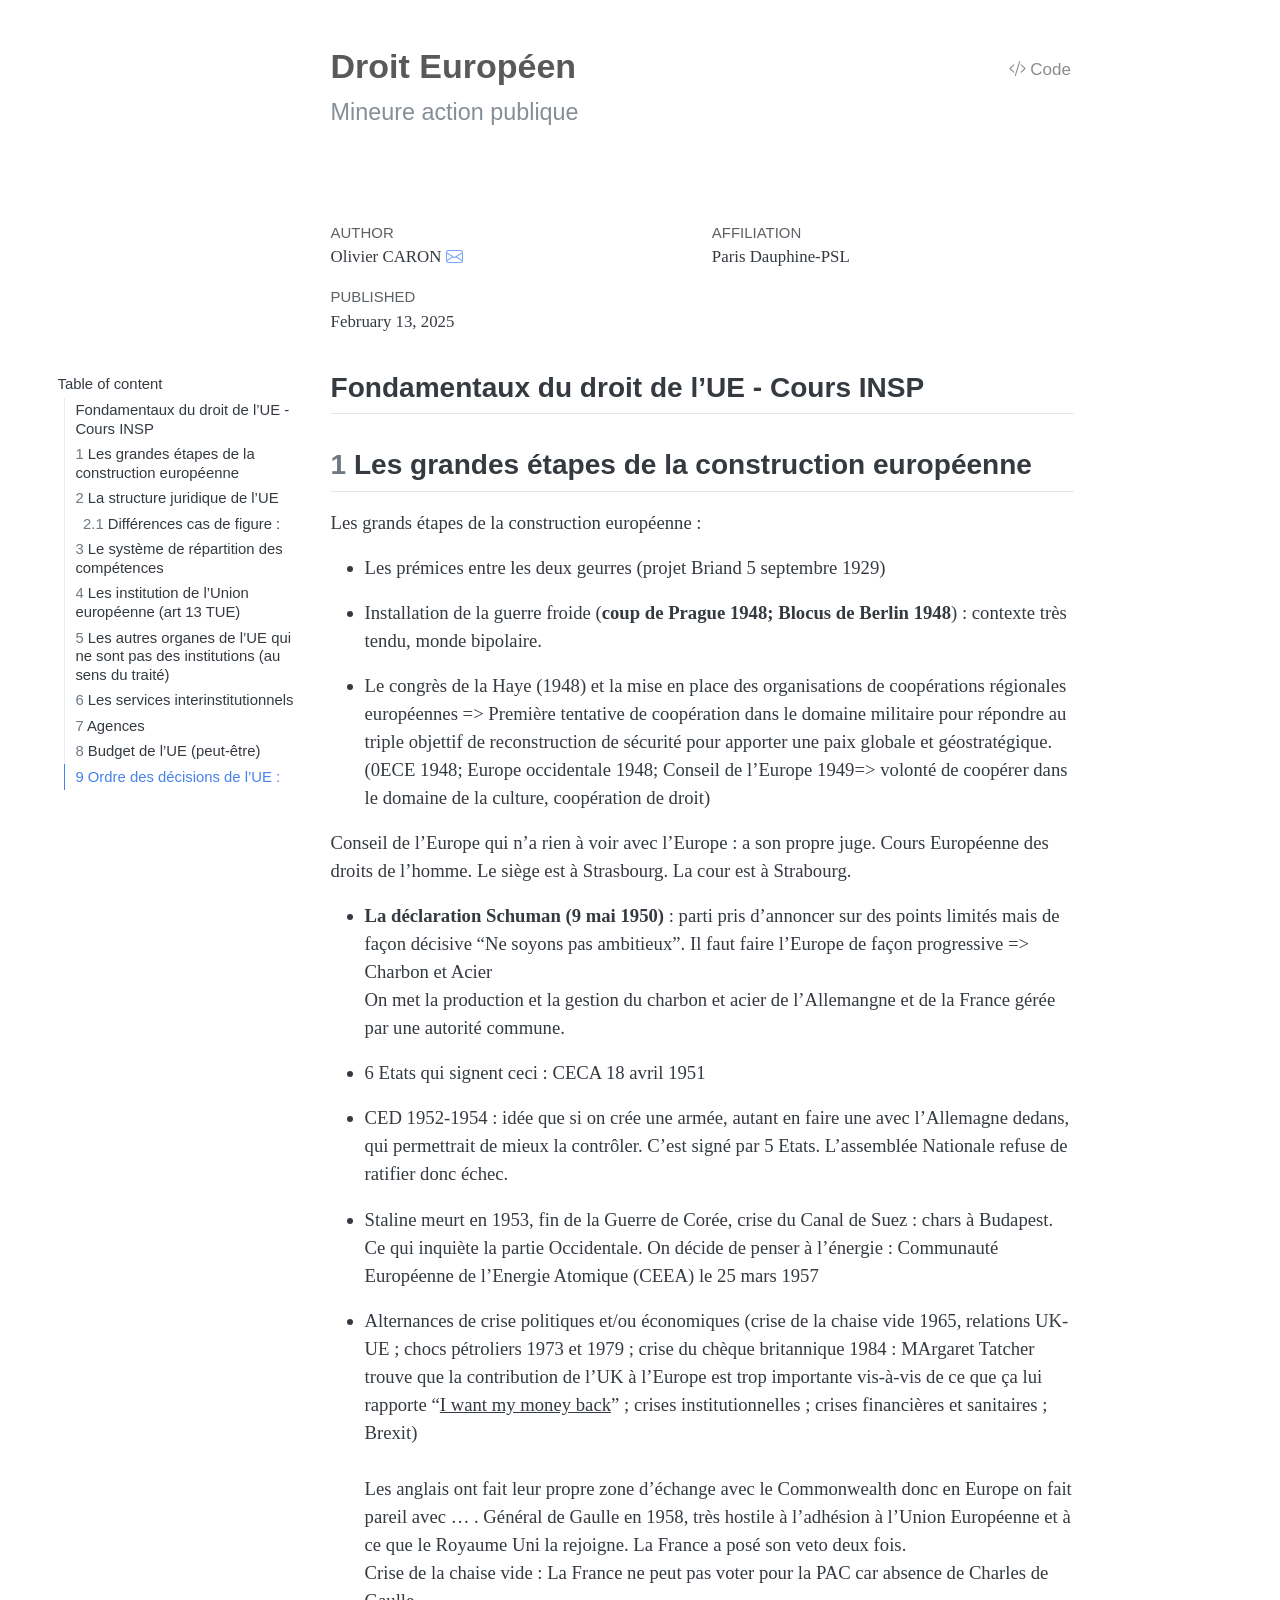
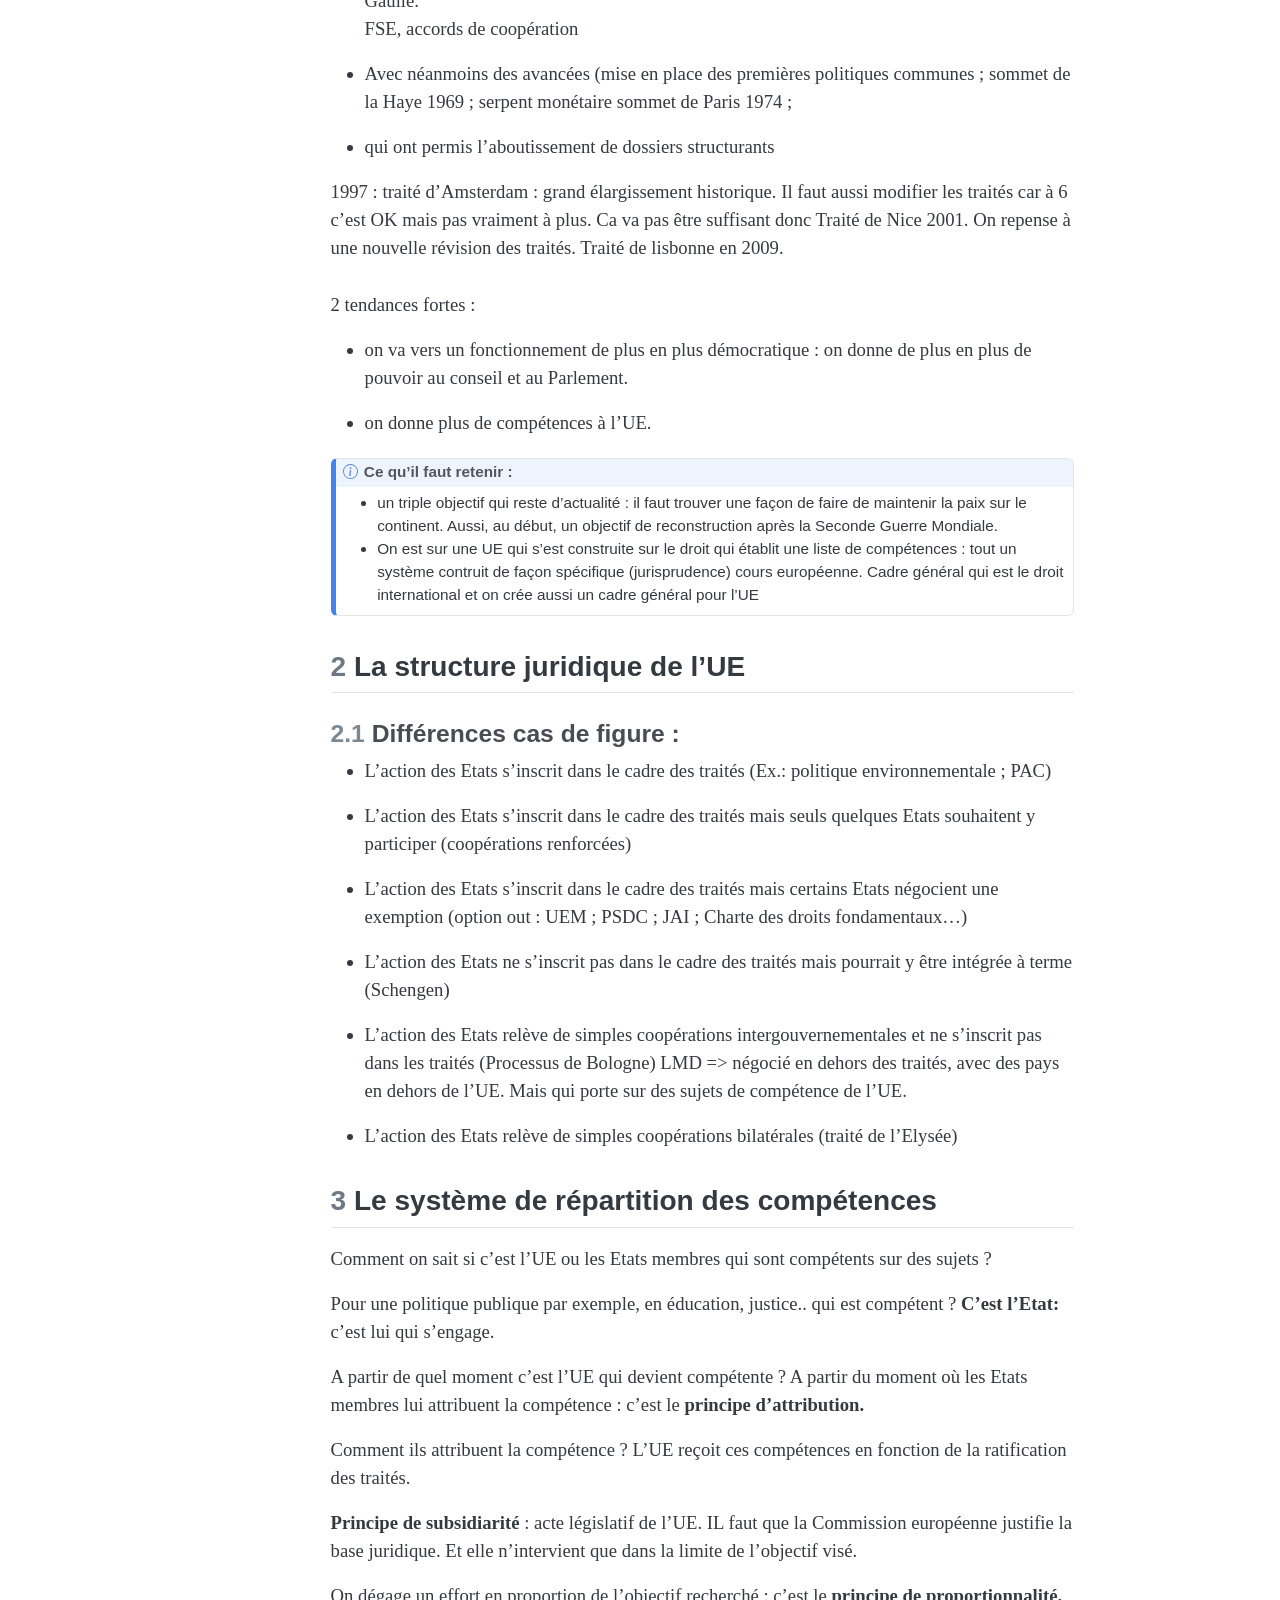
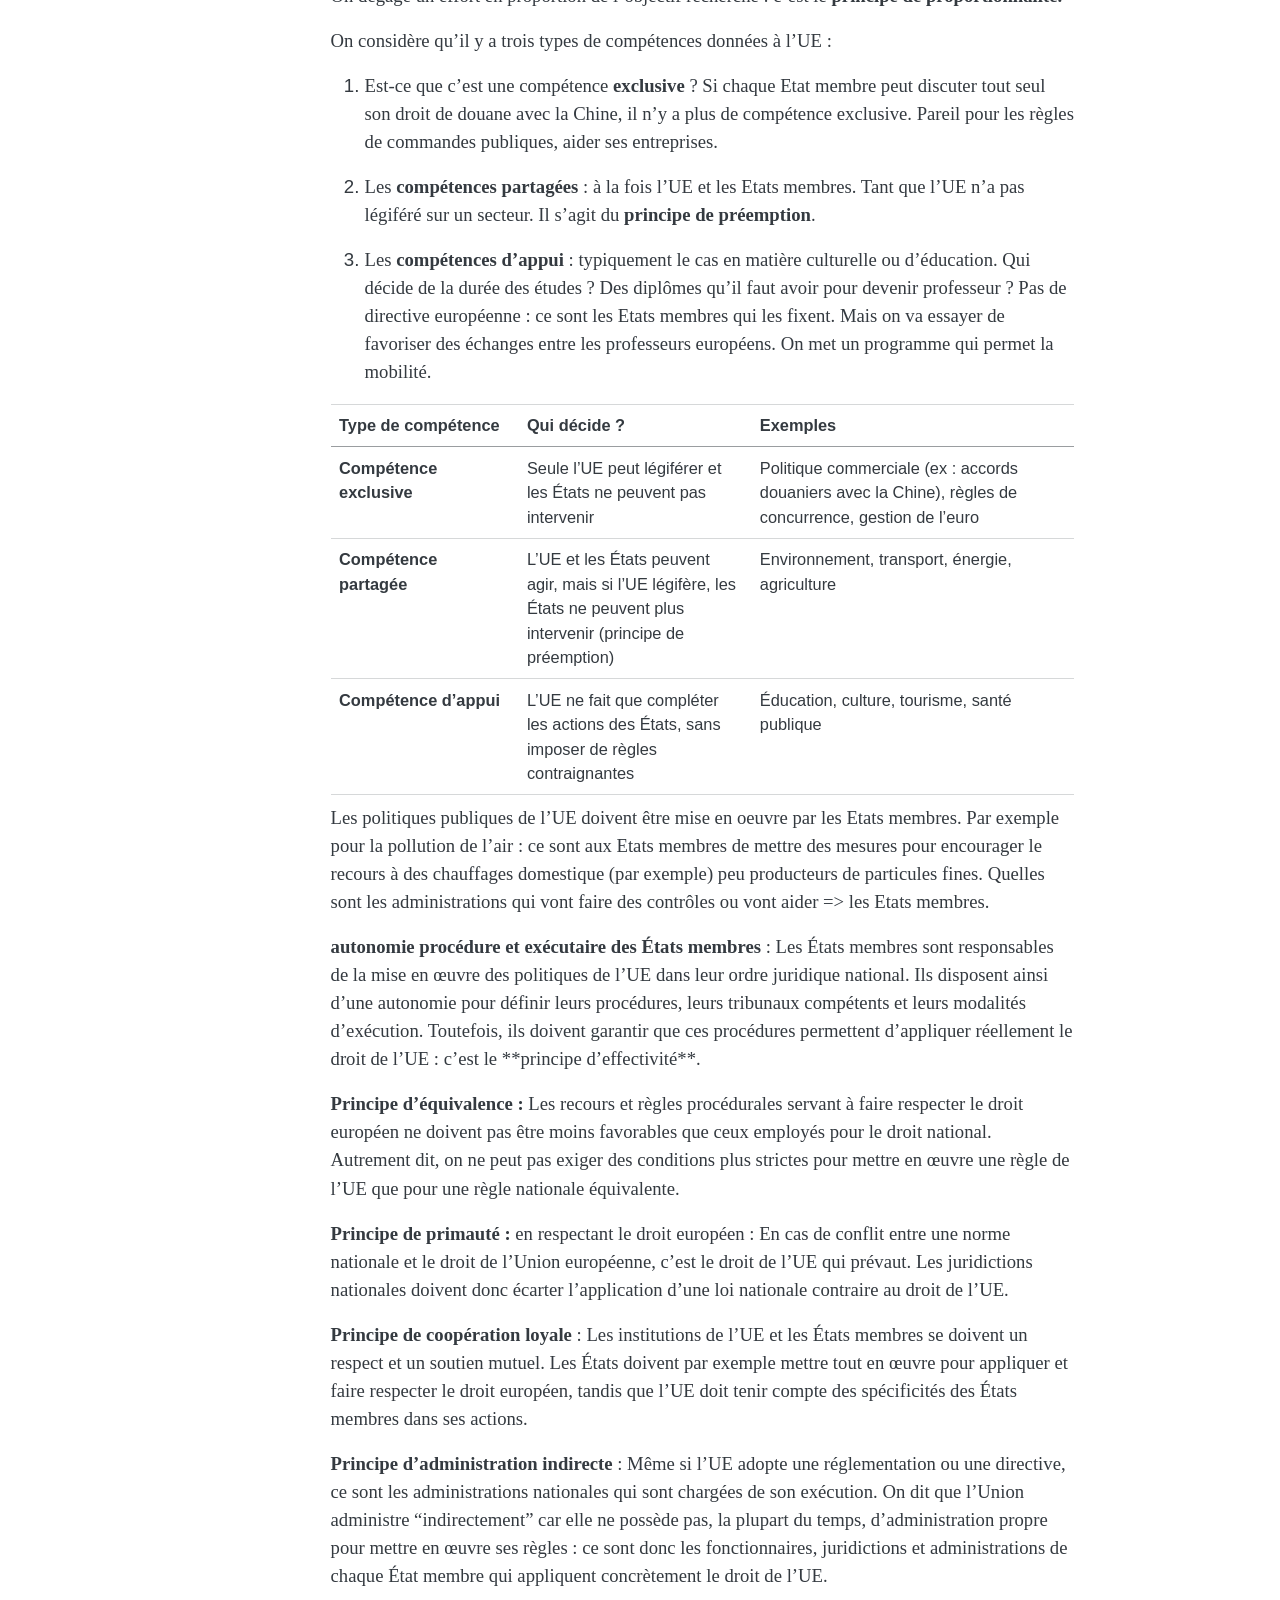
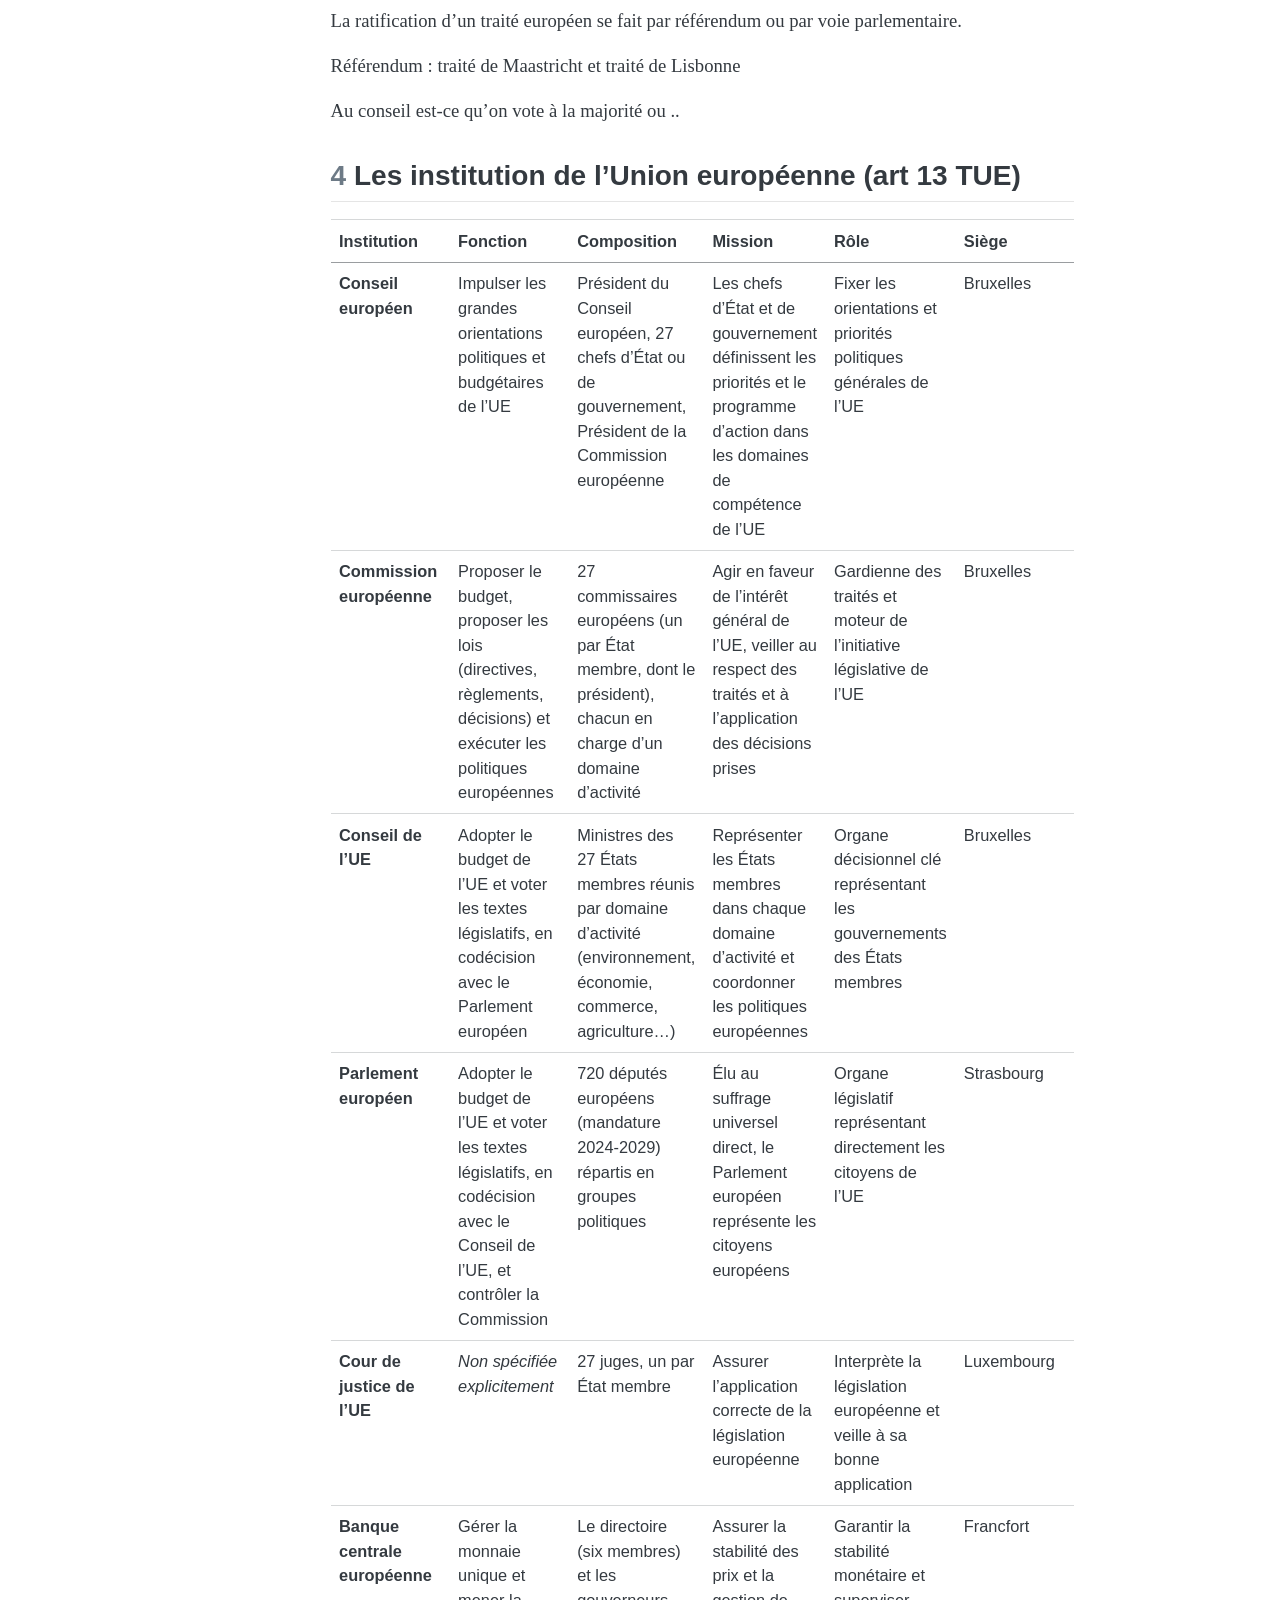
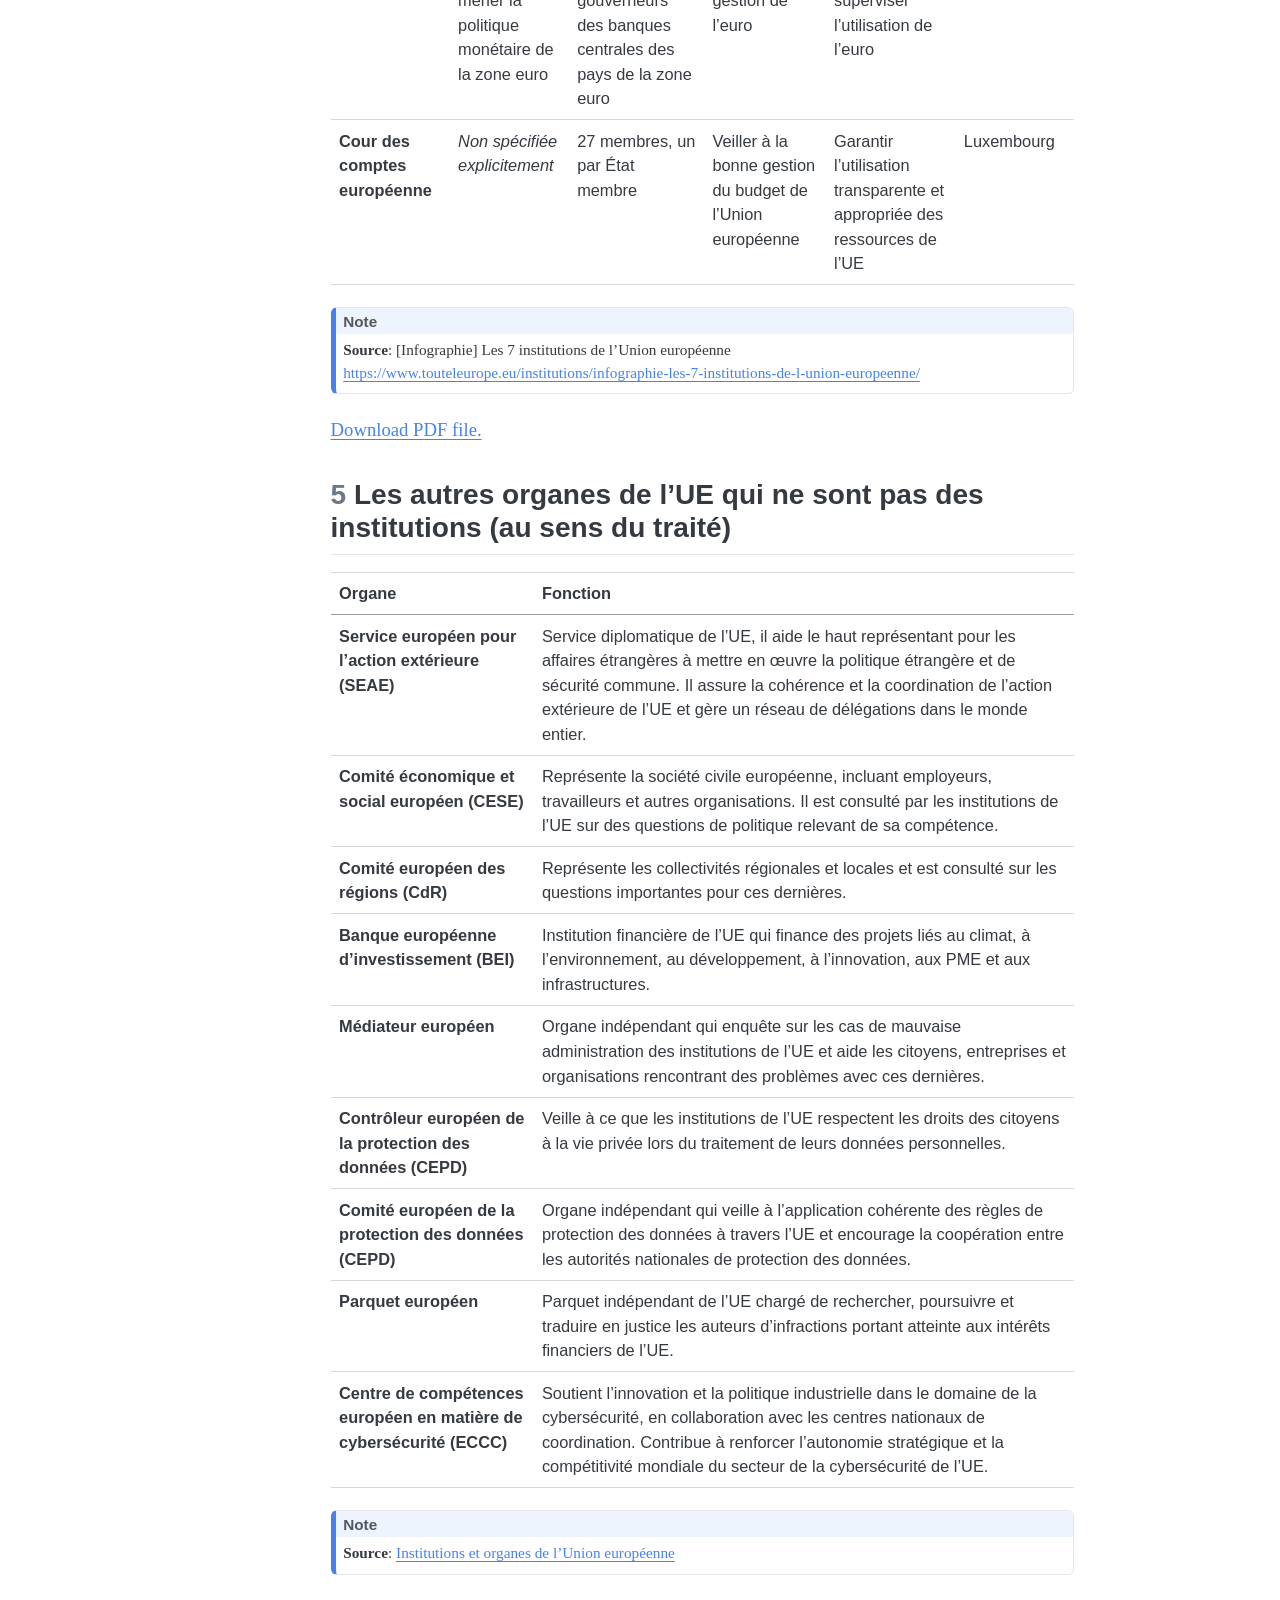
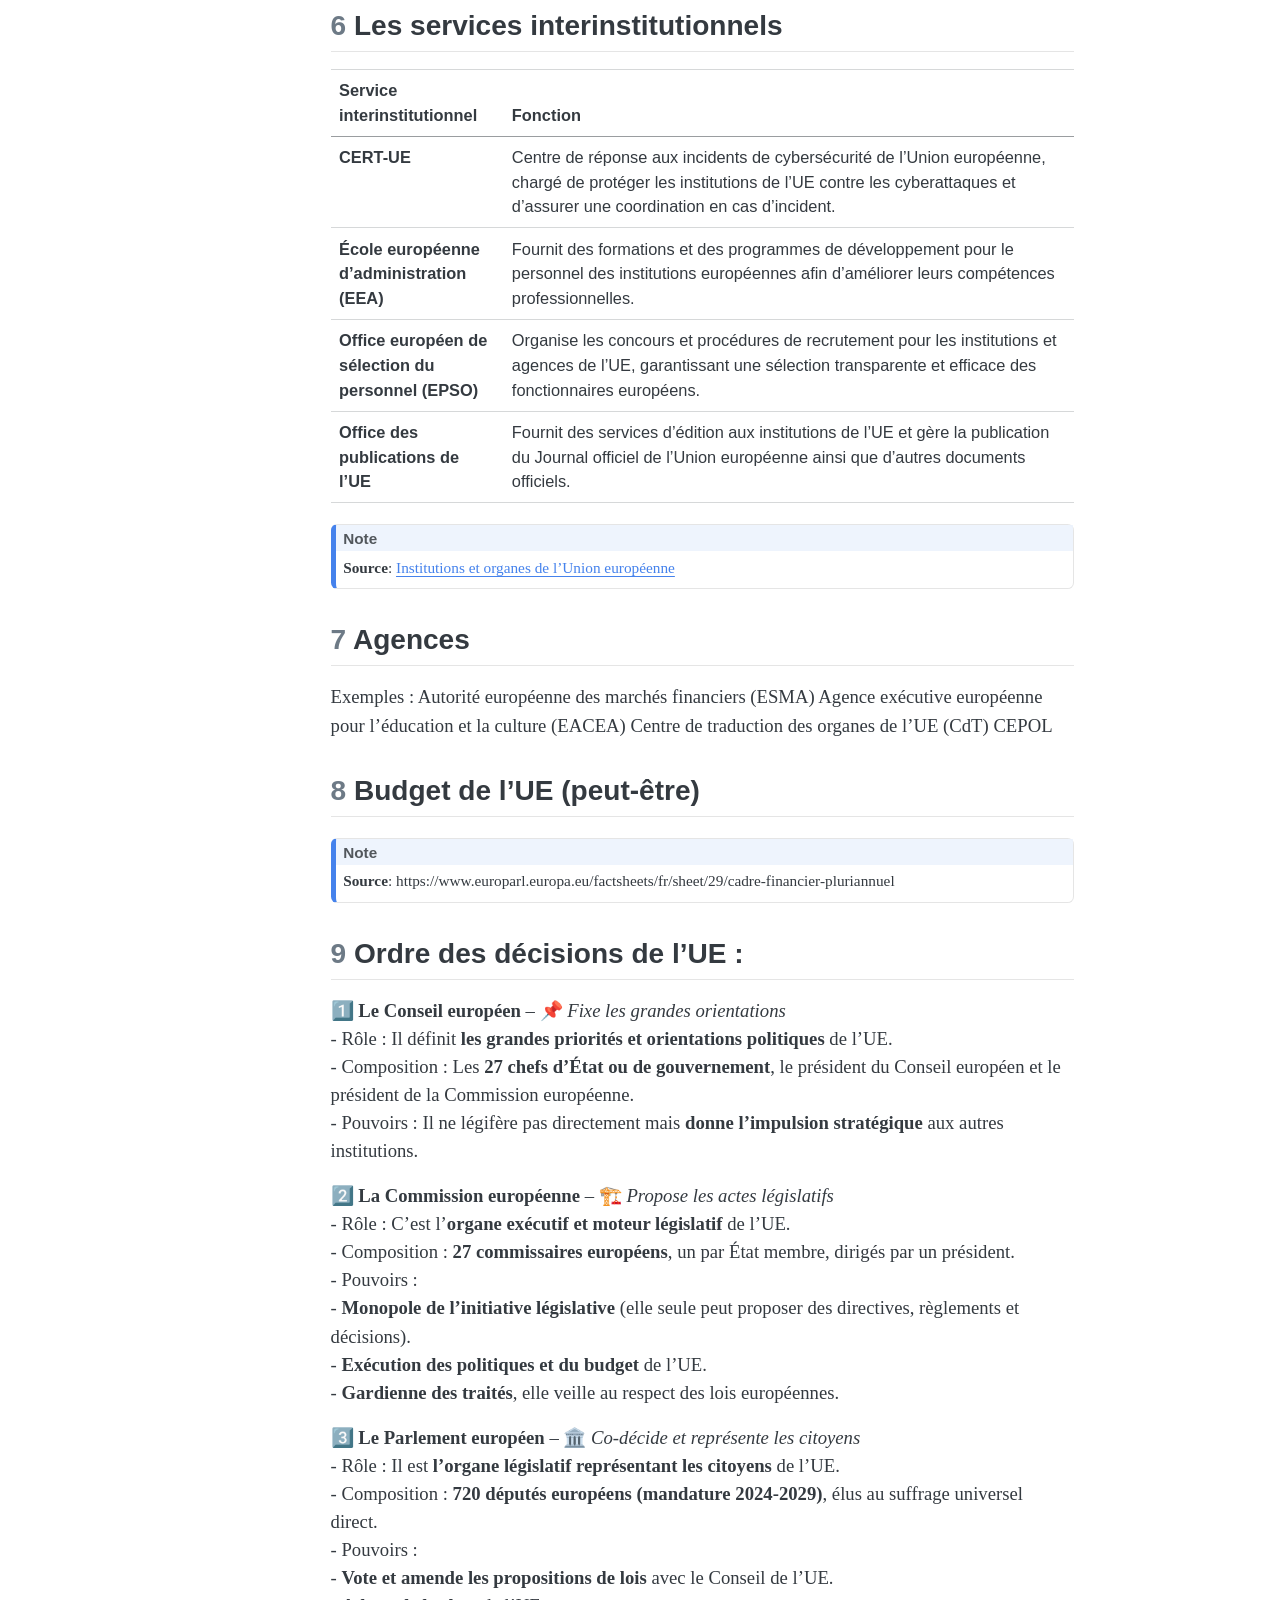
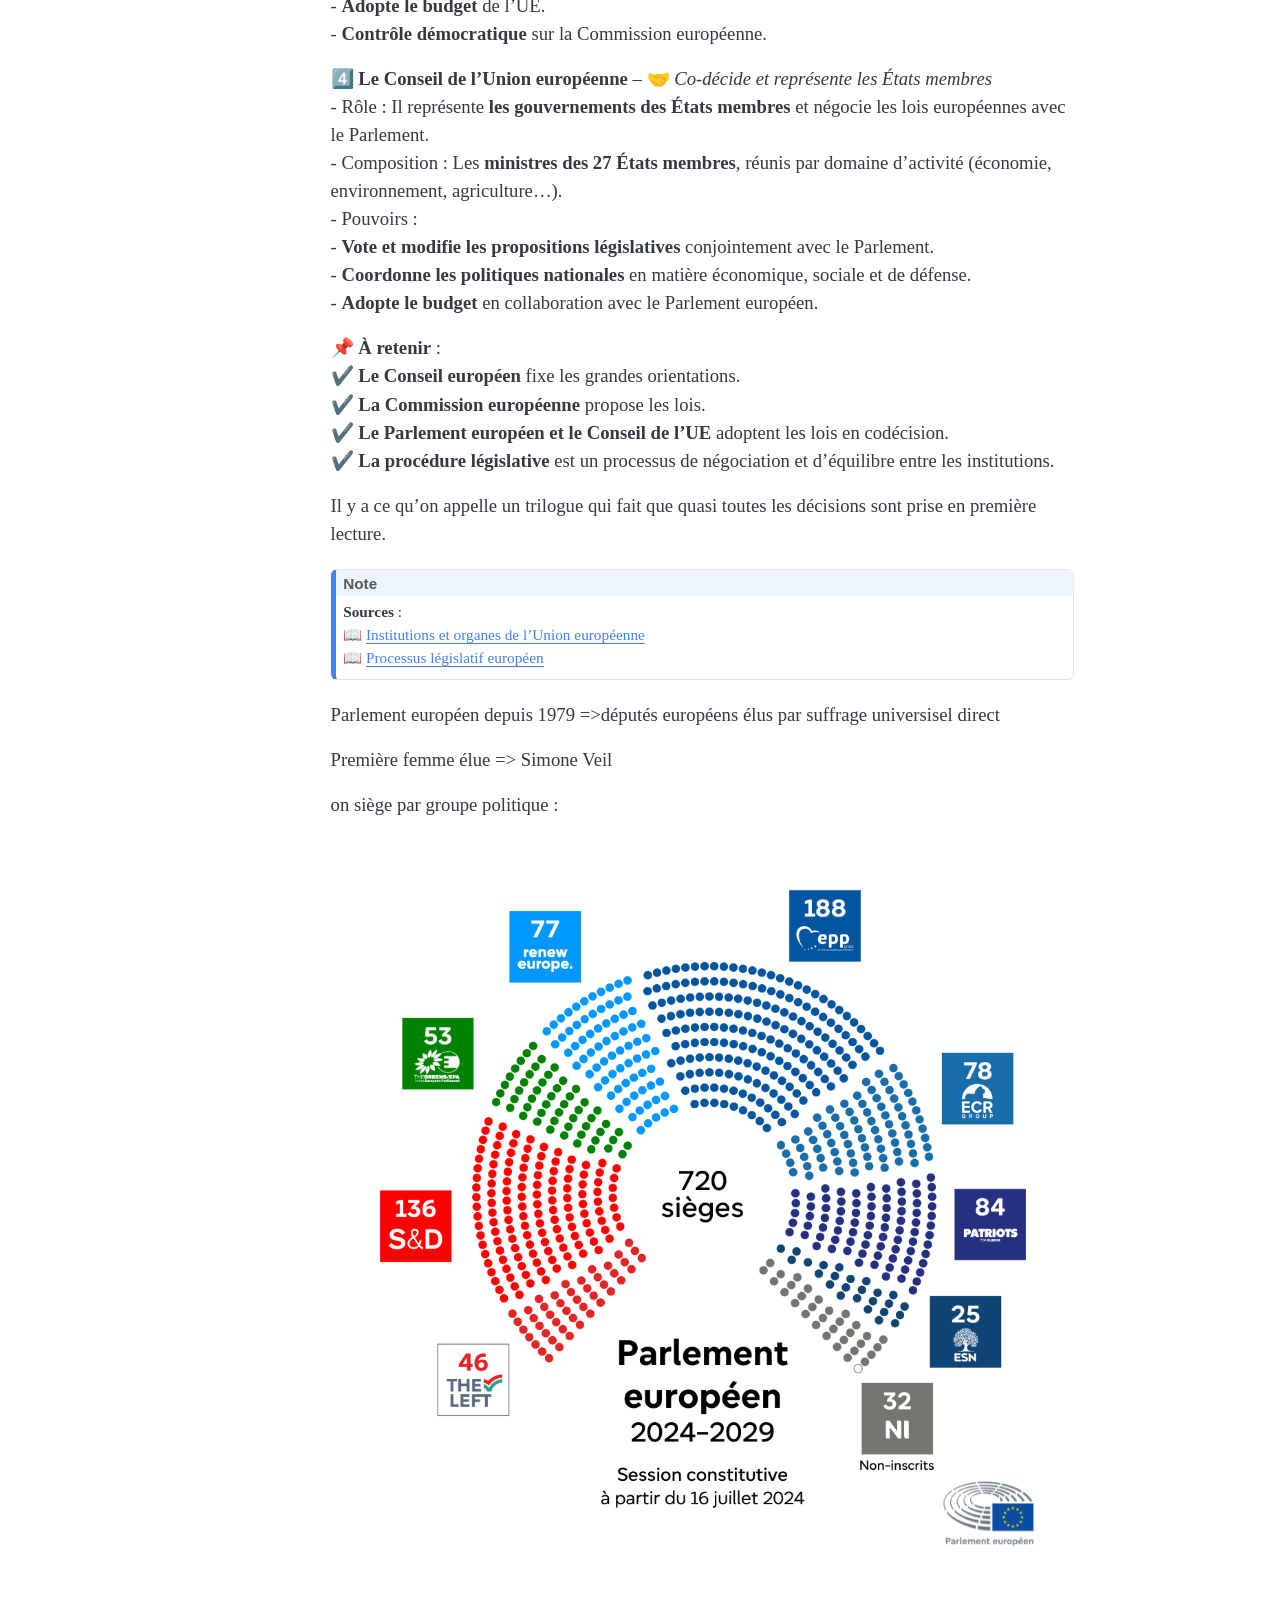
==== commit 1931775d: "update droit européen" ====
--- a/droit_europeen/droit_europeen.html
+++ b/droit_europeen/droit_europeen.html
@@ -265,12 +265,12 @@
 <h2 data-number="4" class="anchored" data-anchor-id="les-institution-de-lunion-européenne-art-13-tue"><span class="header-section-number">4</span> Les institution de l’Union européenne (art 13 TUE)</h2>
 <table class="caption-top table">
 <colgroup>
-<col style="width: 5%">
-<col style="width: 22%">
-<col style="width: 22%">
-<col style="width: 25%">
-<col style="width: 21%">
-<col style="width: 2%">
+<col style="width: 16%">
+<col style="width: 16%">
+<col style="width: 16%">
+<col style="width: 16%">
+<col style="width: 16%">
+<col style="width: 16%">
 </colgroup>
 <thead>
 <tr class="header">
@@ -427,8 +427,8 @@
 <h2 data-number="6" class="anchored" data-anchor-id="les-services-interinstitutionnels"><span class="header-section-number">6</span> Les services interinstitutionnels</h2>
 <table class="caption-top table">
 <colgroup>
-<col style="width: 20%">
-<col style="width: 79%">
+<col style="width: 23%">
+<col style="width: 76%">
 </colgroup>
 <thead>
 <tr class="header">
@@ -537,6 +537,10 @@
 📖 <a href="https://www.europarl.europa.eu/about-parliament/fr/powers-and-procedures/legislative-powers">Processus législatif européen</a></p>
 </div>
 </div>
+<p>Parlement européen depuis 1979 =&gt;députés européens élus par suffrage universisel direct</p>
+<p>Première femme élue =&gt; Simone Veil</p>
+<p>on siège par groupe politique :</p>
+<p><img src="images/clipboard-1574964575.png" class="img-fluid"></p>
 <!-- -->
 
 </section>
@@ -1167,122 +1171,116 @@
 <span id="cb1-154"><a href="#cb1-154" aria-hidden="true" tabindex="-1"></a></span>
 <span id="cb1-155"><a href="#cb1-155" aria-hidden="true" tabindex="-1"></a><span class="fu">## Les institution de l'Union européenne (art 13 TUE)</span></span>
 <span id="cb1-156"><a href="#cb1-156" aria-hidden="true" tabindex="-1"></a></span>
-<span id="cb1-157"><a href="#cb1-157" aria-hidden="true" tabindex="-1"></a></span>
-<span id="cb1-158"><a href="#cb1-158" aria-hidden="true" tabindex="-1"></a></span>
-<span id="cb1-159"><a href="#cb1-159" aria-hidden="true" tabindex="-1"></a>| Institution                 | Fonction                                                                                                        | Composition                                                                                                    | Mission                                                                                                                     | Rôle                                                                                                      | Siège        |</span>
-<span id="cb1-160"><a href="#cb1-160" aria-hidden="true" tabindex="-1"></a>|----------------------------|-----------------------------------------------------------------------------------------------------------------|---------------------------------------------------------------------------------------------------------------|----------------------------------------------------------------------------------------------------------------------------|-----------------------------------------------------------------------------------------------------------|-------------|</span>
-<span id="cb1-161"><a href="#cb1-161" aria-hidden="true" tabindex="-1"></a>| **Conseil européen**       | Impulser les grandes orientations politiques et budgétaires de l’UE                                             | Président du Conseil européen, 27 chefs d’État ou de gouvernement, Président de la Commission européenne      | Les chefs d’État et de gouvernement définissent les priorités et le programme d’action dans les domaines de compétence de l’UE | Fixer les orientations et priorités politiques générales de l’UE                                          | Bruxelles    |</span>
-<span id="cb1-162"><a href="#cb1-162" aria-hidden="true" tabindex="-1"></a>| **Commission européenne**  | Proposer le budget, proposer les lois (directives, règlements, décisions) et exécuter les politiques européennes | 27 commissaires européens (un par État membre, dont le président), chacun en charge d’un domaine d’activité   | Agir en faveur de l’intérêt général de l’UE, veiller au respect des traités et à l’application des décisions prises         | Gardienne des traités et moteur de l’initiative législative de l’UE                                       | Bruxelles    |</span>
-<span id="cb1-163"><a href="#cb1-163" aria-hidden="true" tabindex="-1"></a>| **Conseil de l’UE**        | Adopter le budget de l’UE et voter les textes législatifs, en codécision avec le Parlement européen              | Ministres des 27 États membres réunis par domaine d’activité (environnement, économie, commerce, agriculture…) | Représenter les États membres dans chaque domaine d’activité et coordonner les politiques européennes                       | Organe décisionnel clé représentant les gouvernements des États membres                                   | Bruxelles    |</span>
-<span id="cb1-164"><a href="#cb1-164" aria-hidden="true" tabindex="-1"></a>| **Parlement européen**     | Adopter le budget de l’UE et voter les textes législatifs, en codécision avec le Conseil de l’UE, et contrôler la Commission | 720 députés européens (mandature 2024-2029) répartis en groupes politiques                                    | Élu au suffrage universel direct, le Parlement européen représente les citoyens européens                                  | Organe législatif représentant directement les citoyens de l’UE                                           | Strasbourg   |</span>
-<span id="cb1-165"><a href="#cb1-165" aria-hidden="true" tabindex="-1"></a>| **Cour de justice de l’UE**| *Non spécifiée explicitement*                                                                                    | 27 juges, un par État membre                                                                                  | Assurer l’application correcte de la législation européenne                                                                | Interprète la législation européenne et veille à sa bonne application                                     | Luxembourg   |</span>
-<span id="cb1-166"><a href="#cb1-166" aria-hidden="true" tabindex="-1"></a>| **Banque centrale européenne** | Gérer la monnaie unique et mener la politique monétaire de la zone euro                                    | Le directoire (six membres) et les gouverneurs des banques centrales des pays de la zone euro                 | Assurer la stabilité des prix et la gestion de l’euro                                                                     | Garantir la stabilité monétaire et superviser l’utilisation de l’euro                                      | Francfort    |</span>
-<span id="cb1-167"><a href="#cb1-167" aria-hidden="true" tabindex="-1"></a>| **Cour des comptes européenne** | *Non spécifiée explicitement*                                                                               | 27 membres, un par État membre                                                                                | Veiller à la bonne gestion du budget de l’Union européenne                                                                | Garantir l’utilisation transparente et appropriée des ressources de l’UE                                   | Luxembourg   |</span>
-<span id="cb1-168"><a href="#cb1-168" aria-hidden="true" tabindex="-1"></a></span>
-<span id="cb1-169"><a href="#cb1-169" aria-hidden="true" tabindex="-1"></a>:::{.callout-note icon=false}</span>
-<span id="cb1-170"><a href="#cb1-170" aria-hidden="true" tabindex="-1"></a>**Source**: <span class="co">[</span><span class="ot">Infographie</span><span class="co">]</span> Les 7 institutions de l'Union européenne  </span>
-<span id="cb1-171"><a href="#cb1-171" aria-hidden="true" tabindex="-1"></a><span class="ot">&lt;https://www.touteleurope.eu/institutions/infographie-les-7-institutions-de-l-union-europeenne/&gt;</span></span>
-<span id="cb1-172"><a href="#cb1-172" aria-hidden="true" tabindex="-1"></a>:::</span>
+<span id="cb1-157"><a href="#cb1-157" aria-hidden="true" tabindex="-1"></a>| Institution | Fonction | Composition | Mission | Rôle | Siège |</span>
+<span id="cb1-158"><a href="#cb1-158" aria-hidden="true" tabindex="-1"></a>|------------|------------|------------|------------|------------|------------|</span>
+<span id="cb1-159"><a href="#cb1-159" aria-hidden="true" tabindex="-1"></a>| **Conseil européen** | Impulser les grandes orientations politiques et budgétaires de l’UE | Président du Conseil européen, 27 chefs d’État ou de gouvernement, Président de la Commission européenne | Les chefs d’État et de gouvernement définissent les priorités et le programme d’action dans les domaines de compétence de l’UE | Fixer les orientations et priorités politiques générales de l’UE | Bruxelles |</span>
+<span id="cb1-160"><a href="#cb1-160" aria-hidden="true" tabindex="-1"></a>| **Commission européenne** | Proposer le budget, proposer les lois (directives, règlements, décisions) et exécuter les politiques européennes | 27 commissaires européens (un par État membre, dont le président), chacun en charge d’un domaine d’activité | Agir en faveur de l’intérêt général de l’UE, veiller au respect des traités et à l’application des décisions prises | Gardienne des traités et moteur de l’initiative législative de l’UE | Bruxelles |</span>
+<span id="cb1-161"><a href="#cb1-161" aria-hidden="true" tabindex="-1"></a>| **Conseil de l’UE** | Adopter le budget de l’UE et voter les textes législatifs, en codécision avec le Parlement européen | Ministres des 27 États membres réunis par domaine d’activité (environnement, économie, commerce, agriculture…) | Représenter les États membres dans chaque domaine d’activité et coordonner les politiques européennes | Organe décisionnel clé représentant les gouvernements des États membres | Bruxelles |</span>
+<span id="cb1-162"><a href="#cb1-162" aria-hidden="true" tabindex="-1"></a>| **Parlement européen** | Adopter le budget de l’UE et voter les textes législatifs, en codécision avec le Conseil de l’UE, et contrôler la Commission | 720 députés européens (mandature 2024-2029) répartis en groupes politiques | Élu au suffrage universel direct, le Parlement européen représente les citoyens européens | Organe législatif représentant directement les citoyens de l’UE | Strasbourg |</span>
+<span id="cb1-163"><a href="#cb1-163" aria-hidden="true" tabindex="-1"></a>| **Cour de justice de l’UE** | *Non spécifiée explicitement* | 27 juges, un par État membre | Assurer l’application correcte de la législation européenne | Interprète la législation européenne et veille à sa bonne application | Luxembourg |</span>
+<span id="cb1-164"><a href="#cb1-164" aria-hidden="true" tabindex="-1"></a>| **Banque centrale européenne** | Gérer la monnaie unique et mener la politique monétaire de la zone euro | Le directoire (six membres) et les gouverneurs des banques centrales des pays de la zone euro | Assurer la stabilité des prix et la gestion de l’euro | Garantir la stabilité monétaire et superviser l’utilisation de l’euro | Francfort |</span>
+<span id="cb1-165"><a href="#cb1-165" aria-hidden="true" tabindex="-1"></a>| **Cour des comptes européenne** | *Non spécifiée explicitement* | 27 membres, un par État membre | Veiller à la bonne gestion du budget de l’Union européenne | Garantir l’utilisation transparente et appropriée des ressources de l’UE | Luxembourg |</span>
+<span id="cb1-166"><a href="#cb1-166" aria-hidden="true" tabindex="-1"></a></span>
+<span id="cb1-167"><a href="#cb1-167" aria-hidden="true" tabindex="-1"></a>::: {.callout-note icon="false"}</span>
+<span id="cb1-168"><a href="#cb1-168" aria-hidden="true" tabindex="-1"></a>**Source**: <span class="sc">\[</span>Infographie<span class="sc">\]</span> Les 7 institutions de l'Union européenne\</span>
+<span id="cb1-169"><a href="#cb1-169" aria-hidden="true" tabindex="-1"></a><span class="ot">&lt;https://www.touteleurope.eu/institutions/infographie-les-7-institutions-de-l-union-europeenne/&gt;</span></span>
+<span id="cb1-170"><a href="#cb1-170" aria-hidden="true" tabindex="-1"></a>:::</span>
+<span id="cb1-171"><a href="#cb1-171" aria-hidden="true" tabindex="-1"></a></span>
+<span id="cb1-172"><a href="#cb1-172" aria-hidden="true" tabindex="-1"></a>{{&lt; pdf data/infographie-les-sept-institutions-union-europeenne.pdf width=100% height=800 &gt;}}</span>
 <span id="cb1-173"><a href="#cb1-173" aria-hidden="true" tabindex="-1"></a></span>
-<span id="cb1-174"><a href="#cb1-174" aria-hidden="true" tabindex="-1"></a></span>
-<span id="cb1-175"><a href="#cb1-175" aria-hidden="true" tabindex="-1"></a>{{&lt; pdf data/infographie-les-sept-institutions-union-europeenne.pdf width=100% height=800 &gt;}}</span>
-<span id="cb1-176"><a href="#cb1-176" aria-hidden="true" tabindex="-1"></a></span>
-<span id="cb1-177"><a href="#cb1-177" aria-hidden="true" tabindex="-1"></a><span class="fu">## Les autres organes de l'UE qui ne sont pas des institutions (au sens du traité)</span></span>
-<span id="cb1-178"><a href="#cb1-178" aria-hidden="true" tabindex="-1"></a></span>
-<span id="cb1-179"><a href="#cb1-179" aria-hidden="true" tabindex="-1"></a>| Organe                                         | Fonction |</span>
-<span id="cb1-180"><a href="#cb1-180" aria-hidden="true" tabindex="-1"></a>|-----------------------------------------------|------------------------------------------------------------------------------------------------------------------------------|</span>
-<span id="cb1-181"><a href="#cb1-181" aria-hidden="true" tabindex="-1"></a>| **Service européen pour l’action extérieure (SEAE)** | Service diplomatique de l'UE, il aide le haut représentant pour les affaires étrangères à mettre en œuvre la politique étrangère et de sécurité commune. Il assure la cohérence et la coordination de l'action extérieure de l’UE et gère un réseau de délégations dans le monde entier. |</span>
-<span id="cb1-182"><a href="#cb1-182" aria-hidden="true" tabindex="-1"></a>| **Comité économique et social européen (CESE)** | Représente la société civile européenne, incluant employeurs, travailleurs et autres organisations. Il est consulté par les institutions de l'UE sur des questions de politique relevant de sa compétence. |</span>
-<span id="cb1-183"><a href="#cb1-183" aria-hidden="true" tabindex="-1"></a>| **Comité européen des régions (CdR)** | Représente les collectivités régionales et locales et est consulté sur les questions importantes pour ces dernières. |</span>
-<span id="cb1-184"><a href="#cb1-184" aria-hidden="true" tabindex="-1"></a>| **Banque européenne d’investissement (BEI)** | Institution financière de l’UE qui finance des projets liés au climat, à l’environnement, au développement, à l’innovation, aux PME et aux infrastructures. |</span>
-<span id="cb1-185"><a href="#cb1-185" aria-hidden="true" tabindex="-1"></a>| **Médiateur européen** | Organe indépendant qui enquête sur les cas de mauvaise administration des institutions de l’UE et aide les citoyens, entreprises et organisations rencontrant des problèmes avec ces dernières. |</span>
-<span id="cb1-186"><a href="#cb1-186" aria-hidden="true" tabindex="-1"></a>| **Contrôleur européen de la protection des données (CEPD)** | Veille à ce que les institutions de l’UE respectent les droits des citoyens à la vie privée lors du traitement de leurs données personnelles. |</span>
-<span id="cb1-187"><a href="#cb1-187" aria-hidden="true" tabindex="-1"></a>| **Comité européen de la protection des données (CEPD)** | Organe indépendant qui veille à l’application cohérente des règles de protection des données à travers l’UE et encourage la coopération entre les autorités nationales de protection des données. |</span>
-<span id="cb1-188"><a href="#cb1-188" aria-hidden="true" tabindex="-1"></a>| **Parquet européen** | Parquet indépendant de l’UE chargé de rechercher, poursuivre et traduire en justice les auteurs d’infractions portant atteinte aux intérêts financiers de l’UE. |</span>
-<span id="cb1-189"><a href="#cb1-189" aria-hidden="true" tabindex="-1"></a>| **Centre de compétences européen en matière de cybersécurité (ECCC)** | Soutient l’innovation et la politique industrielle dans le domaine de la cybersécurité, en collaboration avec les centres nationaux de coordination. Contribue à renforcer l’autonomie stratégique et la compétitivité mondiale du secteur de la cybersécurité de l’UE. |</span>
-<span id="cb1-190"><a href="#cb1-190" aria-hidden="true" tabindex="-1"></a></span>
-<span id="cb1-191"><a href="#cb1-191" aria-hidden="true" tabindex="-1"></a>:::{.callout-note icon=false}</span>
-<span id="cb1-192"><a href="#cb1-192" aria-hidden="true" tabindex="-1"></a>**Source**: <span class="co">[</span><span class="ot">Institutions et organes de l'Union européenne</span><span class="co">](https://european-union.europa.eu/institutions-law-budget/institutions-and-bodies/types-institutions-and-bodies_fr)</span></span>
-<span id="cb1-193"><a href="#cb1-193" aria-hidden="true" tabindex="-1"></a>:::</span>
-<span id="cb1-194"><a href="#cb1-194" aria-hidden="true" tabindex="-1"></a></span>
-<span id="cb1-195"><a href="#cb1-195" aria-hidden="true" tabindex="-1"></a><span class="fu">## Les services interinstitutionnels</span></span>
-<span id="cb1-196"><a href="#cb1-196" aria-hidden="true" tabindex="-1"></a></span>
-<span id="cb1-197"><a href="#cb1-197" aria-hidden="true" tabindex="-1"></a>| Service interinstitutionnel | Fonction |</span>
-<span id="cb1-198"><a href="#cb1-198" aria-hidden="true" tabindex="-1"></a>|----------------------------|------------------------------------------------------------------------------------------------------------|</span>
-<span id="cb1-199"><a href="#cb1-199" aria-hidden="true" tabindex="-1"></a>| **CERT-UE** | Centre de réponse aux incidents de cybersécurité de l’Union européenne, chargé de protéger les institutions de l’UE contre les cyberattaques et d’assurer une coordination en cas d’incident. |</span>
-<span id="cb1-200"><a href="#cb1-200" aria-hidden="true" tabindex="-1"></a>| **École européenne d’administration (EEA)** | Fournit des formations et des programmes de développement pour le personnel des institutions européennes afin d'améliorer leurs compétences professionnelles. |</span>
-<span id="cb1-201"><a href="#cb1-201" aria-hidden="true" tabindex="-1"></a>| **Office européen de sélection du personnel (EPSO)** | Organise les concours et procédures de recrutement pour les institutions et agences de l’UE, garantissant une sélection transparente et efficace des fonctionnaires européens. |</span>
-<span id="cb1-202"><a href="#cb1-202" aria-hidden="true" tabindex="-1"></a>| **Office des publications de l’UE** | Fournit des services d’édition aux institutions de l’UE et gère la publication du Journal officiel de l’Union européenne ainsi que d’autres documents officiels. |</span>
-<span id="cb1-203"><a href="#cb1-203" aria-hidden="true" tabindex="-1"></a></span>
-<span id="cb1-204"><a href="#cb1-204" aria-hidden="true" tabindex="-1"></a>:::{.callout-note icon=false}</span>
-<span id="cb1-205"><a href="#cb1-205" aria-hidden="true" tabindex="-1"></a>**Source**: <span class="co">[</span><span class="ot">Institutions et organes de l'Union européenne</span><span class="co">](https://european-union.europa.eu/institutions-law-budget/institutions-and-bodies/types-institutions-and-bodies_fr)</span></span>
-<span id="cb1-206"><a href="#cb1-206" aria-hidden="true" tabindex="-1"></a>:::</span>
-<span id="cb1-207"><a href="#cb1-207" aria-hidden="true" tabindex="-1"></a></span>
-<span id="cb1-208"><a href="#cb1-208" aria-hidden="true" tabindex="-1"></a><span class="fu">## Agences</span></span>
-<span id="cb1-209"><a href="#cb1-209" aria-hidden="true" tabindex="-1"></a></span>
-<span id="cb1-210"><a href="#cb1-210" aria-hidden="true" tabindex="-1"></a>Exemples : </span>
-<span id="cb1-211"><a href="#cb1-211" aria-hidden="true" tabindex="-1"></a>Autorité européenne des marchés financiers (ESMA)</span>
-<span id="cb1-212"><a href="#cb1-212" aria-hidden="true" tabindex="-1"></a>Agence exécutive européenne pour l'éducation et la culture (EACEA)</span>
-<span id="cb1-213"><a href="#cb1-213" aria-hidden="true" tabindex="-1"></a>Centre de traduction des organes de l'UE (CdT)</span>
-<span id="cb1-214"><a href="#cb1-214" aria-hidden="true" tabindex="-1"></a>CEPOL</span>
-<span id="cb1-215"><a href="#cb1-215" aria-hidden="true" tabindex="-1"></a></span>
-<span id="cb1-216"><a href="#cb1-216" aria-hidden="true" tabindex="-1"></a><span class="fu">## Budget de l'UE (peut-être)</span></span>
-<span id="cb1-217"><a href="#cb1-217" aria-hidden="true" tabindex="-1"></a></span>
-<span id="cb1-218"><a href="#cb1-218" aria-hidden="true" tabindex="-1"></a>:::{.callout-note icon=false}</span>
-<span id="cb1-219"><a href="#cb1-219" aria-hidden="true" tabindex="-1"></a>**Source**: </span>
-<span id="cb1-220"><a href="#cb1-220" aria-hidden="true" tabindex="-1"></a>https://www.europarl.europa.eu/factsheets/fr/sheet/29/cadre-financier-pluriannuel</span>
-<span id="cb1-221"><a href="#cb1-221" aria-hidden="true" tabindex="-1"></a>:::</span>
-<span id="cb1-222"><a href="#cb1-222" aria-hidden="true" tabindex="-1"></a></span>
-<span id="cb1-223"><a href="#cb1-223" aria-hidden="true" tabindex="-1"></a></span>
-<span id="cb1-224"><a href="#cb1-224" aria-hidden="true" tabindex="-1"></a></span>
-<span id="cb1-225"><a href="#cb1-225" aria-hidden="true" tabindex="-1"></a></span>
-<span id="cb1-226"><a href="#cb1-226" aria-hidden="true" tabindex="-1"></a><span class="fu">## Ordre des décisions de l'UE :</span></span>
-<span id="cb1-227"><a href="#cb1-227" aria-hidden="true" tabindex="-1"></a></span>
-<span id="cb1-228"><a href="#cb1-228" aria-hidden="true" tabindex="-1"></a>1️⃣ **Le Conseil européen** – 📌 *Fixe les grandes orientations*  </span>
-<span id="cb1-229"><a href="#cb1-229" aria-hidden="true" tabindex="-1"></a><span class="ss">   - </span>Rôle : Il définit **les grandes priorités et orientations politiques** de l'UE.  </span>
-<span id="cb1-230"><a href="#cb1-230" aria-hidden="true" tabindex="-1"></a><span class="ss">   - </span>Composition : Les **27 chefs d'État ou de gouvernement**, le président du Conseil européen et le président de la Commission européenne.  </span>
-<span id="cb1-231"><a href="#cb1-231" aria-hidden="true" tabindex="-1"></a><span class="ss">   - </span>Pouvoirs : Il ne légifère pas directement mais **donne l’impulsion stratégique** aux autres institutions.  </span>
-<span id="cb1-232"><a href="#cb1-232" aria-hidden="true" tabindex="-1"></a></span>
-<span id="cb1-233"><a href="#cb1-233" aria-hidden="true" tabindex="-1"></a>2️⃣ **La Commission européenne** – 🏗️ *Propose les actes législatifs*  </span>
-<span id="cb1-234"><a href="#cb1-234" aria-hidden="true" tabindex="-1"></a><span class="ss">   - </span>Rôle : C’est l’**organe exécutif et moteur législatif** de l’UE.  </span>
-<span id="cb1-235"><a href="#cb1-235" aria-hidden="true" tabindex="-1"></a><span class="ss">   - </span>Composition : **27 commissaires européens**, un par État membre, dirigés par un président.  </span>
-<span id="cb1-236"><a href="#cb1-236" aria-hidden="true" tabindex="-1"></a><span class="ss">   - </span>Pouvoirs :  </span>
-<span id="cb1-237"><a href="#cb1-237" aria-hidden="true" tabindex="-1"></a><span class="ss">     - </span>**Monopole de l’initiative législative** (elle seule peut proposer des directives, règlements et décisions).  </span>
-<span id="cb1-238"><a href="#cb1-238" aria-hidden="true" tabindex="-1"></a><span class="ss">     - </span>**Exécution des politiques et du budget** de l’UE.  </span>
-<span id="cb1-239"><a href="#cb1-239" aria-hidden="true" tabindex="-1"></a><span class="ss">     - </span>**Gardienne des traités**, elle veille au respect des lois européennes.  </span>
-<span id="cb1-240"><a href="#cb1-240" aria-hidden="true" tabindex="-1"></a></span>
-<span id="cb1-241"><a href="#cb1-241" aria-hidden="true" tabindex="-1"></a>3️⃣ **Le Parlement européen** – 🏛️ *Co-décide et représente les citoyens*  </span>
-<span id="cb1-242"><a href="#cb1-242" aria-hidden="true" tabindex="-1"></a><span class="ss">   - </span>Rôle : Il est **l’organe législatif représentant les citoyens** de l’UE.  </span>
-<span id="cb1-243"><a href="#cb1-243" aria-hidden="true" tabindex="-1"></a><span class="ss">   - </span>Composition : **720 députés européens (mandature 2024-2029)**, élus au suffrage universel direct.  </span>
-<span id="cb1-244"><a href="#cb1-244" aria-hidden="true" tabindex="-1"></a><span class="ss">   - </span>Pouvoirs :  </span>
-<span id="cb1-245"><a href="#cb1-245" aria-hidden="true" tabindex="-1"></a><span class="ss">     - </span>**Vote et amende les propositions de lois** avec le Conseil de l’UE.  </span>
-<span id="cb1-246"><a href="#cb1-246" aria-hidden="true" tabindex="-1"></a><span class="ss">     - </span>**Adopte le budget** de l’UE.  </span>
-<span id="cb1-247"><a href="#cb1-247" aria-hidden="true" tabindex="-1"></a><span class="ss">     - </span>**Contrôle démocratique** sur la Commission européenne.  </span>
-<span id="cb1-248"><a href="#cb1-248" aria-hidden="true" tabindex="-1"></a></span>
-<span id="cb1-249"><a href="#cb1-249" aria-hidden="true" tabindex="-1"></a>4️⃣ **Le Conseil de l’Union européenne** – 🤝 *Co-décide et représente les États membres*  </span>
-<span id="cb1-250"><a href="#cb1-250" aria-hidden="true" tabindex="-1"></a><span class="ss">   - </span>Rôle : Il représente **les gouvernements des États membres** et négocie les lois européennes avec le Parlement.  </span>
-<span id="cb1-251"><a href="#cb1-251" aria-hidden="true" tabindex="-1"></a><span class="ss">   - </span>Composition : Les **ministres des 27 États membres**, réunis par domaine d’activité (économie, environnement, agriculture…).  </span>
-<span id="cb1-252"><a href="#cb1-252" aria-hidden="true" tabindex="-1"></a><span class="ss">   - </span>Pouvoirs :  </span>
-<span id="cb1-253"><a href="#cb1-253" aria-hidden="true" tabindex="-1"></a><span class="ss">     - </span>**Vote et modifie les propositions législatives** conjointement avec le Parlement.  </span>
-<span id="cb1-254"><a href="#cb1-254" aria-hidden="true" tabindex="-1"></a><span class="ss">     - </span>**Coordonne les politiques nationales** en matière économique, sociale et de défense.  </span>
-<span id="cb1-255"><a href="#cb1-255" aria-hidden="true" tabindex="-1"></a><span class="ss">     - </span>**Adopte le budget** en collaboration avec le Parlement européen.  </span>
-<span id="cb1-256"><a href="#cb1-256" aria-hidden="true" tabindex="-1"></a>     </span>
-<span id="cb1-257"><a href="#cb1-257" aria-hidden="true" tabindex="-1"></a>📌 **À retenir** :  </span>
-<span id="cb1-258"><a href="#cb1-258" aria-hidden="true" tabindex="-1"></a>✔️ **Le Conseil européen** fixe les grandes orientations.  </span>
-<span id="cb1-259"><a href="#cb1-259" aria-hidden="true" tabindex="-1"></a>✔️ **La Commission européenne** propose les lois.  </span>
-<span id="cb1-260"><a href="#cb1-260" aria-hidden="true" tabindex="-1"></a>✔️ **Le Parlement européen et le Conseil de l’UE** adoptent les lois en codécision.  </span>
-<span id="cb1-261"><a href="#cb1-261" aria-hidden="true" tabindex="-1"></a>✔️ **La procédure législative** est un processus de négociation et d'équilibre entre les institutions.  </span>
-<span id="cb1-262"><a href="#cb1-262" aria-hidden="true" tabindex="-1"></a></span>
-<span id="cb1-263"><a href="#cb1-263" aria-hidden="true" tabindex="-1"></a>Il y a ce qu'on appelle un trilogue qui fait que quasi toutes les décisions sont prise en première lecture.</span>
-<span id="cb1-264"><a href="#cb1-264" aria-hidden="true" tabindex="-1"></a></span>
-<span id="cb1-265"><a href="#cb1-265" aria-hidden="true" tabindex="-1"></a>:::{.callout-note icon=false}</span>
-<span id="cb1-266"><a href="#cb1-266" aria-hidden="true" tabindex="-1"></a>**Sources** :  </span>
-<span id="cb1-267"><a href="#cb1-267" aria-hidden="true" tabindex="-1"></a>📖 <span class="co">[</span><span class="ot">Institutions et organes de l'Union européenne</span><span class="co">](https://european-union.europa.eu/institutions-law-budget/institutions-and-bodies/types-institutions-and-bodies_fr)</span>  </span>
-<span id="cb1-268"><a href="#cb1-268" aria-hidden="true" tabindex="-1"></a>📖 <span class="co">[</span><span class="ot">Processus législatif européen</span><span class="co">](https://www.europarl.europa.eu/about-parliament/fr/powers-and-procedures/legislative-powers)</span></span>
-<span id="cb1-269"><a href="#cb1-269" aria-hidden="true" tabindex="-1"></a>:::</span>
-<span id="cb1-270"><a href="#cb1-270" aria-hidden="true" tabindex="-1"></a></span>
-<span id="cb1-271"><a href="#cb1-271" aria-hidden="true" tabindex="-1"></a></span>
-<span id="cb1-272"><a href="#cb1-272" aria-hidden="true" tabindex="-1"></a></span></code><button title="Copy to Clipboard" class="code-copy-button" data-in-quarto-modal=""><i class="bi"></i></button></pre></div>
+<span id="cb1-174"><a href="#cb1-174" aria-hidden="true" tabindex="-1"></a><span class="fu">## Les autres organes de l'UE qui ne sont pas des institutions (au sens du traité)</span></span>
+<span id="cb1-175"><a href="#cb1-175" aria-hidden="true" tabindex="-1"></a></span>
+<span id="cb1-176"><a href="#cb1-176" aria-hidden="true" tabindex="-1"></a>| Organe | Fonction |</span>
+<span id="cb1-177"><a href="#cb1-177" aria-hidden="true" tabindex="-1"></a>|--------------------|----------------------------------------------------|</span>
+<span id="cb1-178"><a href="#cb1-178" aria-hidden="true" tabindex="-1"></a>| **Service européen pour l’action extérieure (SEAE)** | Service diplomatique de l'UE, il aide le haut représentant pour les affaires étrangères à mettre en œuvre la politique étrangère et de sécurité commune. Il assure la cohérence et la coordination de l'action extérieure de l’UE et gère un réseau de délégations dans le monde entier. |</span>
+<span id="cb1-179"><a href="#cb1-179" aria-hidden="true" tabindex="-1"></a>| **Comité économique et social européen (CESE)** | Représente la société civile européenne, incluant employeurs, travailleurs et autres organisations. Il est consulté par les institutions de l'UE sur des questions de politique relevant de sa compétence. |</span>
+<span id="cb1-180"><a href="#cb1-180" aria-hidden="true" tabindex="-1"></a>| **Comité européen des régions (CdR)** | Représente les collectivités régionales et locales et est consulté sur les questions importantes pour ces dernières. |</span>
+<span id="cb1-181"><a href="#cb1-181" aria-hidden="true" tabindex="-1"></a>| **Banque européenne d’investissement (BEI)** | Institution financière de l’UE qui finance des projets liés au climat, à l’environnement, au développement, à l’innovation, aux PME et aux infrastructures. |</span>
+<span id="cb1-182"><a href="#cb1-182" aria-hidden="true" tabindex="-1"></a>| **Médiateur européen** | Organe indépendant qui enquête sur les cas de mauvaise administration des institutions de l’UE et aide les citoyens, entreprises et organisations rencontrant des problèmes avec ces dernières. |</span>
+<span id="cb1-183"><a href="#cb1-183" aria-hidden="true" tabindex="-1"></a>| **Contrôleur européen de la protection des données (CEPD)** | Veille à ce que les institutions de l’UE respectent les droits des citoyens à la vie privée lors du traitement de leurs données personnelles. |</span>
+<span id="cb1-184"><a href="#cb1-184" aria-hidden="true" tabindex="-1"></a>| **Comité européen de la protection des données (CEPD)** | Organe indépendant qui veille à l’application cohérente des règles de protection des données à travers l’UE et encourage la coopération entre les autorités nationales de protection des données. |</span>
+<span id="cb1-185"><a href="#cb1-185" aria-hidden="true" tabindex="-1"></a>| **Parquet européen** | Parquet indépendant de l’UE chargé de rechercher, poursuivre et traduire en justice les auteurs d’infractions portant atteinte aux intérêts financiers de l’UE. |</span>
+<span id="cb1-186"><a href="#cb1-186" aria-hidden="true" tabindex="-1"></a>| **Centre de compétences européen en matière de cybersécurité (ECCC)** | Soutient l’innovation et la politique industrielle dans le domaine de la cybersécurité, en collaboration avec les centres nationaux de coordination. Contribue à renforcer l’autonomie stratégique et la compétitivité mondiale du secteur de la cybersécurité de l’UE. |</span>
+<span id="cb1-187"><a href="#cb1-187" aria-hidden="true" tabindex="-1"></a></span>
+<span id="cb1-188"><a href="#cb1-188" aria-hidden="true" tabindex="-1"></a>::: {.callout-note icon="false"}</span>
+<span id="cb1-189"><a href="#cb1-189" aria-hidden="true" tabindex="-1"></a>**Source**: <span class="co">[</span><span class="ot">Institutions et organes de l'Union européenne</span><span class="co">](https://european-union.europa.eu/institutions-law-budget/institutions-and-bodies/types-institutions-and-bodies_fr)</span></span>
+<span id="cb1-190"><a href="#cb1-190" aria-hidden="true" tabindex="-1"></a>:::</span>
+<span id="cb1-191"><a href="#cb1-191" aria-hidden="true" tabindex="-1"></a></span>
+<span id="cb1-192"><a href="#cb1-192" aria-hidden="true" tabindex="-1"></a><span class="fu">## Les services interinstitutionnels</span></span>
+<span id="cb1-193"><a href="#cb1-193" aria-hidden="true" tabindex="-1"></a></span>
+<span id="cb1-194"><a href="#cb1-194" aria-hidden="true" tabindex="-1"></a>| Service interinstitutionnel | Fonction |</span>
+<span id="cb1-195"><a href="#cb1-195" aria-hidden="true" tabindex="-1"></a>|-----------------|-------------------------------------------------------|</span>
+<span id="cb1-196"><a href="#cb1-196" aria-hidden="true" tabindex="-1"></a>| **CERT-UE** | Centre de réponse aux incidents de cybersécurité de l’Union européenne, chargé de protéger les institutions de l’UE contre les cyberattaques et d’assurer une coordination en cas d’incident. |</span>
+<span id="cb1-197"><a href="#cb1-197" aria-hidden="true" tabindex="-1"></a>| **École européenne d’administration (EEA)** | Fournit des formations et des programmes de développement pour le personnel des institutions européennes afin d'améliorer leurs compétences professionnelles. |</span>
+<span id="cb1-198"><a href="#cb1-198" aria-hidden="true" tabindex="-1"></a>| **Office européen de sélection du personnel (EPSO)** | Organise les concours et procédures de recrutement pour les institutions et agences de l’UE, garantissant une sélection transparente et efficace des fonctionnaires européens. |</span>
+<span id="cb1-199"><a href="#cb1-199" aria-hidden="true" tabindex="-1"></a>| **Office des publications de l’UE** | Fournit des services d’édition aux institutions de l’UE et gère la publication du Journal officiel de l’Union européenne ainsi que d’autres documents officiels. |</span>
+<span id="cb1-200"><a href="#cb1-200" aria-hidden="true" tabindex="-1"></a></span>
+<span id="cb1-201"><a href="#cb1-201" aria-hidden="true" tabindex="-1"></a>::: {.callout-note icon="false"}</span>
+<span id="cb1-202"><a href="#cb1-202" aria-hidden="true" tabindex="-1"></a>**Source**: <span class="co">[</span><span class="ot">Institutions et organes de l'Union européenne</span><span class="co">](https://european-union.europa.eu/institutions-law-budget/institutions-and-bodies/types-institutions-and-bodies_fr)</span></span>
+<span id="cb1-203"><a href="#cb1-203" aria-hidden="true" tabindex="-1"></a>:::</span>
+<span id="cb1-204"><a href="#cb1-204" aria-hidden="true" tabindex="-1"></a></span>
+<span id="cb1-205"><a href="#cb1-205" aria-hidden="true" tabindex="-1"></a><span class="fu">## Agences</span></span>
+<span id="cb1-206"><a href="#cb1-206" aria-hidden="true" tabindex="-1"></a></span>
+<span id="cb1-207"><a href="#cb1-207" aria-hidden="true" tabindex="-1"></a>Exemples : Autorité européenne des marchés financiers (ESMA) Agence exécutive européenne pour l'éducation et la culture (EACEA) Centre de traduction des organes de l'UE (CdT) CEPOL</span>
+<span id="cb1-208"><a href="#cb1-208" aria-hidden="true" tabindex="-1"></a></span>
+<span id="cb1-209"><a href="#cb1-209" aria-hidden="true" tabindex="-1"></a><span class="fu">## Budget de l'UE (peut-être)</span></span>
+<span id="cb1-210"><a href="#cb1-210" aria-hidden="true" tabindex="-1"></a></span>
+<span id="cb1-211"><a href="#cb1-211" aria-hidden="true" tabindex="-1"></a>::: {.callout-note icon="false"}</span>
+<span id="cb1-212"><a href="#cb1-212" aria-hidden="true" tabindex="-1"></a>**Source**: https://www.europarl.europa.eu/factsheets/fr/sheet/29/cadre-financier-pluriannuel</span>
+<span id="cb1-213"><a href="#cb1-213" aria-hidden="true" tabindex="-1"></a>:::</span>
+<span id="cb1-214"><a href="#cb1-214" aria-hidden="true" tabindex="-1"></a></span>
+<span id="cb1-215"><a href="#cb1-215" aria-hidden="true" tabindex="-1"></a><span class="fu">## Ordre des décisions de l'UE :</span></span>
+<span id="cb1-216"><a href="#cb1-216" aria-hidden="true" tabindex="-1"></a></span>
+<span id="cb1-217"><a href="#cb1-217" aria-hidden="true" tabindex="-1"></a>1️⃣ **Le Conseil européen** – 📌 *Fixe les grandes orientations*\</span>
+<span id="cb1-218"><a href="#cb1-218" aria-hidden="true" tabindex="-1"></a><span class="ss">- </span>Rôle : Il définit **les grandes priorités et orientations politiques** de l'UE.\</span>
+<span id="cb1-219"><a href="#cb1-219" aria-hidden="true" tabindex="-1"></a><span class="ss">- </span>Composition : Les **27 chefs d'État ou de gouvernement**, le président du Conseil européen et le président de la Commission européenne.\</span>
+<span id="cb1-220"><a href="#cb1-220" aria-hidden="true" tabindex="-1"></a><span class="ss">- </span>Pouvoirs : Il ne légifère pas directement mais **donne l’impulsion stratégique** aux autres institutions.</span>
+<span id="cb1-221"><a href="#cb1-221" aria-hidden="true" tabindex="-1"></a></span>
+<span id="cb1-222"><a href="#cb1-222" aria-hidden="true" tabindex="-1"></a>2️⃣ **La Commission européenne** – 🏗️ *Propose les actes législatifs*\</span>
+<span id="cb1-223"><a href="#cb1-223" aria-hidden="true" tabindex="-1"></a><span class="ss">- </span>Rôle : C’est l’**organe exécutif et moteur législatif** de l’UE.\</span>
+<span id="cb1-224"><a href="#cb1-224" aria-hidden="true" tabindex="-1"></a><span class="ss">- </span>Composition : **27 commissaires européens**, un par État membre, dirigés par un président.\</span>
+<span id="cb1-225"><a href="#cb1-225" aria-hidden="true" tabindex="-1"></a><span class="ss">- </span>Pouvoirs :\</span>
+<span id="cb1-226"><a href="#cb1-226" aria-hidden="true" tabindex="-1"></a><span class="ss">- </span>**Monopole de l’initiative législative** (elle seule peut proposer des directives, règlements et décisions).\</span>
+<span id="cb1-227"><a href="#cb1-227" aria-hidden="true" tabindex="-1"></a><span class="ss">- </span>**Exécution des politiques et du budget** de l’UE.\</span>
+<span id="cb1-228"><a href="#cb1-228" aria-hidden="true" tabindex="-1"></a><span class="ss">- </span>**Gardienne des traités**, elle veille au respect des lois européennes.</span>
+<span id="cb1-229"><a href="#cb1-229" aria-hidden="true" tabindex="-1"></a></span>
+<span id="cb1-230"><a href="#cb1-230" aria-hidden="true" tabindex="-1"></a>3️⃣ **Le Parlement européen** – 🏛️ *Co-décide et représente les citoyens*\</span>
+<span id="cb1-231"><a href="#cb1-231" aria-hidden="true" tabindex="-1"></a><span class="ss">- </span>Rôle : Il est **l’organe législatif représentant les citoyens** de l’UE.\</span>
+<span id="cb1-232"><a href="#cb1-232" aria-hidden="true" tabindex="-1"></a><span class="ss">- </span>Composition : **720 députés européens (mandature 2024-2029)**, élus au suffrage universel direct.\</span>
+<span id="cb1-233"><a href="#cb1-233" aria-hidden="true" tabindex="-1"></a><span class="ss">- </span>Pouvoirs :\</span>
+<span id="cb1-234"><a href="#cb1-234" aria-hidden="true" tabindex="-1"></a><span class="ss">- </span>**Vote et amende les propositions de lois** avec le Conseil de l’UE.\</span>
+<span id="cb1-235"><a href="#cb1-235" aria-hidden="true" tabindex="-1"></a><span class="ss">- </span>**Adopte le budget** de l’UE.\</span>
+<span id="cb1-236"><a href="#cb1-236" aria-hidden="true" tabindex="-1"></a><span class="ss">- </span>**Contrôle démocratique** sur la Commission européenne.</span>
+<span id="cb1-237"><a href="#cb1-237" aria-hidden="true" tabindex="-1"></a></span>
+<span id="cb1-238"><a href="#cb1-238" aria-hidden="true" tabindex="-1"></a>4️⃣ **Le Conseil de l’Union européenne** – 🤝 *Co-décide et représente les États membres*\</span>
+<span id="cb1-239"><a href="#cb1-239" aria-hidden="true" tabindex="-1"></a><span class="ss">- </span>Rôle : Il représente **les gouvernements des États membres** et négocie les lois européennes avec le Parlement.\</span>
+<span id="cb1-240"><a href="#cb1-240" aria-hidden="true" tabindex="-1"></a><span class="ss">- </span>Composition : Les **ministres des 27 États membres**, réunis par domaine d’activité (économie, environnement, agriculture…).\</span>
+<span id="cb1-241"><a href="#cb1-241" aria-hidden="true" tabindex="-1"></a><span class="ss">- </span>Pouvoirs :\</span>
+<span id="cb1-242"><a href="#cb1-242" aria-hidden="true" tabindex="-1"></a><span class="ss">- </span>**Vote et modifie les propositions législatives** conjointement avec le Parlement.\</span>
+<span id="cb1-243"><a href="#cb1-243" aria-hidden="true" tabindex="-1"></a><span class="ss">- </span>**Coordonne les politiques nationales** en matière économique, sociale et de défense.\</span>
+<span id="cb1-244"><a href="#cb1-244" aria-hidden="true" tabindex="-1"></a><span class="ss">- </span>**Adopte le budget** en collaboration avec le Parlement européen.</span>
+<span id="cb1-245"><a href="#cb1-245" aria-hidden="true" tabindex="-1"></a></span>
+<span id="cb1-246"><a href="#cb1-246" aria-hidden="true" tabindex="-1"></a>📌 **À retenir** :\</span>
+<span id="cb1-247"><a href="#cb1-247" aria-hidden="true" tabindex="-1"></a>✔️ **Le Conseil européen** fixe les grandes orientations.\</span>
+<span id="cb1-248"><a href="#cb1-248" aria-hidden="true" tabindex="-1"></a>✔️ **La Commission européenne** propose les lois.\</span>
+<span id="cb1-249"><a href="#cb1-249" aria-hidden="true" tabindex="-1"></a>✔️ **Le Parlement européen et le Conseil de l’UE** adoptent les lois en codécision.\</span>
+<span id="cb1-250"><a href="#cb1-250" aria-hidden="true" tabindex="-1"></a>✔️ **La procédure législative** est un processus de négociation et d'équilibre entre les institutions.</span>
+<span id="cb1-251"><a href="#cb1-251" aria-hidden="true" tabindex="-1"></a></span>
+<span id="cb1-252"><a href="#cb1-252" aria-hidden="true" tabindex="-1"></a>Il y a ce qu'on appelle un trilogue qui fait que quasi toutes les décisions sont prise en première lecture.</span>
+<span id="cb1-253"><a href="#cb1-253" aria-hidden="true" tabindex="-1"></a></span>
+<span id="cb1-254"><a href="#cb1-254" aria-hidden="true" tabindex="-1"></a>::: {.callout-note icon="false"}</span>
+<span id="cb1-255"><a href="#cb1-255" aria-hidden="true" tabindex="-1"></a>**Sources** :\</span>
+<span id="cb1-256"><a href="#cb1-256" aria-hidden="true" tabindex="-1"></a>📖 <span class="co">[</span><span class="ot">Institutions et organes de l'Union européenne</span><span class="co">](https://european-union.europa.eu/institutions-law-budget/institutions-and-bodies/types-institutions-and-bodies_fr)</span>\</span>
+<span id="cb1-257"><a href="#cb1-257" aria-hidden="true" tabindex="-1"></a>📖 <span class="co">[</span><span class="ot">Processus législatif européen</span><span class="co">](https://www.europarl.europa.eu/about-parliament/fr/powers-and-procedures/legislative-powers)</span></span>
+<span id="cb1-258"><a href="#cb1-258" aria-hidden="true" tabindex="-1"></a>:::</span>
+<span id="cb1-259"><a href="#cb1-259" aria-hidden="true" tabindex="-1"></a></span>
+<span id="cb1-260"><a href="#cb1-260" aria-hidden="true" tabindex="-1"></a>Parlement européen depuis 1979 =<span class="sc">\&gt;</span>députés européens élus par suffrage universisel direct</span>
+<span id="cb1-261"><a href="#cb1-261" aria-hidden="true" tabindex="-1"></a></span>
+<span id="cb1-262"><a href="#cb1-262" aria-hidden="true" tabindex="-1"></a>Première femme élue =<span class="sc">\&gt;</span> Simone Veil</span>
+<span id="cb1-263"><a href="#cb1-263" aria-hidden="true" tabindex="-1"></a></span>
+<span id="cb1-264"><a href="#cb1-264" aria-hidden="true" tabindex="-1"></a>on siège par groupe politique :</span>
+<span id="cb1-265"><a href="#cb1-265" aria-hidden="true" tabindex="-1"></a></span>
+<span id="cb1-266"><a href="#cb1-266" aria-hidden="true" tabindex="-1"></a><span class="al">![](images/clipboard-1574964575.png)</span></span></code><button title="Copy to Clipboard" class="code-copy-button" data-in-quarto-modal=""><i class="bi"></i></button></pre></div>
 </div></div></div></div></div>
 </div> <!-- /content -->
 
